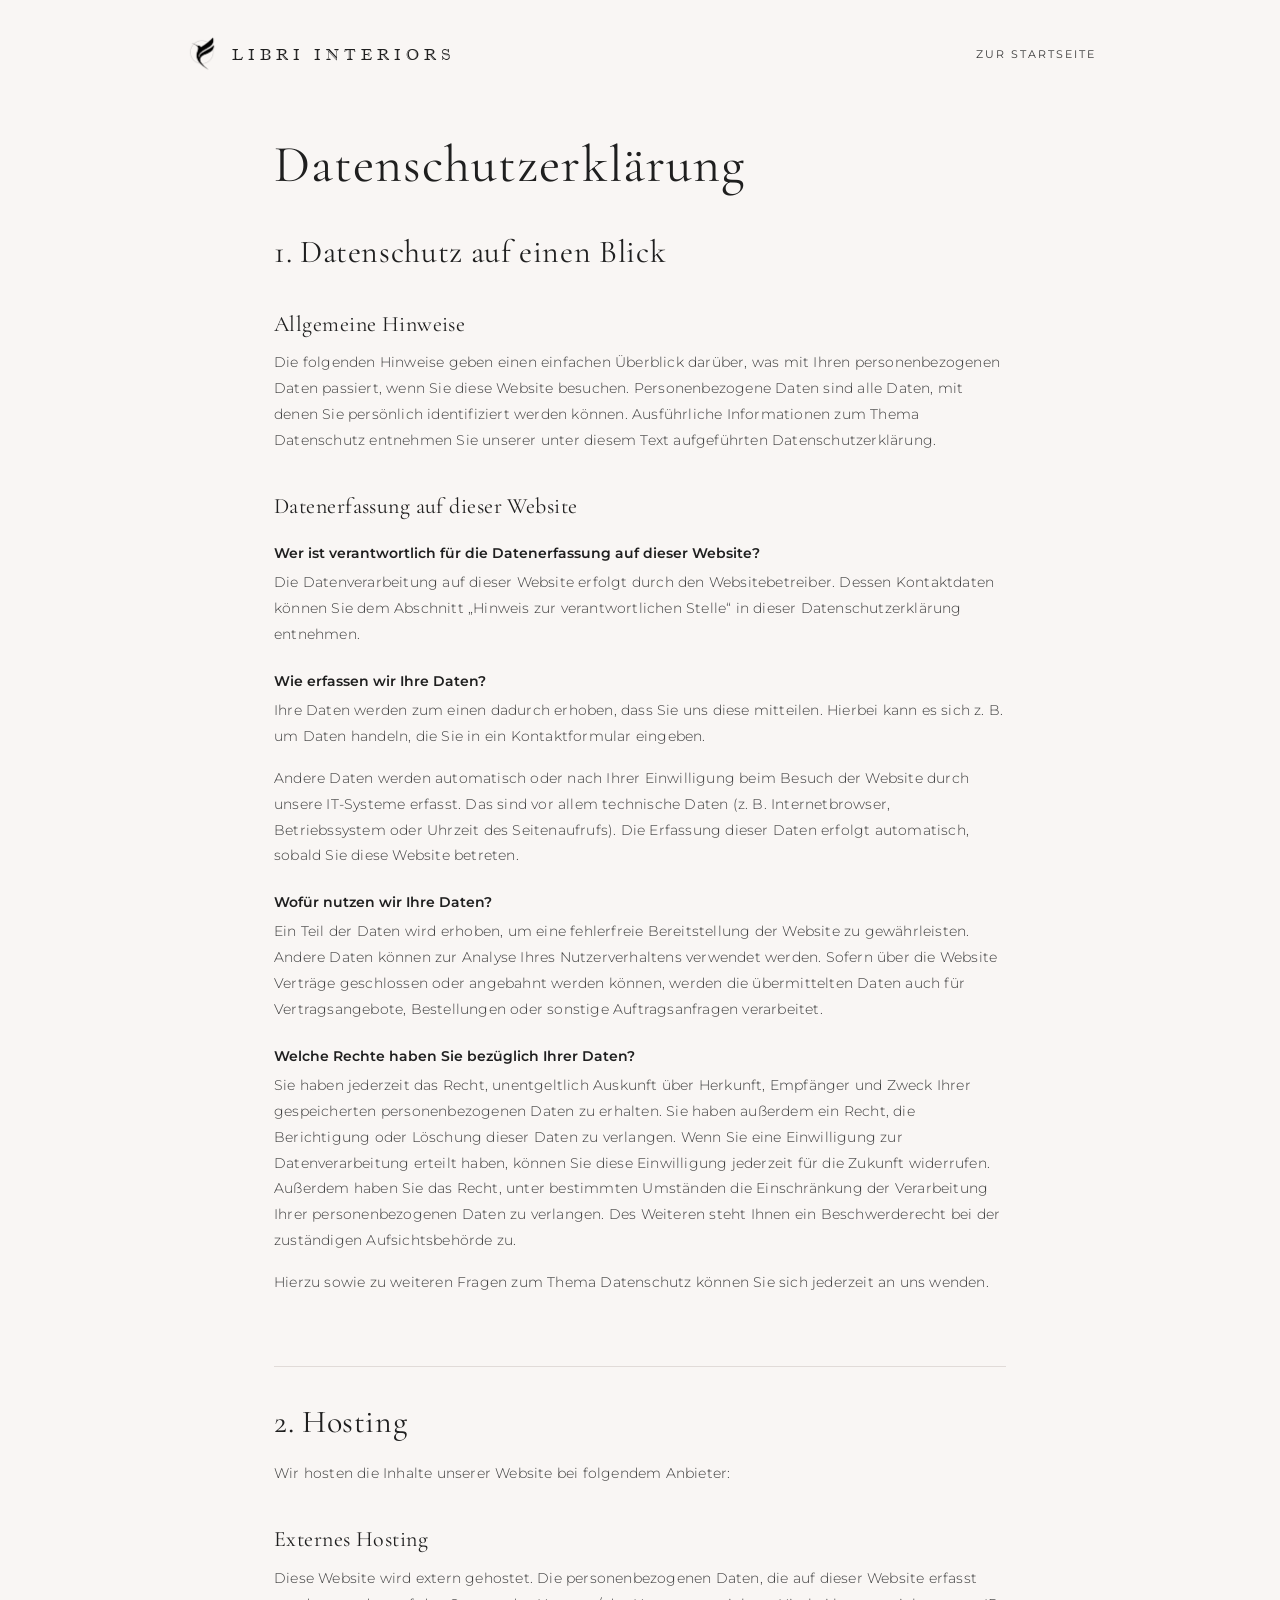
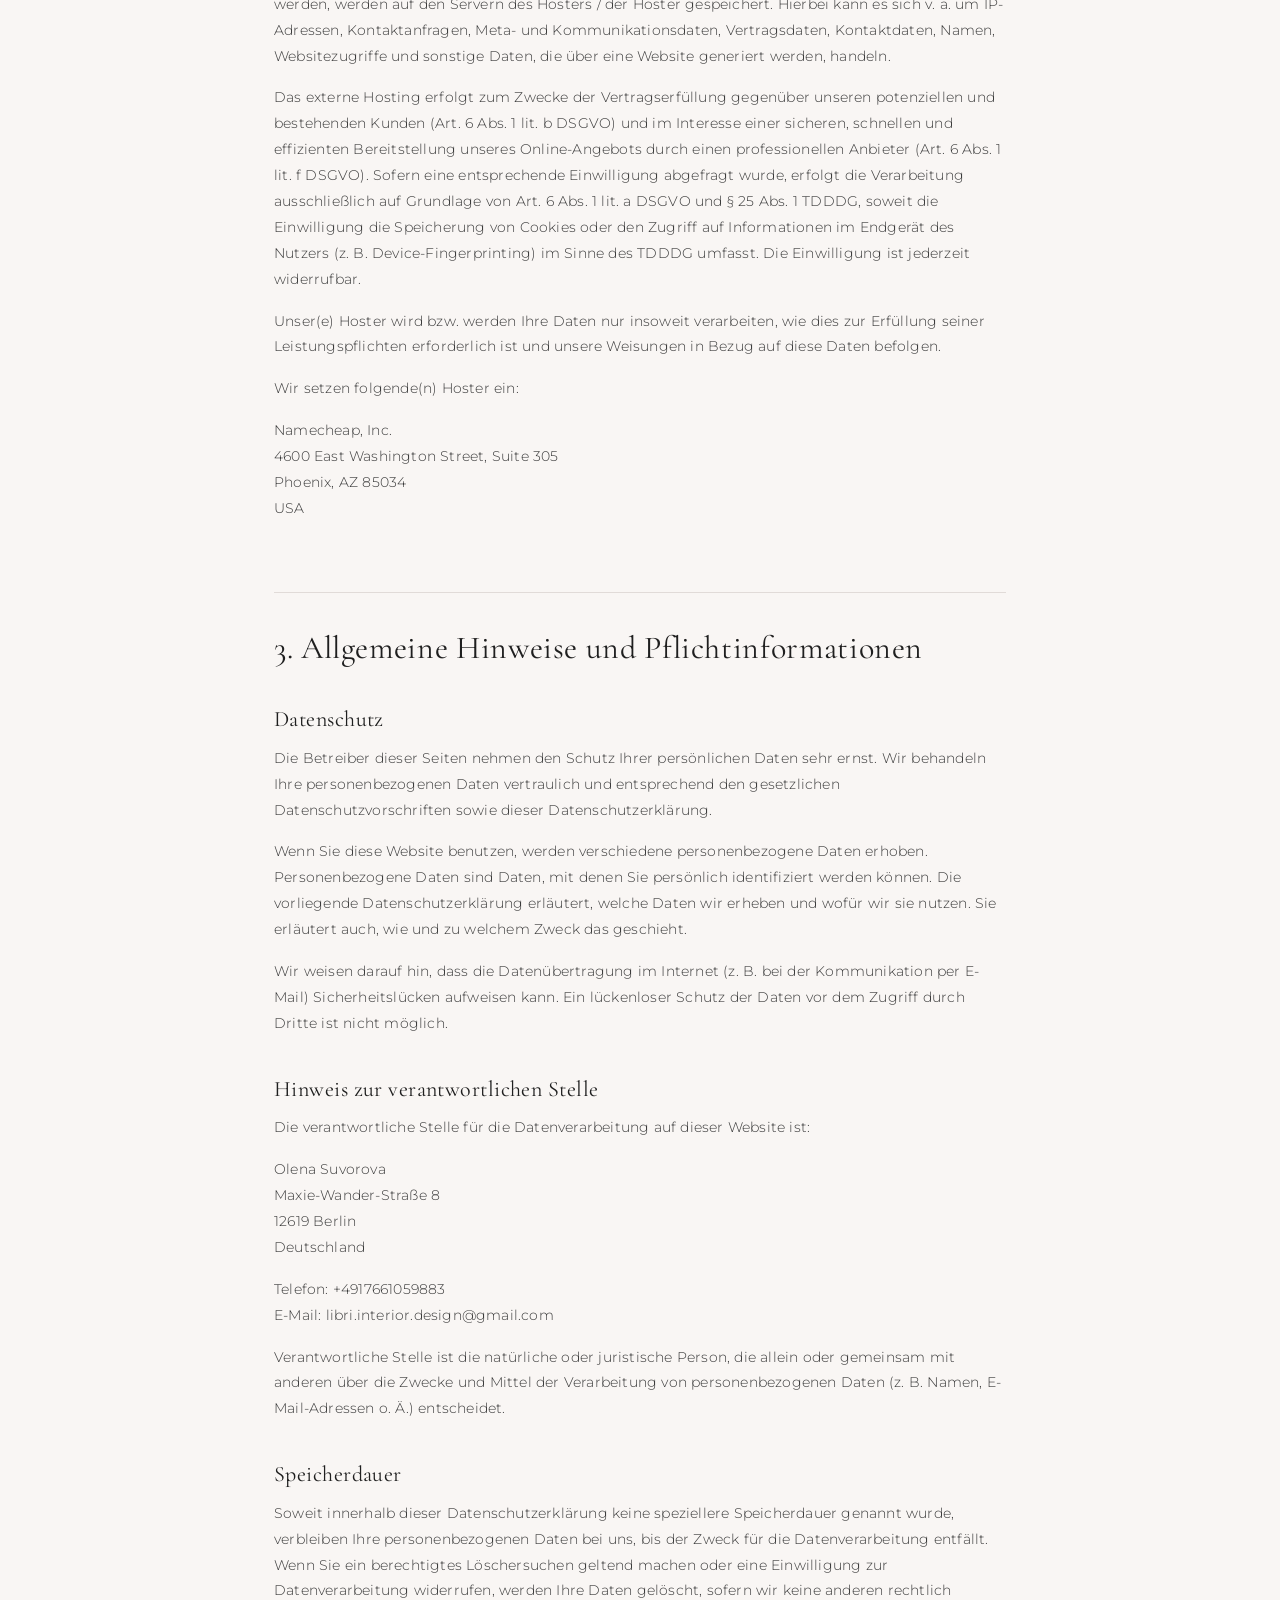
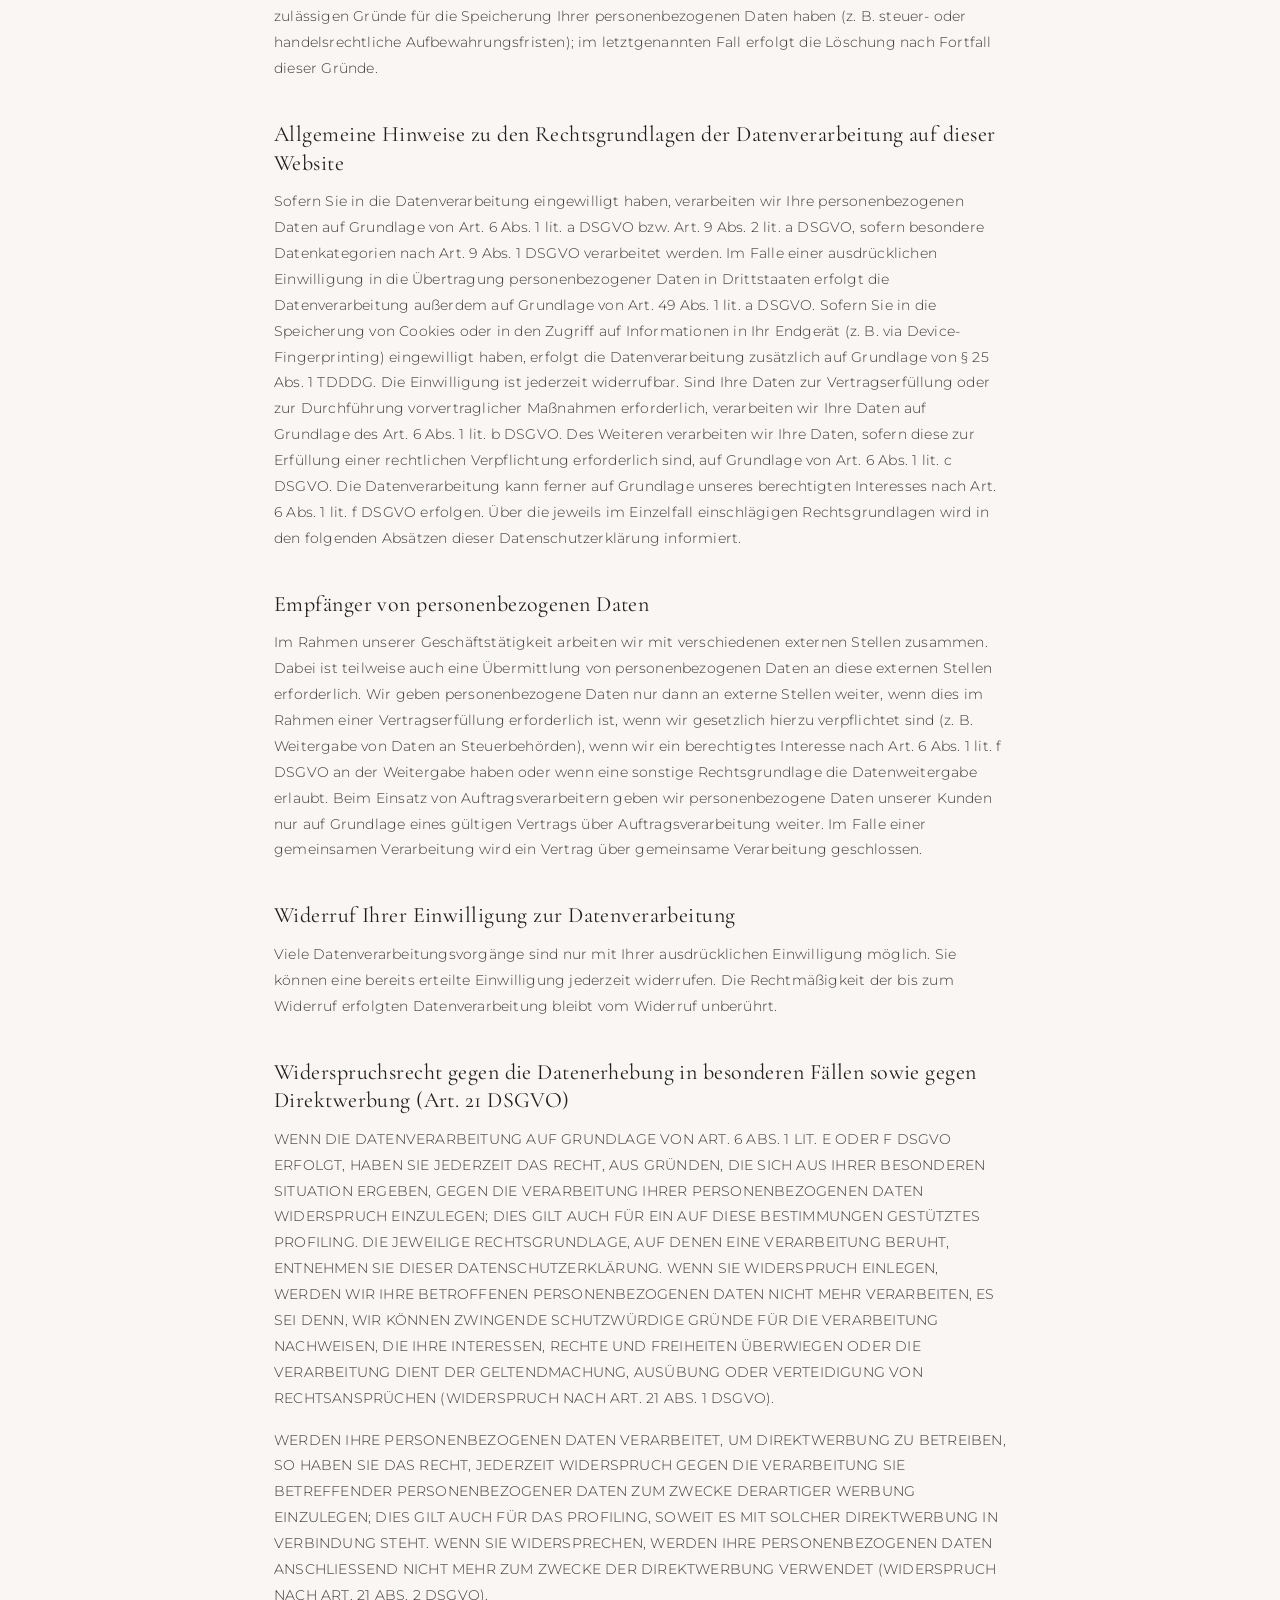
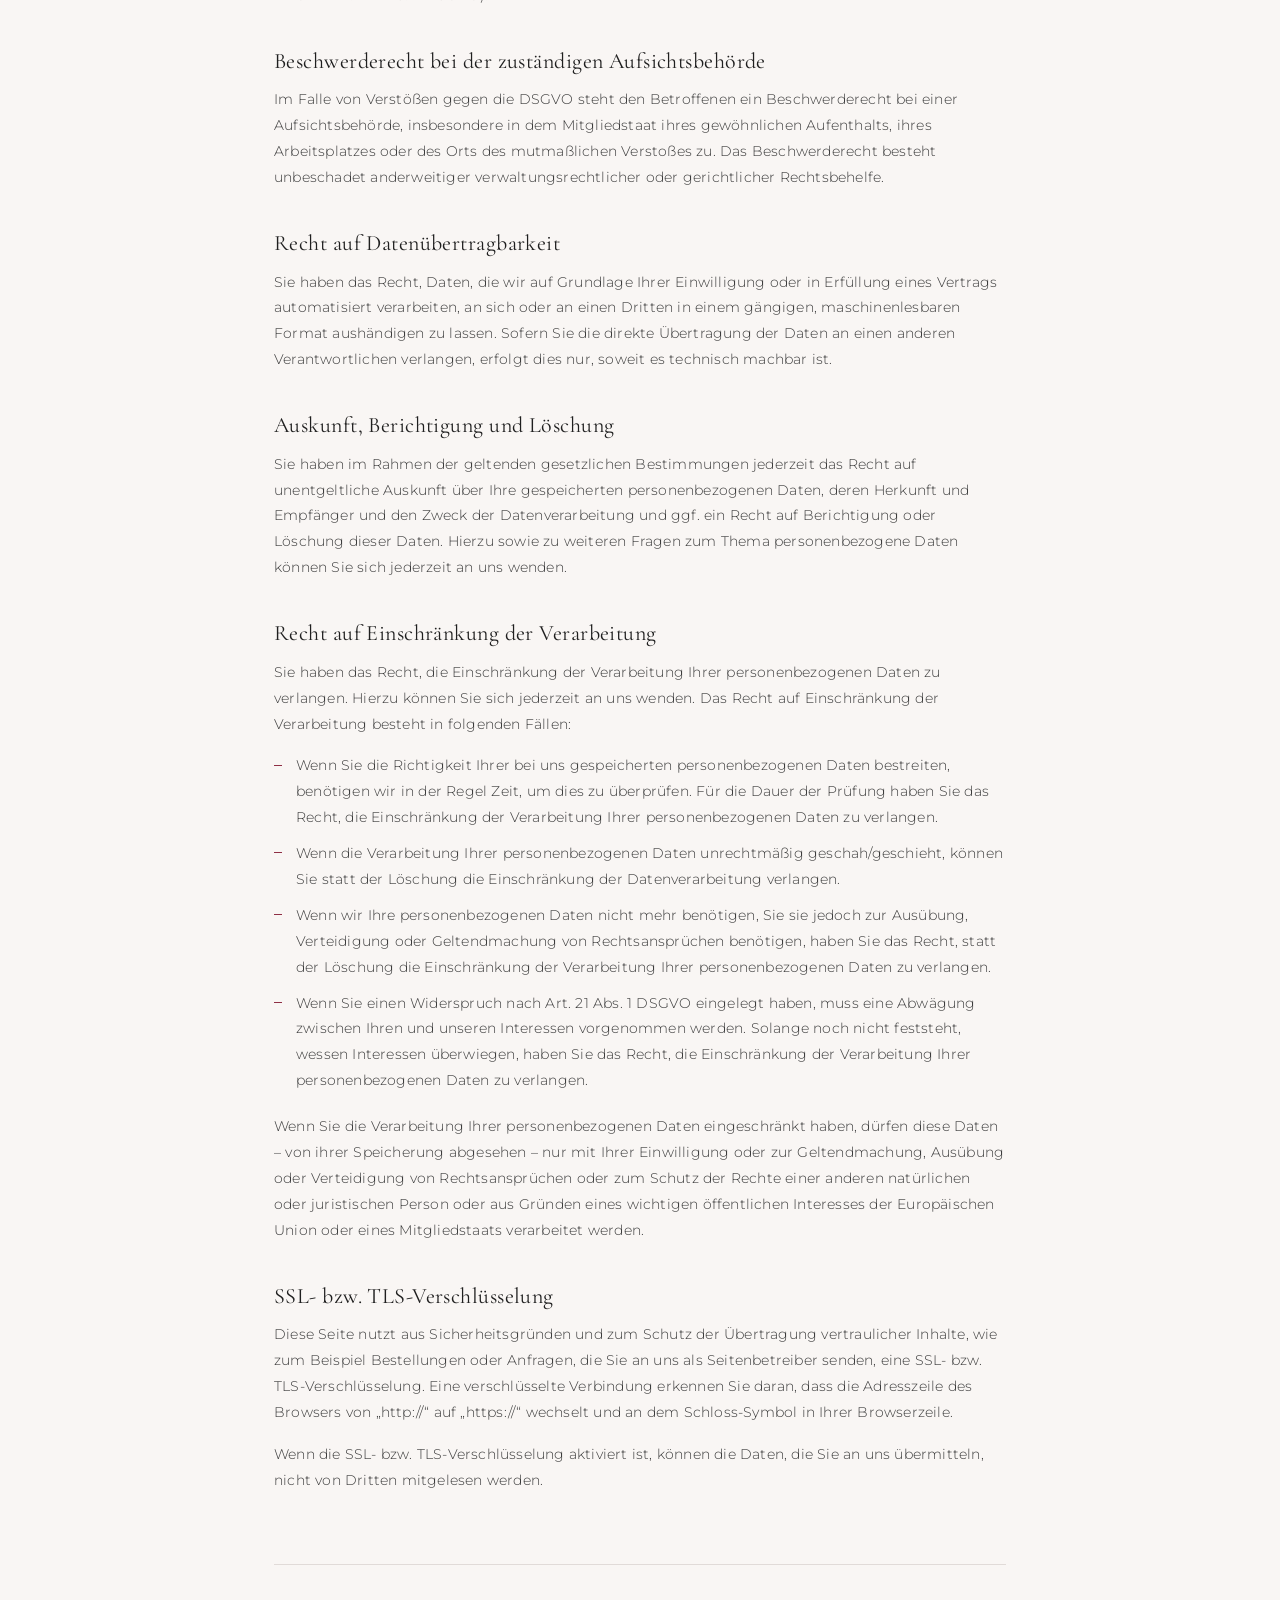
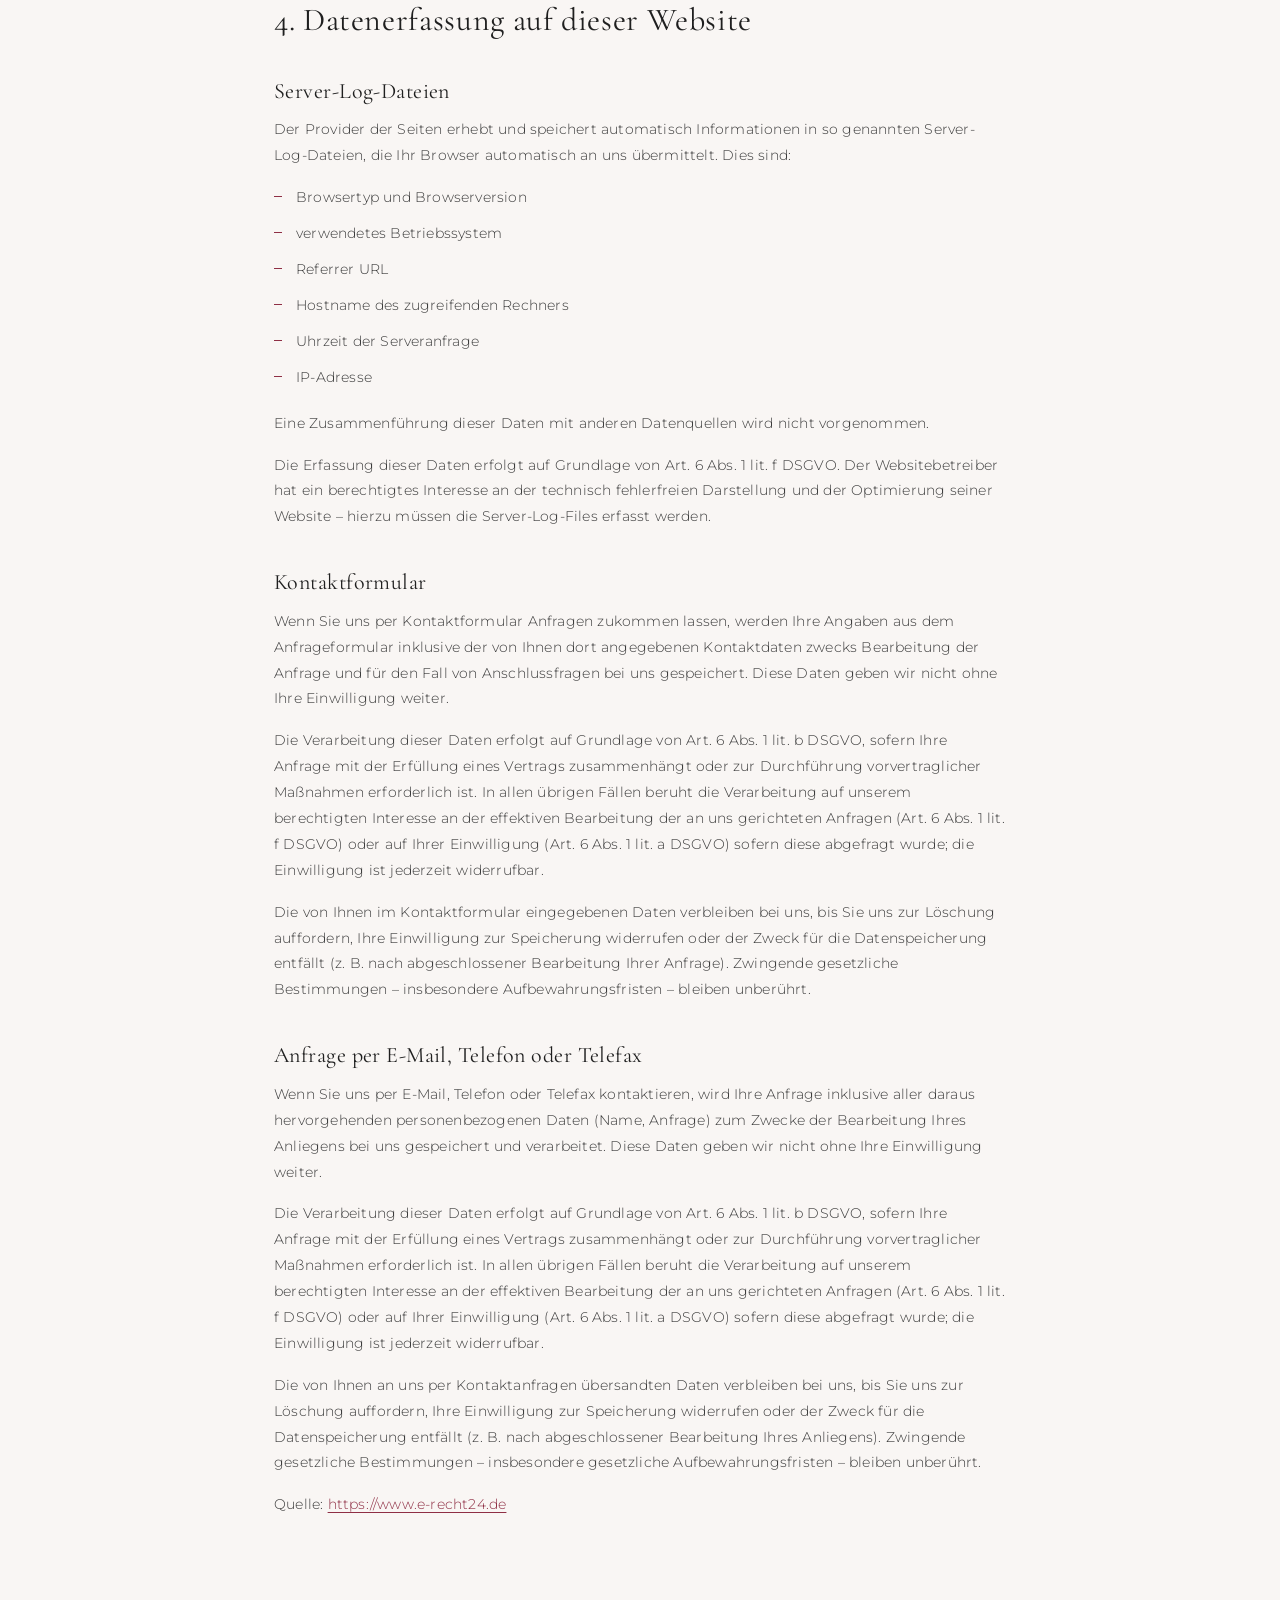
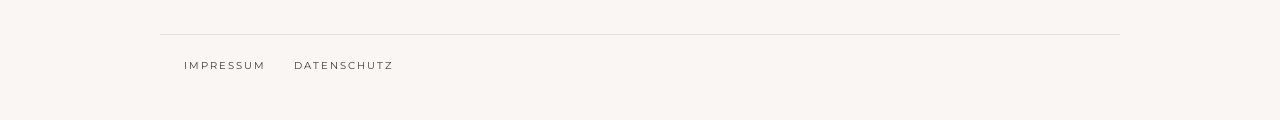
==== datenschutz.html @ 38ceaa9c "Add legal pages: Datenschutzerklärung and Impressum - Created datenschutz.html for privacy policy wi" ====
<!DOCTYPE html>
<html lang="de">
<head>
  <meta charset="UTF-8">
  <meta name="viewport" content="width=device-width, initial-scale=1">
  <title>Datenschutzerklärung – Libri Interiors</title>
  <meta name="robots" content="noindex, follow">
  <link rel="stylesheet" href="style/index.css">
  <link rel="stylesheet" href="style/legal.css">
  <link rel="stylesheet" href="style/datenschutz.css">
  <link rel="icon" type="image/png" href="img/favicon/kolibri1.png">
</head>
<body class="legal-body page-datenschutz">
  <header class="legal-header">
    <div>
      <a href="index.html" class="brand-logo-link">
        <img src="img/favicon/kolibri1.png" alt="LIBRI INTERIORS Logo" class="brand-logo-img">
        <span class="legal-logo">LIBRI INTERIORS</span>
      </a>
    </div>
    <a href="index.html" class="legal-back">Zur Startseite</a>
  </header>
 
  <main class="legal-page">
    <h1>Datenschutz&shy;erkl&auml;rung</h1>
<h2>1. Datenschutz auf einen Blick</h2>
<h3>Allgemeine Hinweise</h3> <p>Die folgenden Hinweise geben einen einfachen &Uuml;berblick dar&uuml;ber, was mit Ihren personenbezogenen Daten passiert, wenn Sie diese Website besuchen. Personenbezogene Daten sind alle Daten, mit denen Sie pers&ouml;nlich identifiziert werden k&ouml;nnen. Ausf&uuml;hrliche Informationen zum Thema Datenschutz entnehmen Sie unserer unter diesem Text aufgef&uuml;hrten Datenschutzerkl&auml;rung.</p>
<h3>Datenerfassung auf dieser Website</h3> <h4>Wer ist verantwortlich f&uuml;r die Datenerfassung auf dieser Website?</h4> <p>Die Datenverarbeitung auf dieser Website erfolgt durch den Websitebetreiber. Dessen Kontaktdaten k&ouml;nnen Sie dem Abschnitt &bdquo;Hinweis zur verantwortlichen Stelle&ldquo; in dieser Datenschutzerkl&auml;rung entnehmen.</p> <h4>Wie erfassen wir Ihre Daten?</h4> <p>Ihre Daten werden zum einen dadurch erhoben, dass Sie uns diese mitteilen. Hierbei kann es sich z.&nbsp;B. um Daten handeln, die Sie in ein Kontaktformular eingeben.</p> <p>Andere Daten werden automatisch oder nach Ihrer Einwilligung beim Besuch der Website durch unsere IT-Systeme erfasst. Das sind vor allem technische Daten (z.&nbsp;B. Internetbrowser, Betriebssystem oder Uhrzeit des Seitenaufrufs). Die Erfassung dieser Daten erfolgt automatisch, sobald Sie diese Website betreten.</p> <h4>Wof&uuml;r nutzen wir Ihre Daten?</h4> <p>Ein Teil der Daten wird erhoben, um eine fehlerfreie Bereitstellung der Website zu gew&auml;hrleisten. Andere Daten k&ouml;nnen zur Analyse Ihres Nutzerverhaltens verwendet werden. Sofern &uuml;ber die Website Vertr&auml;ge geschlossen oder angebahnt werden k&ouml;nnen, werden die &uuml;bermittelten Daten auch f&uuml;r Vertragsangebote, Bestellungen oder sonstige Auftragsanfragen verarbeitet.</p> <h4>Welche Rechte haben Sie bez&uuml;glich Ihrer Daten?</h4> <p>Sie haben jederzeit das Recht, unentgeltlich Auskunft &uuml;ber Herkunft, Empf&auml;nger und Zweck Ihrer gespeicherten personenbezogenen Daten zu erhalten. Sie haben au&szlig;erdem ein Recht, die Berichtigung oder L&ouml;schung dieser Daten zu verlangen. Wenn Sie eine Einwilligung zur Datenverarbeitung erteilt haben, k&ouml;nnen Sie diese Einwilligung jederzeit f&uuml;r die Zukunft widerrufen. Au&szlig;erdem haben Sie das Recht, unter bestimmten Umst&auml;nden die Einschr&auml;nkung der Verarbeitung Ihrer personenbezogenen Daten zu verlangen. Des Weiteren steht Ihnen ein Beschwerderecht bei der zust&auml;ndigen Aufsichtsbeh&ouml;rde zu.</p> <p>Hierzu sowie zu weiteren Fragen zum Thema Datenschutz k&ouml;nnen Sie sich jederzeit an uns wenden.</p>
<h2>2. Hosting</h2>
<p>Wir hosten die Inhalte unserer Website bei folgendem Anbieter:</p>
<h3>Externes Hosting</h3> <p>Diese Website wird extern gehostet. Die personenbezogenen Daten, die auf dieser Website erfasst werden, werden auf den Servern des Hosters / der Hoster gespeichert. Hierbei kann es sich v.&nbsp;a. um IP-Adressen, Kontaktanfragen, Meta- und Kommunikationsdaten, Vertragsdaten, Kontaktdaten, Namen, Websitezugriffe und sonstige Daten, die &uuml;ber eine Website generiert werden, handeln.</p> <p>Das externe Hosting erfolgt zum Zwecke der Vertragserf&uuml;llung gegen&uuml;ber unseren potenziellen und bestehenden Kunden (Art. 6 Abs. 1 lit. b DSGVO) und im Interesse einer sicheren, schnellen und effizienten Bereitstellung unseres Online-Angebots durch einen professionellen Anbieter (Art. 6 Abs. 1 lit. f DSGVO). Sofern eine entsprechende Einwilligung abgefragt wurde, erfolgt die Verarbeitung ausschlie&szlig;lich auf Grundlage von Art. 6 Abs. 1 lit. a DSGVO und &sect; 25 Abs. 1 TDDDG, soweit die Einwilligung die Speicherung von Cookies oder den Zugriff auf Informationen im Endger&auml;t des Nutzers (z.&nbsp;B. Device-Fingerprinting) im Sinne des TDDDG umfasst. Die Einwilligung ist jederzeit widerrufbar.</p> <p>Unser(e) Hoster wird bzw. werden Ihre Daten nur insoweit verarbeiten, wie dies zur Erf&uuml;llung seiner Leistungspflichten erforderlich ist und unsere Weisungen in Bezug auf diese Daten befolgen.</p> <p>Wir setzen folgende(n) Hoster ein:</p>
<p>Namecheap, Inc.<br />
4600 East Washington Street, Suite 305<br />
Phoenix, AZ 85034<br />
USA</p>
<h2>3. Allgemeine Hinweise und Pflicht&shy;informationen</h2>
<h3>Datenschutz</h3> <p>Die Betreiber dieser Seiten nehmen den Schutz Ihrer pers&ouml;nlichen Daten sehr ernst. Wir behandeln Ihre personenbezogenen Daten vertraulich und entsprechend den gesetzlichen Datenschutzvorschriften sowie dieser Datenschutzerkl&auml;rung.</p> <p>Wenn Sie diese Website benutzen, werden verschiedene personenbezogene Daten erhoben. Personenbezogene Daten sind Daten, mit denen Sie pers&ouml;nlich identifiziert werden k&ouml;nnen. Die vorliegende Datenschutzerkl&auml;rung erl&auml;utert, welche Daten wir erheben und wof&uuml;r wir sie nutzen. Sie erl&auml;utert auch, wie und zu welchem Zweck das geschieht.</p> <p>Wir weisen darauf hin, dass die Daten&uuml;bertragung im Internet (z.&nbsp;B. bei der Kommunikation per E-Mail) Sicherheitsl&uuml;cken aufweisen kann. Ein l&uuml;ckenloser Schutz der Daten vor dem Zugriff durch Dritte ist nicht m&ouml;glich.</p>
<h3>Hinweis zur verantwortlichen Stelle</h3> <p>Die verantwortliche Stelle f&uuml;r die Datenverarbeitung auf dieser Website ist:</p> <p>Olena Suvorova<br />
Maxie-Wander-Stra&szlig;e 8<br />
12619 Berlin <br />
Deutschland</p>

<p>Telefon: +4917661059883<br />
E-Mail: libri.interior.design@gmail.com</p>
 <p>Verantwortliche Stelle ist die nat&uuml;rliche oder juristische Person, die allein oder gemeinsam mit anderen &uuml;ber die Zwecke und Mittel der Verarbeitung von personenbezogenen Daten (z.&nbsp;B. Namen, E-Mail-Adressen o. &Auml;.) entscheidet.</p>

<h3>Speicherdauer</h3> <p>Soweit innerhalb dieser Datenschutzerkl&auml;rung keine speziellere Speicherdauer genannt wurde, verbleiben Ihre personenbezogenen Daten bei uns, bis der Zweck f&uuml;r die Datenverarbeitung entf&auml;llt. Wenn Sie ein berechtigtes L&ouml;schersuchen geltend machen oder eine Einwilligung zur Datenverarbeitung widerrufen, werden Ihre Daten gel&ouml;scht, sofern wir keine anderen rechtlich zul&auml;ssigen Gr&uuml;nde f&uuml;r die Speicherung Ihrer personenbezogenen Daten haben (z.&nbsp;B. steuer- oder handelsrechtliche Aufbewahrungsfristen); im letztgenannten Fall erfolgt die L&ouml;schung nach Fortfall dieser Gr&uuml;nde.</p>
<h3>Allgemeine Hinweise zu den Rechtsgrundlagen der Datenverarbeitung auf dieser Website</h3> <p>Sofern Sie in die Datenverarbeitung eingewilligt haben, verarbeiten wir Ihre personenbezogenen Daten auf Grundlage von Art. 6 Abs. 1 lit. a DSGVO bzw. Art. 9 Abs. 2 lit. a DSGVO, sofern besondere Datenkategorien nach Art. 9 Abs. 1 DSGVO verarbeitet werden. Im Falle einer ausdr&uuml;cklichen Einwilligung in die &Uuml;bertragung personenbezogener Daten in Drittstaaten erfolgt die Datenverarbeitung au&szlig;erdem auf Grundlage von Art. 49 Abs. 1 lit. a DSGVO. Sofern Sie in die Speicherung von Cookies oder in den Zugriff auf Informationen in Ihr Endger&auml;t (z.&nbsp;B. via Device-Fingerprinting) eingewilligt haben, erfolgt die Datenverarbeitung zus&auml;tzlich auf Grundlage von &sect; 25 Abs. 1 TDDDG. Die Einwilligung ist jederzeit widerrufbar. Sind Ihre Daten zur Vertragserf&uuml;llung oder zur Durchf&uuml;hrung vorvertraglicher Ma&szlig;nahmen erforderlich, verarbeiten wir Ihre Daten auf Grundlage des Art. 6 Abs. 1 lit. b DSGVO. Des Weiteren verarbeiten wir Ihre Daten, sofern diese zur Erf&uuml;llung einer rechtlichen Verpflichtung erforderlich sind, auf Grundlage von Art. 6 Abs. 1 lit. c DSGVO. Die Datenverarbeitung kann ferner auf Grundlage unseres berechtigten Interesses nach Art. 6 Abs. 1 lit. f DSGVO erfolgen. &Uuml;ber die jeweils im Einzelfall einschl&auml;gigen Rechtsgrundlagen wird in den folgenden Abs&auml;tzen dieser Datenschutzerkl&auml;rung informiert.</p>
<h3>Empf&auml;nger von personenbezogenen Daten</h3> <p>Im Rahmen unserer Gesch&auml;ftst&auml;tigkeit arbeiten wir mit verschiedenen externen Stellen zusammen. Dabei ist teilweise auch eine &Uuml;bermittlung von personenbezogenen Daten an diese externen Stellen erforderlich. Wir geben personenbezogene Daten nur dann an externe Stellen weiter, wenn dies im Rahmen einer Vertragserf&uuml;llung erforderlich ist, wenn wir gesetzlich hierzu verpflichtet sind (z.&nbsp;B. Weitergabe von Daten an Steuerbeh&ouml;rden), wenn wir ein berechtigtes Interesse nach Art. 6 Abs. 1 lit. f DSGVO an der Weitergabe haben oder wenn eine sonstige Rechtsgrundlage die Datenweitergabe erlaubt. Beim Einsatz von Auftragsverarbeitern geben wir personenbezogene Daten unserer Kunden nur auf Grundlage eines g&uuml;ltigen Vertrags &uuml;ber Auftragsverarbeitung weiter. Im Falle einer gemeinsamen Verarbeitung wird ein Vertrag &uuml;ber gemeinsame Verarbeitung geschlossen.</p>
<h3>Widerruf Ihrer Einwilligung zur Datenverarbeitung</h3> <p>Viele Datenverarbeitungsvorg&auml;nge sind nur mit Ihrer ausdr&uuml;cklichen Einwilligung m&ouml;glich. Sie k&ouml;nnen eine bereits erteilte Einwilligung jederzeit widerrufen. Die Rechtm&auml;&szlig;igkeit der bis zum Widerruf erfolgten Datenverarbeitung bleibt vom Widerruf unber&uuml;hrt.</p>
<h3>Widerspruchsrecht gegen die Datenerhebung in besonderen F&auml;llen sowie gegen Direktwerbung (Art. 21 DSGVO)</h3> <p>WENN DIE DATENVERARBEITUNG AUF GRUNDLAGE VON ART. 6 ABS. 1 LIT. E ODER F DSGVO ERFOLGT, HABEN SIE JEDERZEIT DAS RECHT, AUS GR&Uuml;NDEN, DIE SICH AUS IHRER BESONDEREN SITUATION ERGEBEN, GEGEN DIE VERARBEITUNG IHRER PERSONENBEZOGENEN DATEN WIDERSPRUCH EINZULEGEN; DIES GILT AUCH F&Uuml;R EIN AUF DIESE BESTIMMUNGEN GEST&Uuml;TZTES PROFILING. DIE JEWEILIGE RECHTSGRUNDLAGE, AUF DENEN EINE VERARBEITUNG BERUHT, ENTNEHMEN SIE DIESER DATENSCHUTZERKL&Auml;RUNG. WENN SIE WIDERSPRUCH EINLEGEN, WERDEN WIR IHRE BETROFFENEN PERSONENBEZOGENEN DATEN NICHT MEHR VERARBEITEN, ES SEI DENN, WIR K&Ouml;NNEN ZWINGENDE SCHUTZW&Uuml;RDIGE GR&Uuml;NDE F&Uuml;R DIE VERARBEITUNG NACHWEISEN, DIE IHRE INTERESSEN, RECHTE UND FREIHEITEN &Uuml;BERWIEGEN ODER DIE VERARBEITUNG DIENT DER GELTENDMACHUNG, AUS&Uuml;BUNG ODER VERTEIDIGUNG VON RECHTSANSPR&Uuml;CHEN (WIDERSPRUCH NACH ART. 21 ABS. 1 DSGVO).</p> <p>WERDEN IHRE PERSONENBEZOGENEN DATEN VERARBEITET, UM DIREKTWERBUNG ZU BETREIBEN, SO HABEN SIE DAS RECHT, JEDERZEIT WIDERSPRUCH GEGEN DIE VERARBEITUNG SIE BETREFFENDER PERSONENBEZOGENER DATEN ZUM ZWECKE DERARTIGER WERBUNG EINZULEGEN; DIES GILT AUCH F&Uuml;R DAS PROFILING, SOWEIT ES MIT SOLCHER DIREKTWERBUNG IN VERBINDUNG STEHT. WENN SIE WIDERSPRECHEN, WERDEN IHRE PERSONENBEZOGENEN DATEN ANSCHLIESSEND NICHT MEHR ZUM ZWECKE DER DIREKTWERBUNG VERWENDET (WIDERSPRUCH NACH ART. 21 ABS. 2 DSGVO).</p>
<h3>Beschwerde&shy;recht bei der zust&auml;ndigen Aufsichts&shy;beh&ouml;rde</h3> <p>Im Falle von Verst&ouml;&szlig;en gegen die DSGVO steht den Betroffenen ein Beschwerderecht bei einer Aufsichtsbeh&ouml;rde, insbesondere in dem Mitgliedstaat ihres gew&ouml;hnlichen Aufenthalts, ihres Arbeitsplatzes oder des Orts des mutma&szlig;lichen Versto&szlig;es zu. Das Beschwerderecht besteht unbeschadet anderweitiger verwaltungsrechtlicher oder gerichtlicher Rechtsbehelfe.</p>
<h3>Recht auf Daten&shy;&uuml;bertrag&shy;barkeit</h3> <p>Sie haben das Recht, Daten, die wir auf Grundlage Ihrer Einwilligung oder in Erf&uuml;llung eines Vertrags automatisiert verarbeiten, an sich oder an einen Dritten in einem g&auml;ngigen, maschinenlesbaren Format aush&auml;ndigen zu lassen. Sofern Sie die direkte &Uuml;bertragung der Daten an einen anderen Verantwortlichen verlangen, erfolgt dies nur, soweit es technisch machbar ist.</p>
<h3>Auskunft, Berichtigung und L&ouml;schung</h3> <p>Sie haben im Rahmen der geltenden gesetzlichen Bestimmungen jederzeit das Recht auf unentgeltliche Auskunft &uuml;ber Ihre gespeicherten personenbezogenen Daten, deren Herkunft und Empf&auml;nger und den Zweck der Datenverarbeitung und ggf. ein Recht auf Berichtigung oder L&ouml;schung dieser Daten. Hierzu sowie zu weiteren Fragen zum Thema personenbezogene Daten k&ouml;nnen Sie sich jederzeit an uns wenden.</p>
<h3>Recht auf Einschr&auml;nkung der Verarbeitung</h3> <p>Sie haben das Recht, die Einschr&auml;nkung der Verarbeitung Ihrer personenbezogenen Daten zu verlangen. Hierzu k&ouml;nnen Sie sich jederzeit an uns wenden. Das Recht auf Einschr&auml;nkung der Verarbeitung besteht in folgenden F&auml;llen:</p> <ul> <li>Wenn Sie die Richtigkeit Ihrer bei uns gespeicherten personenbezogenen Daten bestreiten, ben&ouml;tigen wir in der Regel Zeit, um dies zu &uuml;berpr&uuml;fen. F&uuml;r die Dauer der Pr&uuml;fung haben Sie das Recht, die Einschr&auml;nkung der Verarbeitung Ihrer personenbezogenen Daten zu verlangen.</li> <li>Wenn die Verarbeitung Ihrer personenbezogenen Daten unrechtm&auml;&szlig;ig geschah/geschieht, k&ouml;nnen Sie statt der L&ouml;schung die Einschr&auml;nkung der Datenverarbeitung verlangen.</li> <li>Wenn wir Ihre personenbezogenen Daten nicht mehr ben&ouml;tigen, Sie sie jedoch zur Aus&uuml;bung, Verteidigung oder Geltendmachung von Rechtsanspr&uuml;chen ben&ouml;tigen, haben Sie das Recht, statt der L&ouml;schung die Einschr&auml;nkung der Verarbeitung Ihrer personenbezogenen Daten zu verlangen.</li> <li>Wenn Sie einen Widerspruch nach Art. 21 Abs. 1 DSGVO eingelegt haben, muss eine Abw&auml;gung zwischen Ihren und unseren Interessen vorgenommen werden. Solange noch nicht feststeht, wessen Interessen &uuml;berwiegen, haben Sie das Recht, die Einschr&auml;nkung der Verarbeitung Ihrer personenbezogenen Daten zu verlangen.</li> </ul> <p>Wenn Sie die Verarbeitung Ihrer personenbezogenen Daten eingeschr&auml;nkt haben, d&uuml;rfen diese Daten &ndash; von ihrer Speicherung abgesehen &ndash; nur mit Ihrer Einwilligung oder zur Geltendmachung, Aus&uuml;bung oder Verteidigung von Rechtsanspr&uuml;chen oder zum Schutz der Rechte einer anderen nat&uuml;rlichen oder juristischen Person oder aus Gr&uuml;nden eines wichtigen &ouml;ffentlichen Interesses der Europ&auml;ischen Union oder eines Mitgliedstaats verarbeitet werden.</p>
<h3>SSL- bzw. TLS-Verschl&uuml;sselung</h3> <p>Diese Seite nutzt aus Sicherheitsgr&uuml;nden und zum Schutz der &Uuml;bertragung vertraulicher Inhalte, wie zum Beispiel Bestellungen oder Anfragen, die Sie an uns als Seitenbetreiber senden, eine SSL- bzw. TLS-Verschl&uuml;sselung. Eine verschl&uuml;sselte Verbindung erkennen Sie daran, dass die Adresszeile des Browsers von &bdquo;http://&ldquo; auf &bdquo;https://&ldquo; wechselt und an dem Schloss-Symbol in Ihrer Browserzeile.</p> <p>Wenn die SSL- bzw. TLS-Verschl&uuml;sselung aktiviert ist, k&ouml;nnen die Daten, die Sie an uns &uuml;bermitteln, nicht von Dritten mitgelesen werden.</p>
<h2>4. Datenerfassung auf dieser Website</h2>
<h3>Server-Log-Dateien</h3> <p>Der Provider der Seiten erhebt und speichert automatisch Informationen in so genannten Server-Log-Dateien, die Ihr Browser automatisch an uns &uuml;bermittelt. Dies sind:</p> <ul> <li>Browsertyp und Browserversion</li> <li>verwendetes Betriebssystem</li> <li>Referrer URL</li> <li>Hostname des zugreifenden Rechners</li> <li>Uhrzeit der Serveranfrage</li> <li>IP-Adresse</li> </ul> <p>Eine Zusammenf&uuml;hrung dieser Daten mit anderen Datenquellen wird nicht vorgenommen.</p> <p>Die Erfassung dieser Daten erfolgt auf Grundlage von Art. 6 Abs. 1 lit. f DSGVO. Der Websitebetreiber hat ein berechtigtes Interesse an der technisch fehlerfreien Darstellung und der Optimierung seiner Website &ndash; hierzu m&uuml;ssen die Server-Log-Files erfasst werden.</p>
<h3>Kontaktformular</h3> <p>Wenn Sie uns per Kontaktformular Anfragen zukommen lassen, werden Ihre Angaben aus dem Anfrageformular inklusive der von Ihnen dort angegebenen Kontaktdaten zwecks Bearbeitung der Anfrage und f&uuml;r den Fall von Anschlussfragen bei uns gespeichert. Diese Daten geben wir nicht ohne Ihre Einwilligung weiter.</p> <p>Die Verarbeitung dieser Daten erfolgt auf Grundlage von Art. 6 Abs. 1 lit. b DSGVO, sofern Ihre Anfrage mit der Erf&uuml;llung eines Vertrags zusammenh&auml;ngt oder zur Durchf&uuml;hrung vorvertraglicher Ma&szlig;nahmen erforderlich ist. In allen &uuml;brigen F&auml;llen beruht die Verarbeitung auf unserem berechtigten Interesse an der effektiven Bearbeitung der an uns gerichteten Anfragen (Art. 6 Abs. 1 lit. f DSGVO) oder auf Ihrer Einwilligung (Art. 6 Abs. 1 lit. a DSGVO) sofern diese abgefragt wurde; die Einwilligung ist jederzeit widerrufbar.</p> <p>Die von Ihnen im Kontaktformular eingegebenen Daten verbleiben bei uns, bis Sie uns zur L&ouml;schung auffordern, Ihre Einwilligung zur Speicherung widerrufen oder der Zweck f&uuml;r die Datenspeicherung entf&auml;llt (z.&nbsp;B. nach abgeschlossener Bearbeitung Ihrer Anfrage). Zwingende gesetzliche Bestimmungen &ndash; insbesondere Aufbewahrungsfristen &ndash; bleiben unber&uuml;hrt.</p>
<h3>Anfrage per E-Mail, Telefon oder Telefax</h3> <p>Wenn Sie uns per E-Mail, Telefon oder Telefax kontaktieren, wird Ihre Anfrage inklusive aller daraus hervorgehenden personenbezogenen Daten (Name, Anfrage) zum Zwecke der Bearbeitung Ihres Anliegens bei uns gespeichert und verarbeitet. Diese Daten geben wir nicht ohne Ihre Einwilligung weiter.</p> <p>Die Verarbeitung dieser Daten erfolgt auf Grundlage von Art. 6 Abs. 1 lit. b DSGVO, sofern Ihre Anfrage mit der Erf&uuml;llung eines Vertrags zusammenh&auml;ngt oder zur Durchf&uuml;hrung vorvertraglicher Ma&szlig;nahmen erforderlich ist. In allen &uuml;brigen F&auml;llen beruht die Verarbeitung auf unserem berechtigten Interesse an der effektiven Bearbeitung der an uns gerichteten Anfragen (Art. 6 Abs. 1 lit. f DSGVO) oder auf Ihrer Einwilligung (Art. 6 Abs. 1 lit. a DSGVO) sofern diese abgefragt wurde; die Einwilligung ist jederzeit widerrufbar.</p> <p>Die von Ihnen an uns per Kontaktanfragen &uuml;bersandten Daten verbleiben bei uns, bis Sie uns zur L&ouml;schung auffordern, Ihre Einwilligung zur Speicherung widerrufen oder der Zweck f&uuml;r die Datenspeicherung entf&auml;llt (z.&nbsp;B. nach abgeschlossener Bearbeitung Ihres Anliegens). Zwingende gesetzliche Bestimmungen &ndash; insbesondere gesetzliche Aufbewahrungsfristen &ndash; bleiben unber&uuml;hrt.</p>
<p>Quelle: <a href="https://www.e-recht24.de">https://www.e-recht24.de</a></p>
  </main>
 
  <footer class="legal-footer">
    <a href="impressum.html">Impressum</a>
    <a href="datenschutz.html">Datenschutz</a>
  </footer>
</body>
</html>
---- style/index.css ----
/* --- ІМПОРТ ШРИФТІВ (Google Fonts: Cormorant Garamond & Montserrat) --- */
@import url('https://fonts.googleapis.com/css2?family=Cormorant+Garamond:ital,wght@0,300;0,400;0,500;0,600;1,300;1,400;1,500&family=Montserrat:wght@300;400;500;600&display=swap');
/* Підключення локального файлу шрифту */
@font-face {
  font-family: 'Imprint MT Shadow';
  src:
       url('../fonts/imprint-mt-shadow.ttf') format('truetype');
  font-weight: normal;
  font-style: normal;
  font-display: swap;
}
/* --- ОСНОВА & СКИДАННЯ --- */
* {
  margin: 0;
  padding: 0;
  box-sizing: border-box;
  font-family: 'Montserrat', sans-serif;
  scroll-behavior: smooth;
}

html, body {
  max-width: 100%;
  overflow-x: clip; /* Замість hidden, щоб sticky працював */
}

body {
  background-color: #F9F6F4;
  font-family: 'Montserrat', sans-serif;
  color: #3B3B3B;
  -webkit-font-smoothing: antialiased;
}

/* Приклад додавання елегантного шуму на тло */
body::before {
  content: "";
  position: fixed;
  top: 0; left: 0; width: 100%; height: 100%;
  opacity: 0.03; /* Дуже тонкий ефект */
  pointer-events: none;
  background-image: url("data:image/svg+xml,..."); /* SVG noise */
  z-index: 9999;
}

h1, h2, h3, h4, i {
  font-family: 'Cormorant Garamond', serif;
  color: #1F1F1F;
  font-weight: 400;
}
/* Збільшуємо міжрядковий інтервал та розрядку букв */
h1, h2, h3 {
  letter-spacing: 0.02em;
}

h2 {
  line-height: 1.25; /* Робимо заголовок легшим для сприйняття */
}

p, .about-story p, .col-text p {
  line-height: 1.85; /* Повітряний міжрядковий інтервал для тексту */
  letter-spacing: 0.3px;
}

a { text-decoration: none; color: inherit; }

.container {
  max-width: 1400px;
  margin: 0 auto;
  padding: 0 50px;
}

.section-padding {
  padding: 150px 0;
  border-bottom: none;
  position: relative;
}

/* Уніфіковані стилі для заголовків секцій */
.section-header {
  text-align: center;
  max-width: 800px;
  margin: 0 auto 60px auto;
}

.section-tag,
.luxury-tag,
.service-item-tag,
.process-tag-line {
  font-family: 'Montserrat', sans-serif;
  font-size: 14px;
  font-weight: 500;
  letter-spacing: 3px;
  text-transform: uppercase;
  color: rgba(31, 31, 31, 0.5);
  display: block;
  margin-bottom: 14px;
}

.section-title {
  font-family: 'Cormorant Garamond', serif;
  font-size: clamp(32px, 4.2vw, 48px);
  font-weight: 300;
  color: #1F1F1F;
  line-height: 1.2;
  margin: 0;
}

.section-title i {
  font-family: 'Cormorant Garamond', serif;
  font-style: italic;
}

/* Тонкий "видих" замість жорсткої лінії — лише де потрібно акцентувати межу */
.section-padding::after {
  content: '';
  position: absolute;
  bottom: 0; left: 10%; right: 10%;
  height: 1px;
  background: linear-gradient(90deg, transparent, rgba(201,194,189,0.35), transparent);
}

/* --- BACKGROUND LINED GRID --- */
.bg-grid-lines {
  position: fixed;
  top: 0; left: 0; width: 100%; height: 100%;
  pointer-events: none;
  display: flex;
  justify-content: space-between;
  padding: 0 50px;
  z-index: 0;
}
.grid-line {
  width: 1px; height: 100%;
  background-color: rgba(201, 194, 189, 0.15);
}
.about-section,
.full-quote-section,
.portfolio-capsule-section,
#services,
.process-section,
.cta-fluid-section,
#faq,
.contact-section-luxury,
.footer {
  position: relative;
  z-index: 2; /* Нашаровуються поверх Hero */
  background-color: #F7F4F0; /* Обов'язково суцільний фон, щоб Hero не просвічувала */
}

.full-quote-section {
  background-color: #485243;
}

.process-section {
  background-color: #8F2F45;
}



/* --- СКИДАННЯ АНІМАЦІЇ З СЕКЦІЙ --- */
section.reveal,
section.reveal > .container,
section.reveal > .full-quote-container,
section.reveal > .cta-fluid-shape {
  opacity: 1 !important;
  transform: none !important;
  filter: none !important;
}

/* --- ПЛАВНА ПОЯВА ОКРЕНИХ ЕЛЕМЕНТІВ --- */
.reveal-item {
  opacity: 0;
  transform: translateY(35px);
  transition: opacity 0.9s cubic-bezier(0.16, 1, 0.3, 1),
              transform 0.9s cubic-bezier(0.16, 1, 0.3, 1);
  will-change: opacity, transform;
}



/* Стан, коли елемент з'являється на екрані */
.reveal-item.active {
  opacity: 1;
  transform: translateY(0);
}

/* --- ФІКС ПРОЗОРOСТІ ПРИ СКРОЛІ (REVEAL) --- */

/* 1. Самі секції завжди залишаємо 100% непрозорими */
section.reveal {
  opacity: 1 !important;
  transform: none !important;
  filter: none !important;
}

/* 2. Переносимо плавну появу (opacity, transform, blur) на внутрішні контейнери */
section.reveal > .container,
section.reveal > .full-quote-container,
section.reveal > .cta-fluid-shape {
  opacity: 0;
  transform: translateY(40px);
  filter: blur(2px);
  transition: opacity 1.2s cubic-bezier(0.25, 1, 0.5, 1), 
              transform 1.2s cubic-bezier(0.25, 1, 0.5, 1), 
              filter 1.2s cubic-bezier(0.25, 1, 0.5, 1);
  will-change: transform, opacity, filter;
}

/* 3. Коли секція стає активною — плавно показуємо вміст */
section.reveal.active > .container,
section.reveal.active > .full-quote-container,
section.reveal.active > .cta-fluid-shape {
  opacity: 1;
  transform: translateY(0);
  filter: blur(0);
}



/* --- НАВІГАЦІЯ --- */
/* ==========================================================================


/* ==========================================================================
   НАВІГАЦІЯ: ПЛАВНИЙ ПЕРЕХІД ВІД СТАРТУ ДО СКРОЛУ
   ========================================================================== */
.nav-container {
  display: flex; 
  justify-content: space-between;
  align-items: center;
  width: 100%;
  max-width: 1400px;
  margin: 0 auto;
  padding: 0 40px;
}

.nav-left-brand {
  display: flex;
  align-items: center;
}

.navbar {
  z-index: 1000 !important;
  position: fixed;
  width: 100%; 
  top: 0; 
  left: 0;
  padding: 28px 0;
  
  background-color: transparent;
  backdrop-filter: blur(0px);
  -webkit-backdrop-filter: blur(0px);
  border-bottom: 1px solid rgba(201, 194, 189, 0);
  
  /* Збільшений час і плавніша крива для всіх елементів навбару */
  transition: padding 0.7s cubic-bezier(0.16, 1, 0.3, 1), 
              background-color 0.7s cubic-bezier(0.16, 1, 0.3, 1), 
              backdrop-filter 0.7s cubic-bezier(0.16, 1, 0.3, 1), 
              border-color 0.7s cubic-bezier(0.16, 1, 0.3, 1),
              box-shadow 0.7s cubic-bezier(0.16, 1, 0.3, 1);

  opacity: 0;
  transform: translateY(-20px);
  pointer-events: none;
  animation: navbarFadeIn 0.8s cubic-bezier(0.22, 1, 0.36, 1) forwards;
  animation-delay: 1.2s;
}

@keyframes navbarFadeIn {
  to {
    opacity: 1;
    transform: translateY(0);
    pointer-events: auto;
  }
}

/* Логотипи з плавним зникненням/появою */
.nav-logo-img-kolibri {
  width: 42px;
  height: auto;
  margin-right: 18px;
  flex-shrink: 0;
  display: block; 
  opacity: 1;
  transition: opacity 0.5s ease, visibility 0.5s ease;
}

.nav-logo-img-kolibri1 {
  width: 42px;
  height: auto;
  margin-right: 18px;
  flex-shrink: 0;
  display: block; 
  opacity: 0;
  visibility: hidden;
  position: absolute;
  transition: opacity 0.5s ease, visibility 0.5s ease;
}

.navbar.scrolled .nav-logo-img-kolibri {
  opacity: 0;
  visibility: hidden;
  position: absolute;
}

.navbar.scrolled .nav-logo-img-kolibri1 {
  opacity: 1;
  visibility: visible;
  position: relative;
}

/* Стан ПРИ СКРОЛІ (м'яке розмиття і плавна поява фону) */
.navbar.scrolled {
  background-color: rgba(249, 246, 244, 0.90);
  backdrop-filter: blur(16px);
  -webkit-backdrop-filter: blur(16px);
  border-bottom: 1px solid rgba(201, 194, 189, 0.35);
  padding: 16px 0;
  box-shadow: 0 10px 30px rgba(0, 0, 0, 0.03);
}

/* Текст логотипа */
.navbar .nav-logo {
  font-size: 14px; 
  font-weight: 400; 
  letter-spacing: 6px; 
  color: #FFFFFF;
  text-align: left;
  line-height: 1.2;
  flex-shrink: 0;
  display: block;
  font-family: 'Imprint MT Shadow', serif;
  text-shadow: 0 2px 10px rgba(0, 0, 0, 0.15);
  transition: color 0.6s cubic-bezier(0.16, 1, 0.3, 1), text-shadow 0.6s ease;
  text-decoration: none;
}
.navbar.scrolled .nav-logo {
  color: #1F1F1F; 
  text-shadow: none;
}

/* Посилання (сторінки) */
.navbar .nav-links { 
  display: flex; 
  list-style: none; 
  gap: 45px; 
  margin-left: auto;
  margin-right: 35px;
  padding: 0;
  align-items: center;
  margin-bottom: 0;
}

.navbar .nav-item {
  font-size: 11px; 
  text-transform: uppercase; 
  letter-spacing: 2.5px;
  position: relative;
  padding: 6px 0;
  display: inline-flex;
  align-items: center;
  color: rgba(255, 255, 255, 0.92); 
  text-decoration: none;
  font-family: 'Montserrat', sans-serif;
  text-shadow: 0 1px 8px rgba(0, 0, 0, 0.15);
  transition: opacity 0.5s ease, color 0.6s cubic-bezier(0.16, 1, 0.3, 1), text-shadow 0.6s ease;
}
.navbar.scrolled .nav-item {
  color: #8F2F45; 
  text-shadow: none;
}

.navbar .nav-links:hover .nav-item { opacity: 0.35; }
.navbar .nav-links .nav-item:hover { opacity: 1; color: #FFFFFF; }
.navbar.scrolled .nav-links .nav-item:hover { color: #8F2F45; }

.navbar .nav-item.active { opacity: 1; color: #FFFFFF; }
.navbar.scrolled .nav-item.active { color: #8F2F45; }

.navbar .nav-item::after {
  content: '';
  position: absolute;
  bottom: 0; left: 50%; width: 0; height: 1px;
  background-color: #FFFFFF; 
  box-shadow: 0 1px 4px rgba(0, 0, 0, 0.2);
  transition: width 0.4s cubic-bezier(0.25, 1, 0.5, 1), left 0.4s cubic-bezier(0.25, 1, 0.5, 1), background-color 0.6s ease;
}
.navbar.scrolled .nav-item::after {
  background-color: #8F2F45; 
  box-shadow: none;
}
.navbar .nav-item:hover::after, .navbar .nav-item.active::after { width: 100%; left: 0; }

/* Правий блок дій */
.nav-actions {
  display: flex;
  align-items: center;
  gap: 15px;
}

/* Кнопка зв'язку */
/* ---------- Кнопка зв'язку та Селектор мов (Спільна база) ---------- */
.navbar .btn-nav-order,
.navbar .lang-btn {
  border: 1px solid rgba(255, 255, 255, 0.35); 
  background: rgba(255, 255, 255, 0.03); 
  backdrop-filter: blur(4px);
  -webkit-backdrop-filter: blur(4px);
  padding: 11px 26px;
  font-size: 11px;
  text-transform: uppercase;
  letter-spacing: 2px;
  color: #FFFFFF; 
  border-radius: 40px;
  font-weight: 500;
  font-family: 'Montserrat', sans-serif;
  position: relative;
  overflow: hidden;
  z-index: 1;
  display: inline-flex;
  align-items: center;
  justify-content: center;
  gap: 8px;
  text-decoration: none;
  cursor: pointer;
  /* Чіткий та однаковий transition для всіх властивостей */
  transition: background-color 0.4s ease, color 0.4s ease, border-color 0.4s ease, box-shadow 0.4s ease;
}

.navbar .lang-btn {
  padding: 11px 20px; /* Свої падінги для мов */
}

/* ---------- Псевдоелемент для анімації кнопки замовлення ---------- */
.navbar .btn-nav-order::before {
  content: '';
  position: absolute;
  top: 0; left: 0; width: 100%; height: 100%;
  background-color: #8F2F45; 
  transform: scaleY(0);
  transform-origin: bottom;
  transition: transform 0.4s cubic-bezier(0.25, 1, 0.5, 1), background-color 0.4s ease;
  z-index: -1;
}

/* ---------- Стан SCROLLED (Коли навігація прокручена) ---------- */
.navbar.scrolled .btn-nav-order,
.navbar.scrolled .lang-btn {
  border-color: rgba(92, 29, 36, 0.3); 
  color: #8F2F45; 
  background: transparent; /* Одразу прозорі, без білого тла */
  backdrop-filter: none;
  -webkit-backdrop-filter: none;
  box-shadow: none;
}

.navbar.scrolled .btn-nav-order::before {
  background-color: #8F2F45; /* Змінюємо колір бекграунду для ховеру на бордовий */
}

/* ---------- Ховери ---------- */
.navbar .btn-nav-order:hover { 
  color: #FFFFFF; 
  border-color: #8F2F45; 
  transform: translateY(-2px); 
}
.navbar.scrolled .btn-nav-order:hover { 
  color: #FFFFFF; 
  border-color: #8F2F45; 
}
.navbar .btn-nav-order:hover::before { 
  transform: scaleY(1); 
}

.navbar .lang-btn:hover {
  border-color: #8F2F45;
  background: rgba(143, 47, 69, 0.06);
  transform: translateY(-2px);
}

.navbar .lang-btn:hover, .navbar .lang-selector.active .lang-btn {
  border-color: #FFFFFF;
  background-color: rgba(255, 255, 255, 0.15);
}
.navbar.scrolled .lang-btn:hover, .navbar.scrolled .lang-selector.active .lang-btn {
  border-color: #8F2F45;
  background-color: rgba(143, 47, 69, 0.06);
}

.navbar .lang-dropdown {
  position: absolute;
  top: calc(100% + 12px);
  right: 0;
  width: 200px;
  background-color: #FFFFFF;
  border: 1px solid rgba(201, 194, 189, 0.4);
  padding: 10px 0;
  display: flex;
  flex-direction: column;
  box-shadow: 0 15px 35px rgba(0, 0, 0, 0.12);
  opacity: 0;
  visibility: hidden;
  transform: translateY(10px);
  transition: all 0.3s cubic-bezier(0.25, 1, 0.5, 1);
  z-index: 200;
  border-radius: 14px;
}

.navbar .lang-selector.active .lang-dropdown { opacity: 1; visibility: visible; transform: translateY(0); }

.navbar .lang-dropdown-item {
  display: flex;
  justify-content: space-between;
  align-items: center;
  padding: 10px 22px;
  font-size: 12px;
  color: #3B3B3B;
  font-weight: 400;
  font-family: 'Montserrat', sans-serif;
  transition: background 0.2s ease;
  text-decoration: none;
}
.navbar .lang-dropdown-item:hover { background-color: #F9F6F4; }
.navbar .lang-dropdown-item.active { color: #8F2F45; font-weight: 500; }










/* --- МОБІЛЬНА КНОПКА-КРУЖЕЧОК (Зображення референсу) --- */
.mobile-menu-trigger-wrapper {
  display: none; /* За замовчуванням приховано на ПК */
  align-items: center;
  gap: 12px;
}

.burger-text {
  font-size: 13px;
  text-transform: uppercase;
  letter-spacing: 1.5px;
  color: #1F1F1F;
  font-weight: 400;
}

.burger-menu {
  width: 44px;
  height: 44px;
  border-radius: 50%;
  cursor: pointer;
  display: flex;
  align-items: center;
  justify-content: center;
  
  /* Налаштування під стиль перемикача мови з твоїми кольорами */
  background-color: transparent; 
  border: 1px solid rgba(201, 194, 189, 0.4);    /* Колір обводки */
  
  /* Плавні транзиції */
  transition: 
    background-color 0.3s cubic-bezier(0.25, 1, 0.5, 1), 
    border-color 0.3s cubic-bezier(0.25, 1, 0.5, 1), 
    transform 0.3s cubic-bezier(0.25, 1, 0.5, 1);
}

/* Елементи всередині (лінії або крапки бургера) */
.burger-menu span {
  background-color: #485243;    /* Колір внутрішніх елементів */
  transition: background-color 0.3s ease;
}

/* Ефект при взаємодії (якщо при наведенні потрібна інверсія) */
.burger-menu:hover,
.burger-menu:active {
  background-color: #8F2F45;    /* Акцентний бордовий при наведенні */
  border-color: #8F2F45;
}

/* При ховері внутрішні елементи стають світлими для контрасту */
.burger-menu:hover span,
.burger-menu:active span {
  background-color: #ffffff;    
}

/* Матриця точок всередині кружечка */
.burger-dot-grid {
  display: grid;
  grid-template-columns: repeat(3, 3px);
  gap: 3px;
}

.burger-dot-grid span {
  width: 3px;
  height: 3px;
  background-color: #485243; /* Білі точки */
  border-radius: 50%;
  transition: transform 0.3s ease;
}

/* --- ВИЇЗНЕ ОВЕРЛЕЙ МЕНЮ --- */
.mobile-overlay-menu {
  position: fixed;
  top: 0; right: 0;
  width: 100%;
  max-width: 400px;
  height: 100vh;
  background-color: #F9F6F4;
  box-shadow: -10px 0 40px rgba(18, 16, 15, 0.1);
  z-index: 1000;
  display: flex;
  flex-direction: column;
  padding: 40px;
  transform: translateX(100%);
  transition: transform 0.5s cubic-bezier(0.32, 1, 0.24, 1);
}

.mobile-overlay-menu.active {
  transform: translateX(0);
}

.close-mobile-menu {
  position: absolute;
  top: 25px; right: 30px;
  background: transparent;
  border: none;
  font-size: 38px;
  color: #1F1F1F;
  cursor: pointer;
  line-height: 1;
}

.mobile-menu-content {
  margin-top: 80px;
  display: flex;
  flex-direction: column;
  height: 100%;
  justify-content: space-between;
}

.mobile-nav-links {
  list-style: none;
  display: flex;
  flex-direction: column;
  gap: 30px;
}

.mobile-nav-item {
  font-family: 'Montserrat', sans-serif;
  font-size: 20px;
  letter-spacing: 1px;
  color: #1F1F1F;
  display: block;
  transition: padding-left 0.3s ease;
}
.mobile-nav-item:hover, .mobile-nav-item.active {
  color: #742739;
  padding-left: 10px;
  font-style: italic;
}

.mobile-menu-meta {
  display: flex;
  justify-content: space-between;
  font-size: 11px;
  text-transform: uppercase;
  letter-spacing: 1px;
  color: #3B3B3B;
  border-top: 1px solid rgba(201, 194, 189, 0.3);
  padding-top: 25px;
}

/* --- СТИЛІ ДЛЯ ВИДІЛЕНОЇ КНОПКИ В МОБІЛЬНОМУ МЕНЮ --- */
.mobile-action-wrapper {
  width: 100%;
  padding: 0 10px;
  margin-bottom: 45px; /* Відступ до копірайту */
}

.btn-mobile-menu-order {
  display: block;
  width: 100%;
  text-align: center;
  border: 1px solid #8F2F45;
  background-color: #8F2F45; /* Акцентне залиття для мобілки */
  color: #F9F6F4; /* Світлий текст на темному тлі */
  padding: 16px 25px;
  font-size: 12px;
  text-transform: uppercase;
  letter-spacing: 2px;
  font-weight: 500;
  border-radius: 40px;
  transition: all 0.4s cubic-bezier(0.25, 1, 0.5, 1);
  box-shadow: 0 4px 15px rgba(102, 105, 86, 0.15);
}

.btn-mobile-menu-order:hover,
.btn-mobile-menu-order:active {
  background-color: #742739;
  border-color: #742739;
}
.btn-mobile-menu-order:active {
  transform: translateY(2px);
  box-shadow: 0 2px 8px rgba(102, 105, 86, 0.15);
}


/* --- ВЕРИФІКАЦІЯ ТА ВИПРАВЛЕННЯ МЕДІА-ЗАПИТІВ --- */

@media (max-width: 992px) {
  /* Переконайтеся, що стара інлайн-стилізована кнопка не заважає */
  .mobile-menu-content .btn-nav-order {
    display: none !important;
  }
}

@media (max-width: 480px) {
  h2 { font-size: 28px; }
  .hero-image-bg h1 { font-size: 38px; }
  
  .team-photo-placeholder { 
    height: 380px; 
    border-radius: 80px 80px 20px 20px; 
  }
  
  .contact-card-box { padding: 30px 20px; }
  .mobile-overlay-menu { max-width: 100%; }
}

/* --- HERO ЕКРАН (ТОЧНО В ТОЧКУ З ФОТО) --- */
/* ==========================================================
   HERO
   ========================================================== */

:root {
  --burgundy: #8F2F45;
  --burgundy-dark: #742739;
  --ink: #1F1F1F;
  --text: #3B3B3B;
  --muted: #3B3B3B;
  --cream: 245, 242, 238; /* RGB для rgba() */

  --font-serif: 'Cormorant Garamond', Georgia, serif;
  --font-sans: 'Montserrat', Arial, sans-serif;

  --ease-out: cubic-bezier(0.16, 1, 0.3, 1);
  --gutter: 40px;
}

/* ---------- Основний блок ---------- */
.hero-image-bg {
  position: sticky;
  top: 0;
  height: 100vh;
  width: 100%;
  display: flex;
  align-items: flex-end;
  padding-bottom: 120px;
  overflow: hidden;
  z-index: 1;
}

/* ---------- Фон ---------- */
.hero-bg-image {
  position: absolute;
  inset: 0;
  z-index: -2;
  background: url('../img/background/credo-back1.webp') center / cover no-repeat;
  filter: saturate(1.25) contrast(1.04); /* насиченість фону: 1 = без змін */
}

.hero-overlay {
  display: none; /* замінено розтушованою плямою .hero-container::before */
}

/* ---------- Контейнер ---------- */
.hero-container {
  position: relative;
  display: flex;
  flex-direction: column;
  align-items: flex-start;
  justify-content: center;
  width: 100%;
  max-width: 1300px;
  height: 80%;
  margin: 0 auto;
  padding: 0 var(--gutter);
}

/* Біла розтушована пляма тільки під текстом.
   Прив'язана до контейнера, тож рухається разом з текстом. */
.hero-container::before {
  content: '';
  position: absolute;
  z-index: -1;
  top: 50%;
  left: 0;
  width: min(800px, 100%);
  aspect-ratio: 1.35;
  transform: translate(-8%, -50%);
  background: radial-gradient(
    closest-side,
    rgba(var(--cream), 0.92) 0%,
    rgba(var(--cream), 0.8) 40%,
    rgba(var(--cream), 0.4) 70%,
    rgba(var(--cream), 0) 100%
  );
  pointer-events: none;
}

/* ---------- Заголовок ---------- */
.hero-container h1 {
  margin: 0;
  font-family: var(--font-serif);
  font-size: clamp(2rem, 4.6vw, 4rem);
  font-weight: 300;
  line-height: 1.1;
  letter-spacing: 0.01em;
  color: var(--ink);
  text-wrap: balance;
}

/* Другий рядок: бордовий, окремим рядком, без курсиву (як на фото) */
.hero-container h1 i {
  display: block;
  font-style: normal;
  font-weight: 300;
  color: var(--burgundy);
}

/* Тонка лінія-розділювач */
.hero-container h1::after {
  content: '';
  display: block;
  width: 44px;
  height: 1px;
  margin: 26px 0 24px;
  background: var(--burgundy);
  opacity: 0.5;
}

/* ---------- Опис ---------- */
.hero-footer {
  margin-bottom: 32px;
}

.hero-p {
  max-width: 28em;
  margin: 0;
  font-family: var(--font-sans);
  font-size: clamp(0.9rem, 1vw, 1rem);
  font-weight: 400;
  line-height: 1.65;
  color: var(--ink);
}

/* ---------- Кнопка ---------- */
.btn-hero-order {
  display: inline-flex;
  align-items: center;
  justify-content: center;
  gap: 16px;
  padding: 15px 34px;
  border-radius: 999px;
  background-color: var(--burgundy);
  color: #fff;
  font-family: var(--font-sans);
  font-size: 0.7rem;
  font-weight: 500;
  letter-spacing: 0.16em;
  text-transform: uppercase;
  text-decoration: none;
  box-shadow: 0 6px 18px rgba(107, 33, 42, 0.28);
  transition: background-color 0.3s ease, transform 0.3s ease, box-shadow 0.3s ease;
}

.btn-hero-order .btn-arrow {
  transition: transform 0.3s ease;
}

.btn-hero-order:hover {
  background-color: var(--burgundy-dark);
  transform: translateY(-2px);
  box-shadow: 0 10px 24px rgba(107, 33, 42, 0.38);
}

.btn-hero-order:hover .btn-arrow {
  transform: translateX(4px);
}

.btn-hero-order:active {
  transform: translateY(0);
}

.btn-hero-order:focus-visible {
  outline: 2px solid var(--burgundy);
  outline-offset: 3px;
}

/* ---------- Індикатор скролу ---------- */
.hero-scroll-indicator {
  position: absolute;
  bottom: 30px;
  left: 100px;
  display: flex;
  flex-direction: column;
  align-items: flex-start;
  gap: 8px;
  color: var(--ink);
  cursor: pointer;
  user-select: none;
  /* Головне: transition для opacity та transform */
  transition: opacity 0.8s cubic-bezier(0.16, 1, 0.3, 1), transform 0.3s ease;
}

.hero-scroll-indicator:hover {
  opacity: 0.65;
  transform: translateY(2px);
}

/* Плавне зникнення (без різкого visibility: hidden на старті) */
.hero-scroll-indicator.fade-out {
  opacity: 0 !important;
  pointer-events: none; /* Вимикає кліки лише після початку зникнення */
}

.scroll-text {
  font-family: var(--font-sans);
  font-size: 0.65rem;
  font-weight: 1000;
  letter-spacing: 0.28em;
  text-transform: uppercase;
}

.scroll-arrow-line svg {
  display: block;
  stroke: currentColor;
  stroke-width: 1;
  animation: bounceArrow 2s ease-in-out infinite;
}

@keyframes bounceArrow {
  0%, 100% {
    transform: translateY(0);
  }
  50% {
    transform: translateY(5px);
  }
}

/* ---------- Анімації ---------- */
.fade-in-up-blur {
  opacity: 0;
  animation: fadeInUpBlur 1s var(--ease-out) forwards;
}

@keyframes fadeInUpBlur {
  from { opacity: 0; transform: translateY(20px); filter: blur(4px); }
  to   { opacity: 1; transform: none;             filter: blur(0); }
}

@keyframes bounceArrow {
  0%, 100% { transform: translateY(0); }
  50%      { transform: translateY(5px); }
}

@media (prefers-reduced-motion: reduce) {
  .fade-in-up-blur {
    opacity: 1;
    animation: none;
  }
  .scroll-arrow-line svg {
    animation: none;
  }
}

/* ---------- Планшет / мобільні ---------- */
@media (max-width: 768px) {
  :root { --gutter: 20px; }

  .hero-image-bg {
    min-height: 560px;
  }

  .hero-container::before {
    width: 150%;
    aspect-ratio: 1;
    transform: translate(-20%, -50%);
  }

  .hero-container h1 {
    font-size: clamp(1.9rem, 8.6vw, 2.75rem);
  }

  .btn-hero-order {
    padding: 14px 26px;
    font-size: 0.62rem;
    gap: 12px;
  }

  .hero-scroll-indicator {
    bottom: 24px;
  }
}

/* --- ABOUT SECTION --- */

/* ==========================================
   ABOUT SECTION (CLEAN & ELEGANT LAYOUT)
   ========================================== */

.about-section {
  width: 100%;
  margin: 0 auto;
  padding: 100px 0 40px;
  position: relative;
  z-index: 2;
  border-radius: 60px 60px 0 0;
  box-shadow: 0 -25px 50px rgba(0, 0, 0, 0.15);
}

/* Сітка: фото | текст | фото */
.about-grid {
  display: grid;
  grid-template-columns: minmax(200px, 300px) minmax(0, 1fr) minmax(200px, 300px);
  column-gap: 55px;
  align-items: start;
  max-width: 1300px;
  margin: 0 auto;
  padding: 0 40px;
  box-sizing: border-box;
}

/* Центральна колонка */
.about-center {
  text-align: center;
  padding-top: 10px;
}

.about-header {
  margin-bottom: 40px;
}

.about-header .hero-slogan {
  font-family: 'Cormorant Garamond', serif;
  font-size: clamp(36px, 4.5vw, 56px);
  font-weight: 300;
  color: #1F1F1F;
  margin: 0 0 15px;
  line-height: 1.1;
}

.about-header .hero-slogan i {
  font-style: normal;     /* у фото «Ein gemeinsames Ziel.» не курсивом, бордовим */
  color: #8F2F45;
}

.about-header .hero-subtext {
  font-family: 'Montserrat', sans-serif;
  font-size: 16px;
  font-weight: 300;
  color: #3B3B3B;
  font-style: italic;
  letter-spacing: 0.5px;
  margin: 0;
}

/* Текст під заголовком */
.about-story-fullwidth {
  max-width: 700px;
  margin: 0 auto;
}

.about-story-fullwidth .lead-paragraph {
  font-size: 16px;
  line-height: 1.7;
  color: #3B3B3B;
  font-weight: 400;
  font-style: normal;
  margin: 0 0 22px;
}

.about-story-fullwidth .lead-paragraph strong {
  font-weight: 600;
  font-style: normal;
}

.about-story-fullwidth p:not(.lead-paragraph) {
  font-size: 14px;
  line-height: 1.85;
  color: #3B3B3B;
  font-weight: 300;
  font-style: italic;
  letter-spacing: 0.3px;
  margin: 0;
}

/* Картки команди */
.team-card {
  display: flex;
  flex-direction: column;
  align-items: center;
  text-align: center;
}

.photo-wrapper {
  width: 100%;
  max-width: 300px;
  aspect-ratio: 3 / 4;
  border-radius: 120px;
  overflow: hidden;
  margin-bottom: 20px;
  border: 1px solid rgba(201, 194, 189, 0.4);
  background-color: #EAE6E1;
  box-shadow: 0 15px 35px rgba(0, 0, 0, 0.04);
}

.photo-wrapper img {
  width: 100%;
  height: 100%;
  object-fit: cover;
  display: block;
}

.team-info {
  text-align: center;
}

.team-info h3 {
  font-family: 'Cormorant Garamond', serif;
  font-size: 30px;
  font-weight: 400;
  font-style: normal;      /* не курсив */
  color: #1F1F1F;          /* темний, бо фон світлий */
  margin: 0 0 8px;
}

/* Тонка бордова лінія під ім'ям */
.team-info h3::after {
  content: "";
  display: block;
  width: 30px;
  height: 1px;
  margin: 10px auto 0;
  background: #6b212a;
}

.team-info .role {
  font-family: 'Montserrat', sans-serif;
  font-size: 11px;
  font-style: normal;      /* не курсив */
  text-transform: uppercase;
  letter-spacing: 2px;
  line-height: 1.6;
  color: #3B3B3B;
  margin: 0;
}

/* Планшет і мобільні */
@media (max-width: 992px) {
  .about-grid {
    grid-template-columns: 1fr 1fr;
    column-gap: 24px;
    row-gap: 40px;
    padding: 0 24px;
  }

  .about-center {
    grid-column: 1 / -1;
    grid-row: 1;           /* текст зверху, фото під ним */
  }

  .team-info h3 {
    font-size: 24px;
  }

  .photo-wrapper {
    border-radius: 80px;
  }
}

/* Адаптивність для мобільних пристроїв */
@media (max-width: 992px) {
  .glass-quote-card {
    margin: 10px auto 20px auto;
    max-width: 100%;
    order: 2;
    padding: 0 15px;
    transform: translateY(0);
  }
}




/* --- АДАПТИВНІСТЬ ДЛЯ МОБІЛЬНИХ ТА ПЛАНШЕТІВ --- */
@media (max-width: 992px) {
  .about-team-quote-wrapper.glass-poster-layout {
    grid-template-columns: 1fr;
    gap: 40px;
    max-width: 420px;
  }

  .glass-quote-card {
    margin: 0 auto;
    max-width: 100%;
    order: 2;
    padding: 0 15px;
    transform: translateY(-10px);
  }

  .about-team-quote-wrapper .card-left { order: 1; }
  .about-team-quote-wrapper .card-right { order: 3; }
}

@media (max-width: 768px) {
  .about-section { padding: 80px 0 30px 0; }
  .about-header { margin-bottom: 40px; }
  .about-story-fullwidth { margin-bottom: 50px; }
  .glass-quote-card p { font-size: 19px; }
}



/* ==========================================
   --- ВИШУКАНА ЦИТАТА-СТРІЧКА (ЗЕЛЕНИЙ ФОН) ---
   ========================================== */
.full-quote-section {
  position: relative;
  padding: 40px 0 100px;
  background-color: #3f1118;
  background-image:
    radial-gradient(circle at 40% 50%, rgba(107, 33, 42, 0.6) 0%, transparent 60%),
    linear-gradient(135deg, #4d151e 0%, #310d13 100%);
  color: #f9f6f4;
}

/* Контейнер: [лапки] [цитата] [підпис] */
.full-quote-container {
  display: grid;
  grid-template-columns: auto minmax(0, 440px) 1fr;
  column-gap: 14px;
  align-items: center;
  width: 100%;
  max-width: 1200px;   /* ширина контенту на великих екранах */
  margin: 0 auto;      /* центрує контейнер, відступи з обох боків */
  padding: 0 40px;     /* мінімальний відступ від країв на вузьких екранах */
  box-sizing: border-box;
}

/* Лапки зліва, по верху першого рядка */
.full-quote-symbol {
  grid-column: 1;
  font-family: 'Cormorant Garamond', serif;
  font-size: 34px;
  font-weight: 700;
  line-height: 1;
  color: #F4F3EE;
  opacity: 0.9;
  margin-bottom: 60px;
  user-select: none;
}

/* Цитата: вузька колонка, 3 рядки */
.full-quote-text {
  grid-column: 2;
  display: block;
  font-family: 'Cormorant Garamond', serif;
  font-size: clamp(18px, 1.7vw, 21px);
  font-style: italic;
  font-weight: 400;
  line-height: 1.3;
  letter-spacing: 0.2px;
  color: #F4F3EE;
  margin: 0;
  min-height: 1.5em;
}

/* Курсор друкарської машинки */
.typewriter-text::after {
  content: '|';
  animation: blink 1s infinite;
  margin-left: 2px;
}

@keyframes blink {
  0%, 100% { opacity: 1; }
  50%      { opacity: 0; }
}

/* Підпис: унизу праворуч */
.full-quote-author {
  grid-column: 3;
  align-self: end;
  justify-self: end;
  display: flex;
  align-items: center;
  gap: 12px;
  margin: 0;
}



.author-title {
  font-family: 'Montserrat', sans-serif;
  font-size: 10px;
  font-weight: 400;
  font-style: italic;
  letter-spacing: 3px;
  color: #BCC2B1;
  text-transform: uppercase;
  opacity: 0.9;
}

/* --- МОБІЛЬНІ --- */
@media (max-width: 768px) {
  .full-quote-section {
    padding: 28px 0;
  }

  .full-quote-container {
    grid-template-columns: auto 1fr;
    padding: 0 24px;
    row-gap: 14px;
  }

  .full-quote-symbol {
    font-size: 28px;
  }

  .full-quote-text {
    font-size: 18px;
  }

  .full-quote-author {
    grid-column: 1 / -1;
  }

  .author-title {
    font-size: 9px;
    letter-spacing: 2.5px;
  }
}

/* --- АДАПТИВНІСТЬ ДЛЯ МОБІЛЬНИХ (ПЛАНШЕТИ ТА СМАРТФОНИ) --- */

@media (max-width: 992px) {
  .about-section { padding: 80px 20px; }
  .about-header { margin-bottom: 60px; }
  .about-grid {
    grid-template-columns: 1fr; /* В одну колонку */
    gap: 40px;
    margin-bottom: 70px;
  }
  .about-vision-card { padding: 40px; }
  .team-grid { gap: 40px; margin-bottom: 70px; }
}

@media (max-width: 768px) {
  .hero-slogan { font-size: 32px; }
  .team-grid {
    grid-template-columns: 1fr; /* Команда в один стовпчик */
    max-width: 400px;
    margin-left: auto;
    margin-right: auto;
  }
  .photo-wrapper { max-width: 100%; } /* Фото на всю ширину на мобільних */
  .final-manifesto blockquote { font-size: 20px; }
}

/* --- ПОРТФОЛІО ТИЗЕР --- */
.portfolio-capsule-grid { display: grid; grid-template-columns: 1.2fr 1fr; gap: 50px; }

.capsule-image-wrapper { width: 100%; overflow: hidden; background: #EAE6E1; }
.capsule-image-wrapper img { width: 100%; height: 100%; object-fit: cover; display: block; }

.horizontal-capsule { height: 340px; border-radius: 170px; }
.vertical-capsule { height: 540px; border-radius: 180px; }
.wide-capsule { height: 380px; border-radius: 190px; }

/* Назва проєкту + вступний текст під заголовком секції */
.project-intro { max-width: 640px; margin: 30px auto 0; text-align: center; }
.project-name {
  font-family: 'Cormorant Garamond', serif;
  font-size: clamp(26px, 3vw, 34px);
  font-weight: 400;
  font-style: italic;
  color: #8F2F45;
  margin: 0 0 12px;
}
.project-lead {
  font-family: 'Montserrat', sans-serif;
  font-size: 14px;
  font-weight: 300;
  line-height: 1.8;
  color: #3B3B3B;
  margin: 0;
}

/* Підписи до фото: назва (1 рядок) + опис (2 рядок) під капсулою */
.item-top-left { display: flex; flex-direction: column !important; align-items: flex-start; gap: 0; }
.item-right-vertical { grid-column: 2; grid-row: 1 / 3; margin-top: 90px; } /* 2 фото нижче */

.capsule-caption { margin-top: 15px; }
.capsule-title {
  font-family: 'Cormorant Garamond', serif;
  font-size: 22px;
  font-weight: 400;
  line-height: 1.25;
  color: #1F1F1F;
  margin: 0 0 6px;
}
.capsule-description {
  font-family: 'Montserrat', sans-serif;
  font-size: 13px;
  font-weight: 300;
  font-style: italic;
  line-height: 1.6;
  color: #3B3B3B;
  margin: 0;
}

/* Кнопка «Alle Projekte anzeigen»: підкреслення при наведенні */
.btn-shelnat span {
  padding-bottom: 4px;
  background: linear-gradient(currentColor, currentColor) 0 100% / 0 1px no-repeat;
  transition: background-size 0.4s cubic-bezier(0.25, 1, 0.5, 1);
}
.btn-shelnat { transition: color 0.3s ease; }
.btn-shelnat:hover { color: #8F2F45; }
.btn-shelnat:hover span,
.btn-shelnat:focus-visible span { background-size: 100% 1px; }



/* --- РОЗДІЛЮВАЧ МІЖ PORTFOLIO ТА SERVICES --- */
.portfolio-capsule-section {
  position: relative;
  padding-bottom: 30px; /* Прибираємо нижній відступ, щоб хвиля прилягала до наступного блоку */
}

.portfolio-services-divider {
  width: 100%;
  height: 100px;
  margin-top: 60px;
  line-height: 0;
  position: relative;
  z-index: 2;
  pointer-events: none;
}

.portfolio-services-divider svg {
  width: 100%;
  height: 100%;
  display: block;
}

/* Адаптивність для мобільних пристроїв */
@media (max-width: 768px) {
  .portfolio-services-divider {
    height: 60px;
    margin-top: 30px;
  }
}
/* --- ТАБЛИЦЯ ПОСЛУГ (СТИЛЬ ЛЮКС) --- */

#services { 
  padding: 100px 0;
  position: relative;
}

.shelnat-table { 
  border-top: 1px solid rgba(142, 133, 123, 0.25);
  border-bottom: 1px solid rgba(142, 133, 123, 0.25);
  margin-top: 30px;
}

.table-row { 
  display: flex; 
  align-items: center;
  padding: 45px 20px; 
  border-bottom: 1px solid rgba(142, 133, 123, 0.25); 
  position: relative;
  transition: background-color 0.4s ease; 
  cursor: pointer; 
}

/* Прибираємо нижню бордер-лінію у останнього елемента */
.table-row:last-child {
  border-bottom: none;
}

.table-row:hover { 
  background-color: rgba(92, 29, 36, 0.015);
}

/* Прибираємо старі псевдокласи ліній, замінюємо на чистий дизайн зі зразка */
.table-row::before { 
  display: none; 
}

/* Колонка з номером */
.col-num { 
  flex: 0 0 90px; 
  font-family: 'Cormorant Garamond', serif;
  font-size: 20px; 
  color: #8F2F45; /* Бордовий акцент для цифр */
  display: flex;
  align-items: baseline;
  gap: 4px;
}

.col-num .slash {
  font-style: italic;
  color: #8F2F45;
  font-size: 16px;
}

/* Колонка з назвою */
.col-name { 
  flex: 0 0 340px; 
  padding-right: 30px;
}

.col-name h3 { 
  font-size: 32px; 
  font-weight: 300;
  font-family: 'Cormorant Garamond', serif;
  color: #1F1F1F;
  margin: 0;
  transition: transform 0.4s ease; 
}

.table-row:hover .col-name h3 { 
  color: #742739;
  transform: translateX(4px); 
}

/* Колонка з описом */
.col-text { 
  flex: 1; 
  font-size: 13.5px; 
  font-weight: 300; 
  line-height: 1.7; 
  color: #3B3B3B;
  padding-right: 40px;
}

.service-item-tag {
  margin-bottom: 6px; /* решта стилів — у загальному правилі тегів */
}

.col-text p {
  margin: 0;
  color: #3B3B3B;
}

/* Кругла стрілка праворуч */
.col-arrow {
  flex: 0 0 50px;
  display: flex;
  justify-content: flex-end;
}

.service-arrow-circle {
  width: 44px;
  height: 44px;
  border: 1px solid rgba(92, 29, 36, 0.3);
  border-radius: 50%;
  display: flex;
  align-items: center;
  justify-content: center;
  color: #8F2F45;
  transition: all 0.4s ease;
}

.table-row:hover .service-arrow-circle {
  background-color: #8F2F45;
  color: #FFFFFF;
  border-color: #8F2F45;
  transform: scale(1.05);
}

/* --- АДАПТИВНІСТЬ ПОСЛУГ НА МОБІЛЬНИХ ПРИСТРОЯХ --- */
@media (max-width: 992px) {
  #services {
    padding: 60px 0;
  }

  .table-row { 
    flex-direction: column; 
    align-items: flex-start;
    padding: 30px 15px; 
    gap: 12px;
  }

  .col-num { 
    flex: none;
    font-size: 18px; 
  }

  .col-name { 
    flex: none;
    width: 100%;
    padding-right: 0;
  }

  .col-name h3 { 
    font-size: 26px; 
  }

  .col-text { 
    flex: none;
    width: 100%;
    padding-right: 0;
  }

  .col-arrow {
    display: none; /* Приховуємо стрілку на мобільних для лаконічності */
  }
}


/* ==========================================
   PROCESS SECTION (DER WEG ZU IHREM ZUHAUSE)
   ========================================== */
/* Верхня хвиля в кінці секції Послуг */
.services-bottom-wave {
  width: 100%;
  height: 200px;
  margin-top: -10px; /* Відступ від блоку "Detaillierte Bedingungen und Preise" */
  line-height: 0;
  z-index: 10;
  position: relative;
  pointer-events: none;
  background-color: #F7F4F0; /* Колір фону, щоб хвиля плавно переходила в наступний блок */
}

.services-bottom-wave svg {
  width: 100%;
  height: 100%;
  display: block;
}

/* 1. Секція Process */
/* Верхня хвиля */
.services-bottom-wave {
  width: 100%;
  height: 120px;
  margin-top: -5px;
  line-height: 0;
  z-index: 10;
  position: relative;
  pointer-events: none;
  background-color: #F7F4F0; /* Колір фону, щоб хвиля плавно переходила в наступний блок */
}
.services-bottom-wave svg {
  width: 100%;
  height: 100%;
  display: block;
}

/* Секція Process */
.process-section {
  position: relative;
  background-color: #742739; /* Акцентний бордовий фон */
  padding-top: 30px;
  padding-bottom: 160px;
  overflow: visible !important;
  margin-bottom: 0;
  z-index: 10;
}

.process-content-relative {
  position: relative;
  z-index: 2;
  max-width: 1350px;
  margin: 0 auto;
}

.process-header {
  text-align: center;
  margin-bottom: 80px;
}

.process-tag-line {
  color: rgba(255, 255, 255, 0.75); /* на бордовому фоні тег світлий */
}

.process-title {
  font-family: 'Cormorant Garamond', serif;
  font-size: clamp(36px, 4.2vw, 52px);
  font-weight: 300;
  color: #FFFFFF;
  letter-spacing: 0.5px;
}

/* Сітка на 4 колонки із суворим мікро-дизайном */
.process-steps-grid {
  display: grid;
  grid-template-columns: repeat(4, 1fr);
  gap: 30px;
  position: relative;
  z-index: 1;
}

.process-step-col {
  display: flex;
}

/* Картка в редакційному стилі зі зразка */
.step-card-editorial {
  display: flex;
  flex-direction: column;
  justify-content: space-between;
  width: 100%;
  padding: 10px 0 10px 25px; /* Відступ зліва для створення простору під тонку лінію */
  border-left: 1px solid rgba(255, 255, 255, 0.25); /* Елегантна вертикальна лінія зліва */
  transition: border-color 0.4s ease, transform 0.4s ease;
}

.step-card-editorial:hover {
  border-left-color: rgba(255, 255, 255, 0.9);
  transform: translateX(4px);
}

.step-content-top {
  display: flex;
  flex-direction: column;
}

/* Рядок заголовка та іконки */
.step-header-row {
  display: flex;
  align-items: flex-start;
  justify-content: space-between;
  gap: 15px;
  margin-bottom: 18px;
}

/* Заголовок кроку */
.step-title {
  font-family: 'Cormorant Garamond', serif;
  font-size: 22px;
  font-weight: 400;
  color: #FFFFFF;
  line-height: 1.25;
}

/* Іконка кроку */
.step-icon-wrapper {
  flex-shrink: 0;
  margin-top: 2px;
}

.step-icon {
  width: 22px;
  height: 22px;
  object-fit: contain;
  filter: brightness(0) invert(1);
  opacity: 0.7;
  transition: opacity 0.3s ease;
}

.step-card-editorial:hover .step-icon {
  opacity: 1;
}

/* Опис кроку */
.step-desc {
  font-family: 'Montserrat', sans-serif;
  font-size: 13px;
  font-weight: 300;
  line-height: 1.75;
  color: rgba(255, 255, 255, 0.7);
}

/* Велика цифра внизу (як на референсі) */
.step-number-big {
  font-family: 'Cormorant Garamond', serif;
  font-size: 48px;
  font-weight: 300;
  color: rgba(255, 255, 255, 0.9);
  margin-top: 40px;
  line-height: 1;
  letter-spacing: 1px;
  transition: color 0.3s ease;
}

.step-card-editorial:hover .step-number-big {
  color: #FFFFFF;
}

/* Нижня бордова хвиля секції */
.process-bottom-wave {
  position: absolute;
  bottom: -130px;
  left: 0;
  width: 100%;
  height: 150px;
  z-index: 10;
  pointer-events: none;
  filter: drop-shadow(0px 15px 10px rgba(0, 0, 0, 0.25));
  clip-path: inset(0px -30px -50px -30px);
}
.process-bottom-wave svg {
  width: 100%;
  height: 100%;
  display: block;
}

/* Хвилі секції «Prozess» — акцентний бордовий */
.process-bottom-wave svg path,
.process-bottom-wave svg polygon,
.process-bottom-wave svg rect {
  fill: #742739;
}

/* Адаптивність для мобільних */
@media (max-width: 992px) {
  .process-steps-grid {
    grid-template-columns: 1fr;
    gap: 40px;
  }
  .step-card-editorial {
    padding-left: 20px;
  }
}

.cta-fluid-section {
  padding-top: 0;
  padding-bottom: 0;
  background-color: #F7F4F0;
  width: 100%;
  position: relative;
  z-index: 1;
}

.cta-fluid-shape { 
  position: relative; /* Змінено з static на relative, щоб bg та overlay обмежувалися цією фігурою */
  width: 100%; 
  min-height: 600px; 
  display: flex; 
  align-items: center; 
  justify-content: center; 
  overflow: hidden; 
  clip-path: ellipse(85% 100% at 50% 50%); 
}

.cta-story-bg { 
  position: absolute; 
  top: 0; 
  left: 0; 
  width: 100%; 
  height: 100%; 
  background-image: url('../img/background/call-back1.webp'); 
  background-size: auto 180%; 
  background-position: center 100%; 
  z-index: 0; 
  filter: grayscale(20%) brightness(0.65) contrast(1.05); 
  transform: scale(1.01); 
  transition: transform 2.5s cubic-bezier(0.25, 1, 0.5, 1), filter 2.5s ease; 
  will-change: transform, filter; 
}

.cta-fluid-shape:hover .cta-story-bg { 
  transform: scale(1.05); 
  filter: grayscale(5%) brightness(0.58) contrast(1.05); 
}

.cta-story-overlay { 
  position: absolute; 
  inset: 0; 
  background: linear-gradient(135deg, rgba(22, 20, 19, 0.8) 0%, rgba(102, 105, 86, 0.5) 100%); 
  z-index: 1; 
}
.cta-fluid-content-wrapper { position: relative; z-index: 2; width: 100%; max-width: 1200px; padding: 0 40px; box-sizing: border-box; }
.cta-story-content { max-width: 780px; margin: 0 auto; display: flex; flex-direction: column; align-items: center; gap: 22px; text-align: center; }
.cta-story-content h2 { font-size: clamp(30px, 3.5vw, 42px); color: #FFFFFF; line-height: 1.2; letter-spacing: 1.5px; text-transform: uppercase; text-shadow: 0 2px 20px rgba(0, 0, 0, 0.2); }
.cta-story-content h2 i { color: #E5E2DC; text-transform: none; }
.cta-story-content p { font-size: clamp(13px, 1.2vw, 15px); font-weight: 300; line-height: 1.65; color: #D6D2CB; max-width: 620px; }
.cta-story-action { margin-top: 12px; }

.btn-cta-order {
  border: 1px solid rgba(255, 255, 255, 0.75); padding: 14px 36px; font-size: 11px; text-transform: uppercase; letter-spacing: 2px; color: #FFFFFF; background: transparent; border-radius: 40px; font-weight: 500; position: relative; overflow: hidden; z-index: 1; display: inline-block; transition: all 0.4s cubic-bezier(0.25, 1, 0.5, 1);
}
.btn-cta-order::before { content: ''; position: absolute; top: 0; left: 0; width: 100%; height: 100%; background-color: #742739; transform: scaleY(0); transform-origin: bottom; transition: transform 0.4s cubic-bezier(0.25, 1, 0.5, 1); z-index: -1; }
.btn-cta-order:hover { color: #FFFFFF; border-color: #742739; transform: translateY(-2px); }
.btn-cta-order:hover::before { transform: scaleY(1); }

/* --- FAQ АКОРДЕОН --- */

#faq.section-padding {
  padding: 100px 0;
}

/* Базовий стан контенту FAQ */
.faq-content {
  max-height: 0;
  overflow: hidden;
  transition: max-height 0.4s cubic-bezier(0.25, 1, 0.5, 1), padding 0.4s ease;
}

/* Автоматичне розкриття, якщо висота не задається через JS */
.faq-trigger[aria-expanded="true"] + .faq-content {
  max-height: 300px; /* Або значення із запасом, якщо не використовуєте JS-обчислення */
}

.faq-accordion {
  max-width: 900px;
  margin: 0 auto;
  display: flex;
  flex-direction: column;
  gap: 16px;
}

.faq-item {
  border-bottom: 1px solid rgba(201, 194, 189, 0.4);
  background: transparent;
  transition: background-color 0.3s ease;
}

.faq-trigger {
  width: 100%;
  padding: 24px 0;
  display: flex;
  justify-content: space-between;
  align-items: center;
  background: none;
  border: none;
  cursor: pointer;
  text-align: left;
  gap: 20px;
}

.faq-title {
  font-family: 'Cormorant Garamond', serif;
  font-size: clamp(20px, 2vw, 24px);
  color: #1F1F1F;
  font-weight: 400;
  transition: color 0.3s ease;
}

.faq-trigger:hover .faq-title {
  color: #742739;
}

/* Іконка "+" / "−" */
.faq-plus {
  position: relative;
  width: 16px;
  height: 16px;
  flex-shrink: 0;
}

.faq-plus::before,
.faq-plus::after {
  content: '';
  position: absolute;
  background-color: #485243;
  transition: transform 0.3s ease;
}

/* Горизонтальна лінія */
.faq-plus::before {
  top: 7px;
  left: 0;
  width: 16px;
  height: 2px;
}

/* Вертикальна лінія */
.faq-plus::after {
  top: 0;
  left: 7px;
  width: 2px;
  height: 16px;
}

/* Перетворення + на − при відкритті */
.faq-trigger[aria-expanded="true"] .faq-plus::after {
  transform: rotate(90deg);
  opacity: 0;
}

.faq-trigger[aria-expanded="true"] .faq-plus::before {
  transform: rotate(180deg);
}

/* Контент відповіді */
.faq-content {
  max-height: 0;
  overflow: hidden;
  transition: max-height 0.4s cubic-bezier(0.25, 1, 0.5, 1), padding 0.4s ease;
}

.faq-content-inner {
  padding-bottom: 24px;
}

.faq-content-inner p {
  font-family: 'Montserrat', sans-serif;
  font-size: 14px;
  line-height: 1.8;
  color: #3B3B3B;
  font-weight: 300;
}

/* 7. Адаптивність під мобільні пристрої */
@media (max-width: 768px) {
  #faq.section-padding {
    padding: 60px 16px;
  }
  
  .section-header-clean h2 {
    font-size: 22px;
  }

  .faq-title {
    font-size: 15.5px;
  }
  
  .faq-trigger {
    padding: 20px 4px;
  }

  .faq-content p {
    font-size: 14px;
  }
}

/* --- РОЗДІЛ ЗВОРOТНОГО ЗВ'ЯЗКУ --- */
/* Контейнер контактів з відносним позиціонуванням */
.contact-section-luxury {
  position: relative;
  background-color: #12100F; /* Основний темний колір фону */
  /* Переконайтеся, що зауважено відступи для дуги */
  padding-top: 40px; 
  padding-bottom: 120px;
}

/* Оформлення SVG-дуги, що накладається вгору */
.contact-top-arch {
  position: absolute;
  top: -119px; /* Висуваємо дугу вгору на секцію FAQ */
  left: 0;
  width: 100%;
  height: 120px;
  overflow: hidden;
  line-height: 0;
  z-index: 3; /* Кладемо над фоном FAQ */
  pointer-events: none;
}

.contact-top-arch svg {
  position: relative;
  display: block;
  width: 100%;
  height: 100%;
}
.contact-bg-texture { position: absolute; top: 0; left: 0; width: 100%; height: 100%; background-image: url('../img/background/back.webp'); background-size: cover; background-position: center; z-index: 0; filter: contrast(1.05) brightness(0.9); }
.contact-bg-overlay { position: absolute; inset: 0; background: linear-gradient(135deg, rgba(142, 133, 123, 0.25) 0%, rgba(102, 105, 86, 0.15) 100%); z-index: 1; }
.contact-container-luxury { position: relative; z-index: 2; }

.contact-card-box { 
  background-color: #F7F4F0; /* М'який світлий фон із зразка */
  padding: 80px 90px; 
  box-shadow: 0 40px 90px rgba(18, 16, 15, 0.15); 
  display: flex; 
  gap: 80px; 
  align-items: flex-start; 
  width: 100%; 
}

.contact-left { flex: 1; }
.contact-right { flex: 1.3; width: 100%; }

.contact-right h2 { 
  margin: 0 0 25px 0; 
  font-size: clamp(34px, 3.8vw, 48px); 
  font-family: 'Cormorant Garamond', serif;
  font-weight: 300;
  line-height: 1.15;
  color: #1F1F1F;
}

.contact-meta-text { 
  font-size: 14px; 
  font-weight: 300; 
  line-height: 1.7; 
  color: #3B3B3B; 
  margin-bottom: 40px; 
}

.shelnat-form { display: flex; flex-direction: column; gap: 30px; }

.input-row-numeric { 
  display: flex; 
  align-items: baseline; 
  gap: 15px; 
  border-bottom: 1px solid rgba(142, 133, 123, 0.3); 
  padding-bottom: 8px; 
  position: relative; 
  transition: border-color 0.4s ease; 
}
.input-row-numeric:focus-within { border-color: #8F2F45; }

.field-num { 
  font-family: 'Montserrat', sans-serif; 
  font-size: 13px; 
  color: #8F2F45; 
  line-height: 1; 
  user-select: none; 
  flex-shrink: 0; 
}
.field-num .slash {
  font-style: italic;
  margin-left: 2px;
  color: #8F2F45;
}

.shelnat-form input, .shelnat-form textarea { 
  width: 100%; 
  background: transparent !important; 
  border: none !important; 
  outline: none !important; 
  padding: 4px 0; 
  color: #3B3B3B; 
  font-size: 13px; 
  font-weight: 400; 
  font-family: 'Montserrat', sans-serif; 
  letter-spacing: 1px;
}
.shelnat-form textarea { resize: none; display: block; line-height: 1.5; }

.shelnat-form input::placeholder, .shelnat-form textarea::placeholder { 
  color: #3B3B3B; 
  font-size: 12px; 
  text-transform: uppercase; 
  letter-spacing: 1.5px; 
  opacity: 0.9; 
}

/* Стилізація блоку файлу під зразок */
.input-file-block {
  display: flex;
  flex-direction: column;
  gap: 30px;
  margin-top: 5px;
}
.input-file-top {
  display: flex;
  align-items: baseline;
  gap: 15px;
}
.file-label-text {
  font-size: 11px;
  letter-spacing: 1.5px;
  color: #3B3B3B;
  text-transform: uppercase;
}
.file-upload-box {
  display: flex;
  align-items: center;
  justify-content: center;
  width: 100%;
  padding: 25px;
  border: 1px solid rgba(142, 133, 123, 0.35);
  background: transparent;
  cursor: pointer;
  font-size: 12px;
  letter-spacing: 2px;
  color: #3B3B3B;
  transition: all 0.3s ease;
}
.file-upload-box:hover {
  border-color: #8F2F45;
  color: #8F2F45;
}

/* Кнопка відправки */
.form-submit-row { margin-top: 10px; display: flex; }
.submit-btn { 
  width: 100%;
  border: none; 
  background: #8F2F45; /* Акцентний бордовий */
  color: #FFFFFF;
  padding: 18px 30px; 
  cursor: pointer; 
  display: flex;
  align-items: center;
  justify-content: center;
  gap: 15px;
  font-size: 13px;
  letter-spacing: 3px;
  text-transform: uppercase;
  transition: background 0.3s ease;
}
.submit-btn:hover {
  background: #742739;
  color: #FFFFFF;
}

/* Нижній рядок з поштою та часом */
.contact-bottom-info {
  display: flex;
  align-items: center;
  gap: 10px;
  margin-top: 30px;
  font-size: 13px;
  color: #3B3B3B;
  border-top: 1px solid rgba(142, 133, 123, 0.2);
  padding-top: 20px;
}
.contact-bottom-info svg {
  color: #3B3B3B;
}

/* Захист лівої частини (фото і рамка не чіпались) */
.contact-image-wrapper {
  position: relative;
  width: 100%;
  max-width: 420px;
  margin: 0 auto;
  top: 40px; /* Піднімаємо трохи вгору, щоб частково перекривати секцію */
}
.contact-photo {
  position: relative;
  z-index: 2;
  width: 100%;
  height: auto;
  display: block;
  object-fit: cover;
}
.contact-image-frame {
  position: absolute;
  top: 35px;
  left: -35px;
  right: 35px;
  bottom: -35px;
  border: 2px solid rgba(0, 0, 0, 0.2);
  z-index: 1;
  pointer-events: none;
}

/* --- ФУТЕР --- */
.footer { padding: 100px 0 60px; border-top: 1px solid rgba(201, 194, 189, 0.35); background-color: #F9F6F4; position: relative; z-index: 100; }
.footer-container { display: grid; grid-template-columns: 1.2fr 0.8fr 1.5fr; gap: 80px; width: 100%; align-items: flex-start; }
.footer-brand-col { display: flex; flex-direction: column; gap: 25px; }
.f-logo { font-family: 'Imprint MT Shadow', serif; font-style: normal; font-size: 16px; font-weight: 500; letter-spacing: 5px; color: #1F1F1F; line-height: 1.2; }
.f-brand-philosophy { font-size: 13px; font-weight: 300; line-height: 1.6; color: #3B3B3B; max-width: 280px; }
.f-copy { font-size: 10px; font-weight: 400; letter-spacing: 2px; color: #3B3B3B; text-transform: uppercase; margin-top: auto; padding-top: 20px; }
.footer-nav-col { display: flex; flex-direction: column; gap: 25px; }
.f-column-label { font-size: 10px; text-transform: uppercase; letter-spacing: 3px; color: #8F2F45; font-weight: 400; border-bottom: 1px solid rgba(201, 194, 189, 0.2); padding-bottom: 10px; }
.f-nav-list { list-style: none; display: flex; flex-direction: column; gap: 15px; }
.f-nav-list .f-nav-link { font-size: 12px; text-transform: uppercase; letter-spacing: 1.5px; color: #3B3B3B; transition: color 0.3s ease, padding-left 0.3s ease; display: inline-block; }
.f-nav-list .f-nav-link:hover { color: #742739; padding-left: 6px; }
.footer-contacts-col { display: flex; flex-direction: column; gap: 25px; }
.footer-contacts-grid { display: grid; grid-template-columns: 1fr 1fr; gap: 35px 25px; }
.f-contact-item { display: flex; flex-direction: column; gap: 6px; }
.f-contact-label { font-size: 9px; text-transform: uppercase; letter-spacing: 2px; color: #8F2F45; }
.f-contact-link { font-family: 'Montserrat', sans-serif; font-size: 14px; color: #3B3B3B; font-weight: 300; transition: color 0.3s ease, transform 0.3s ease; display: inline-block; }
.f-contact-link:hover { color: #742739; transform: translateY(-1px); }
.f-contact-text { font-size: 13px; font-weight: 300; line-height: 1.5; color: #3B3B3B; }

/* --- СКРОЛ АНІМАЦІЇ REVEAL --- */
.reveal {
  opacity: 0; transform: translateY(40px); filter: blur(2px);
  transition: opacity 1.2s cubic-bezier(0.25, 1, 0.5, 1), transform 1.2s cubic-bezier(0.25, 1, 0.5, 1), filter 1.2s cubic-bezier(0.25, 1, 0.5, 1);
  will-change: transform, opacity, filter;
}
.reveal.active { opacity: 1; transform: translateY(0); filter: blur(0); }
.team-grid .team-card:nth-child(2) { transition-delay: 0.2s; }

@keyframes kenBurnsEffect { 0% { transform: scale(1); } 100% { transform: scale(1.05); } }
.fade-in-up-blur { opacity: 0; transform: translateY(30px); filter: blur(4px); will-change: transform, opacity, filter; animation: fadeInUpBlurAnim 1.2s cubic-bezier(0.22, 1, 0.36, 1) forwards; }
@keyframes fadeInUpBlurAnim { 0% { opacity: 0; transform: translateY(30px); filter: blur(4px); } 100% { opacity: 1; transform: translateY(0); filter: blur(0); } }

/* ==========================================================================
   --- ПОВНА МЕДІА-АДАПТИВНІСТЬ (ПЛАНШЕТИ ТА СМАРТФОНИ) ---
   ========================================================================== */

@media (max-width: 992px) {
  .container, .bg-grid-lines { padding: 0 25px; }
  
  /* Перебудова навігації під мобільну матричну кнопку */
  .nav-links, .btn-nav-order { display: none !important; } /* Сховали десктопні посилання та кнопку */
  .mobile-menu-trigger-wrapper { display: flex; } /* Увімкнули обгортку бургер-кружечка */

  /* Команда засновників */
  .team-grid, .table-row, .contact-grid { flex-direction: column; gap: 45px; }
  .team-card, .team-card:last-child { padding: 40px 0; border-right: none; border-bottom: 1px solid rgba(201, 194, 189, 0.3); transform: none !important; }
  .team-grid-divider::before, .team-grid::after { display: none !important; }
  .team-info h3.name-olena {
    color: #1F1F1F;
  }

  .section-top-arch{ top: 85%}
  
  /* Секція геро */
  .hero-footer { flex-direction: column; align-items: flex-start; gap: 35px; }
  
  /* Капсули портфоліо */
  .portfolio-capsule-grid { grid-template-columns: 1fr; gap: 50px; }
  .item-top-left { max-width: 100%; }
  .item-right-vertical { grid-column: 1; grid-row: auto; margin-top: 0; }
  .item-bottom-wide { margin-top: 0; }
  .horizontal-capsule, .vertical-capsule, .wide-capsule { height: 320px; border-radius: 60px; }
  .capsule-caption { padding-left: 15px; margin-top: 15px; }
  .capsule-title { font-size: 20px; }

  /* Таблиця послуг */
  .table-row { padding: 30px 0; }
  .col-name h3 { font-size: 24px; }
  .col-text { font-size: 13px; }

  /* Секція СТА */
  .cta-fluid-shape { min-height: 420px; clip-path: ellipse(100% 100% at 50% 50%); }
  .cta-fluid-content-wrapper { padding: 0 20px; }
  .cta-story-content { gap: 18px; }

  /* Форма зворотного зв'язку */
  .contact-section-luxury { padding-top: 100px; padding-bottom: 100px; }
  .contact-card-box { flex-direction: column; padding: 40px 30px; gap: 50px; }

  /* Футер */
  .footer { padding: 70px 0 40px; }
  .footer-container { grid-template-columns: 1fr; gap: 50px; text-align: left; }
  .f-brand-philosophy { max-width: 100%; }
  .footer-contacts-grid { grid-template-columns: 1fr; gap: 25px; }
  .f-copy { margin-top: 20px; }
}

@media (max-width: 480px) {
  h2 { font-size: 28px; }
  .hero-image-bg h1 { font-size: 38px; }
  .team-photo-placeholder { height: 380px; border-radius: 80px 80px 20px 20px; }
  .contact-card-box { padding: 30px 20px; }
  .mobile-overlay-menu { max-width: 100%; } /* Меню на весь екран на маленьких смартфонах */
  .section-top-arch{ top: 87%}
}

/* --- Додатковий базовий стиль для десктопної версії (збереження сітки) --- */
@media (min-width: 993px) {
  .footer-container {
    display: grid;
    /* Повертаємо оригінальні пропорції трьох колонок, де копірайт лежить всередині першої */
    grid-template-columns: 1.2fr 2.3fr; 
    gap: 80px;
  }
  .footer-links-wrapper {
    display: grid;
    grid-template-columns: 0.8fr 1.5fr;
    gap: 80px;
  }
  .f-copy {
    grid-column: 1;
    margin-top: 40px;
  }
}

/* ==========================================================================
   --- ОНОВЛЕНА АДАПТИВНІСТЬ ФУТЕРА ДЛЯ МОБІЛЬНИХ ПРИСТРОЇВ ---
   ========================================================================== */

@media (max-width: 992px) {
  /* Переводимо контейнер футера у вертикальний flex-потік */
  .footer-container {
    display: flex;
    flex-direction: column;
    gap: 40px;
    text-align: left;
  }

  /* Блок 1: Назва та філософія */
  .footer-brand-col {
    gap: 15px;
  }
  .f-brand-philosophy {
    max-width: 100%;
  }

  /* Блок 2: Обгортка навігації та зв'язку, що ділить екран на дві колонки */
  .footer-links-wrapper {
    display: grid;
    grid-template-columns: 1fr 1fr; /* Дві рівні колонки */
    gap: 30px 20px;
    width: 100%;
  }

  /* Скидаємо десктопну сітку контактів всередині правої колонки, робимо їх в один стовпчик */
  .footer-contacts-grid {
    display: flex;
    flex-direction: column;
    gap: 20px;
  }

  /* Фіксуємо розміри шрифтів посилань на мобільних пристроях для кращої читабельності */
  .f-contact-link {
    font-size: 15px;
    word-break: break-word; /* Запобігає виходу довгих email-адрес за межі екрана */
  }

  /* Блок 3: Копірайт завжди залишається в самому низу */
  .f-copy {
    margin-top: 20px;
    padding-top: 20px;
    border-top: 1px solid rgba(201, 194, 189, 0.2); /* Візуальна лінія над копірайтом */
    width: 100%;
  }
}




.founders-section {
  margin-top: -80px; /* заходить під about-me */
  padding-top: 140px;
}

.portfolio-capsule-section {
  margin-top: -60px;
}

.connector-thread {
  position: absolute;
  left: 50%;
  top: 0;
  width: 1px;
  height: 100%;
  background: linear-gradient(
    to bottom,
    transparent,
    rgba(102,105,86,0.25) 20%,
    rgba(102,105,86,0.25) 80%,
    transparent
  );
  z-index: 0;
  pointer-events: none;
}



/* --- ПОЧЕРГОВА ПОЯВА КРОКІВ У СЕКЦІЇ "ПРОЦЕС" --- */

/* Базовий стан кожного кроку */
.process-step-item {
  opacity: 0;
  transform: translateY(35px);
  transition: opacity 0.8s cubic-bezier(0.16, 1, 0.3, 1),
              transform 0.8s cubic-bezier(0.16, 1, 0.3, 1);
  will-change: opacity, transform;
}

/* Стан, коли сітка потрапляє в поле зору */
.process-steps-grid.active .process-step-item {
  opacity: 1;
  transform: translateY(0);
}

/* Почергова затримка для кожного кроку (1 -> 2 -> 3 -> 4) */
.process-steps-grid.active .process-step-item:nth-child(1) {
  transition-delay: 0.15s;
}

.process-steps-grid.active .process-step-item:nth-child(2) {
  transition-delay: 0.35s;
}

.process-steps-grid.active .process-step-item:nth-child(3) {
  transition-delay: 0.55s;
}

.process-steps-grid.active .process-step-item:nth-child(4) {
  transition-delay: 0.75s;
}









/* --- ФУТЕР: нижня смуга з копірайтом та юридичними посиланнями --- */
.footer-bottom {
  display: flex;
  justify-content: space-between;
  align-items: center;
  gap: 20px;
  margin-top: 70px;
  padding-top: 28px;
  border-top: 1px solid rgba(201, 194, 189, 0.4);
}
 
.footer-bottom .f-copy {
  margin: 0;
  padding: 0;
}
 
.f-legal {
  display: flex;
  align-items: center;
  gap: 28px;
}
 
.f-legal-link {
  position: relative;
  padding-bottom: 4px;
  font-family: 'Montserrat', sans-serif;
  font-size: 10px;
  font-weight: 400;
  letter-spacing: 2px;
  text-transform: uppercase;
  color: #3B3B3B;
  background: linear-gradient(currentColor, currentColor) 0 100% / 0 1px no-repeat;
  transition: color 0.3s ease, background-size 0.4s cubic-bezier(0.25, 1, 0.5, 1);
}
 
.f-legal-link:hover,
.f-legal-link:focus-visible {
  color: #742739;
  background-size: 100% 1px;
}
 
@media (max-width: 768px) {
  .footer-bottom {
    flex-direction: column;
    align-items: flex-start;
    gap: 16px;
    margin-top: 45px;
    padding-top: 22px;
  }
  .f-legal { gap: 22px; }
}
 

/* Контейнер для копірайту та юридичних посилань, щоб вирівняти їх адаптивно */
.f-copy-wrapper {
  display: flex;
  justify-content: space-between;
  align-items: center;
  flex-wrap: wrap;
  gap: 15px;
  margin-top: auto;
  padding-top: 20px;
  border-top: 1px solid rgba(201, 194, 189, 0.2); /* Тонка внутрішня лінія-розділювач */
}

/* Стиль для тексту копірайту */
.f-copy {
  font-size: 10px;
  font-weight: 400;
  letter-spacing: 2px;
  color: #3B3B3B;
  text-transform: uppercase;
  margin-top: 0; /* Скидаємо старий margin-top */
  padding-top: 0;
}

/* Блок посилань Impressum та Datenschutz */
.f-legal-links {
  display: flex;
  align-items: center;
  gap: 10px;
}

/* Посилання */
.f-legal-link {
  font-family: 'Montserrat', sans-serif;
  font-size: 10px;
  font-weight: 400;
  letter-spacing: 1.5px;
  color: #3B3B3B;
  text-transform: uppercase;
  text-decoration: none;
  transition: color 0.3s ease, opacity 0.3s ease;
}

.f-legal-link:hover {
  color: #8F2F45; /* Використовуємо ваш акцентний бордовий колір при наведенні */
}

/* Тонкий розділювач (слеш) між посиланнями */
.f-legal-divider {
  font-size: 10px;
  color: rgba(59, 59, 59, 0.4);
}

/* --- АДАПТИВНІСТЬ ДЛЯ МОБІЛЬНИХ --- */
@media (max-width: 768px) {
  .f-copy-wrapper {
    flex-direction: column;
    align-items: flex-start;
    gap: 12px;
    padding-top: 15px;
  }
}
---- style/legal.css ----
/* ===== Спільні стилі юридичних сторінок (Impressum, Datenschutz) ===== */
.legal-body {
  min-height: 100vh;
  display: flex;
  flex-direction: column;
  background-color: #F9F6F4;
  color: #3B3B3B;
}

/* Шапка: логотип + повернення на головну */
.legal-header {
  width: 100%;
  max-width: 960px;
  margin: 0 auto;
  padding: 36px 24px 0;
  display: flex;
  justify-content: space-between;
  align-items: center;
  gap: 20px;
}

.legal-logo {
  font-family: 'Imprint MT Shadow', 'Cormorant Garamond', serif;
  font-size: 16px;
  letter-spacing: 5px;
  color: #1F1F1F;
}

.legal-back {
  font-family: 'Montserrat', sans-serif;
  font-size: 11px;
  letter-spacing: 2px;
  text-transform: uppercase;
  color: #3B3B3B;
  padding-bottom: 4px;
  background: linear-gradient(currentColor, currentColor) 0 100% / 0 1px no-repeat;
  transition: color 0.3s ease, background-size 0.4s cubic-bezier(0.25, 1, 0.5, 1);
}
.legal-back:hover,
.legal-back:focus-visible { color: #8F2F45; background-size: 100% 1px; }

/* Контент */
.legal-page {
  flex: 1;
  width: 100%;
  margin: 0 auto;
  padding: 60px 24px 100px;
}

.legal-page h1,
.legal-page h2,
.legal-page h3 {
  font-family: 'Cormorant Garamond', serif;
  font-weight: 400;
  color: #1F1F1F;
}

.legal-page h4 {
  font-family: 'Montserrat', sans-serif;
  font-size: 14px;
  font-weight: 600;
  color: #1F1F1F;
  margin: 24px 0 8px;
}

.legal-page p,
.legal-page li {
  font-family: 'Montserrat', sans-serif;
  font-size: 14px;
  font-weight: 300;
  line-height: 1.85;
  letter-spacing: 0.2px;
  color: #3B3B3B;
}

.legal-page p { margin: 0 0 16px; }

.legal-page a {
  color: #8F2F45;
  text-decoration: underline;
  text-underline-offset: 3px;
  text-decoration-thickness: 1px;
  transition: color 0.3s ease;
}
.legal-page a:hover { color: #742739; }

/* Нижній рядок сторінки */
.legal-footer {
  width: 100%;
  max-width: 960px;
  margin: 0 auto;
  padding: 24px 24px 48px;
  display: flex;
  gap: 28px;
  border-top: 1px solid rgba(201, 194, 189, 0.4);
}
.legal-footer a {
  font-family: 'Montserrat', sans-serif;
  font-size: 10px;
  letter-spacing: 2px;
  text-transform: uppercase;
  color: #3B3B3B;
  transition: color 0.3s ease;
}
.legal-footer a:hover { color: #742739; }

@media (max-width: 768px) {
  .legal-header { padding-top: 24px; }
  .legal-page { padding: 40px 20px 70px; }
}
---- style/datenschutz.css ----
/* ===== Datenschutzerklärung ===== */
.page-datenschutz .legal-page { max-width: 780px; hyphens: auto; -webkit-hyphens: auto; }

.page-datenschutz .legal-page h1 {
  font-size: clamp(36px, 5.5vw, 52px);
  line-height: 1.1;
  margin: 0 0 20px;
}

/* Великі розділи (1., 2., 3., 4.) відокремлені тонкою лінією */
.page-datenschutz .legal-page h2 {
  font-size: clamp(26px, 3.4vw, 32px);
  line-height: 1.2;
  margin: 70px 0 20px;
  padding-top: 36px;
  border-top: 1px solid rgba(201, 194, 189, 0.5);
  scroll-margin-top: 24px;
}

.page-datenschutz .legal-page h1 + h2 {
  margin-top: 40px;
  border-top: none;
  padding-top: 0;
}

.page-datenschutz .legal-page h3 {
  font-size: 22px;
  line-height: 1.3;
  margin: 38px 0 12px;
}

/* Списки з бордовим маркером */
.page-datenschutz .legal-page ul {
  list-style: none;
  padding: 0;
  margin: 0 0 20px;
}
.page-datenschutz .legal-page li {
  position: relative;
  padding-left: 22px;
  margin-bottom: 10px;
}
.page-datenschutz .legal-page li::before {
  content: "";
  position: absolute;
  left: 0;
  top: 0.8em;
  width: 8px;
  height: 1px;
  background: #8F2F45;
}

/* Довгі великі блоки (Art. 21 DSGVO) — компактніше, щоб читалося */
.page-datenschutz .legal-page p { text-align: left; }

@media (max-width: 768px) {
  .page-datenschutz .legal-page h2 { margin-top: 52px; padding-top: 28px; }
  .page-datenschutz .legal-page h3 { font-size: 20px; }
}



/* Контейнер для логотипу та назви, що забезпечує ідеальне вирівнювання */
.brand-logo-link {
  display: inline-flex;
  align-items: center;
  gap: 12px; /* Відстань між іконкою та текстом */
  text-decoration: none;
  transition: opacity 0.3s ease;
}

.brand-logo-link:hover {
  opacity: 0.85; /* Легке затемнення при наведенні */
}

/* Стилі для іконки колібрі */
.brand-logo-img {
  width: 36px;
  height: 36px;
  object-fit: contain;
}
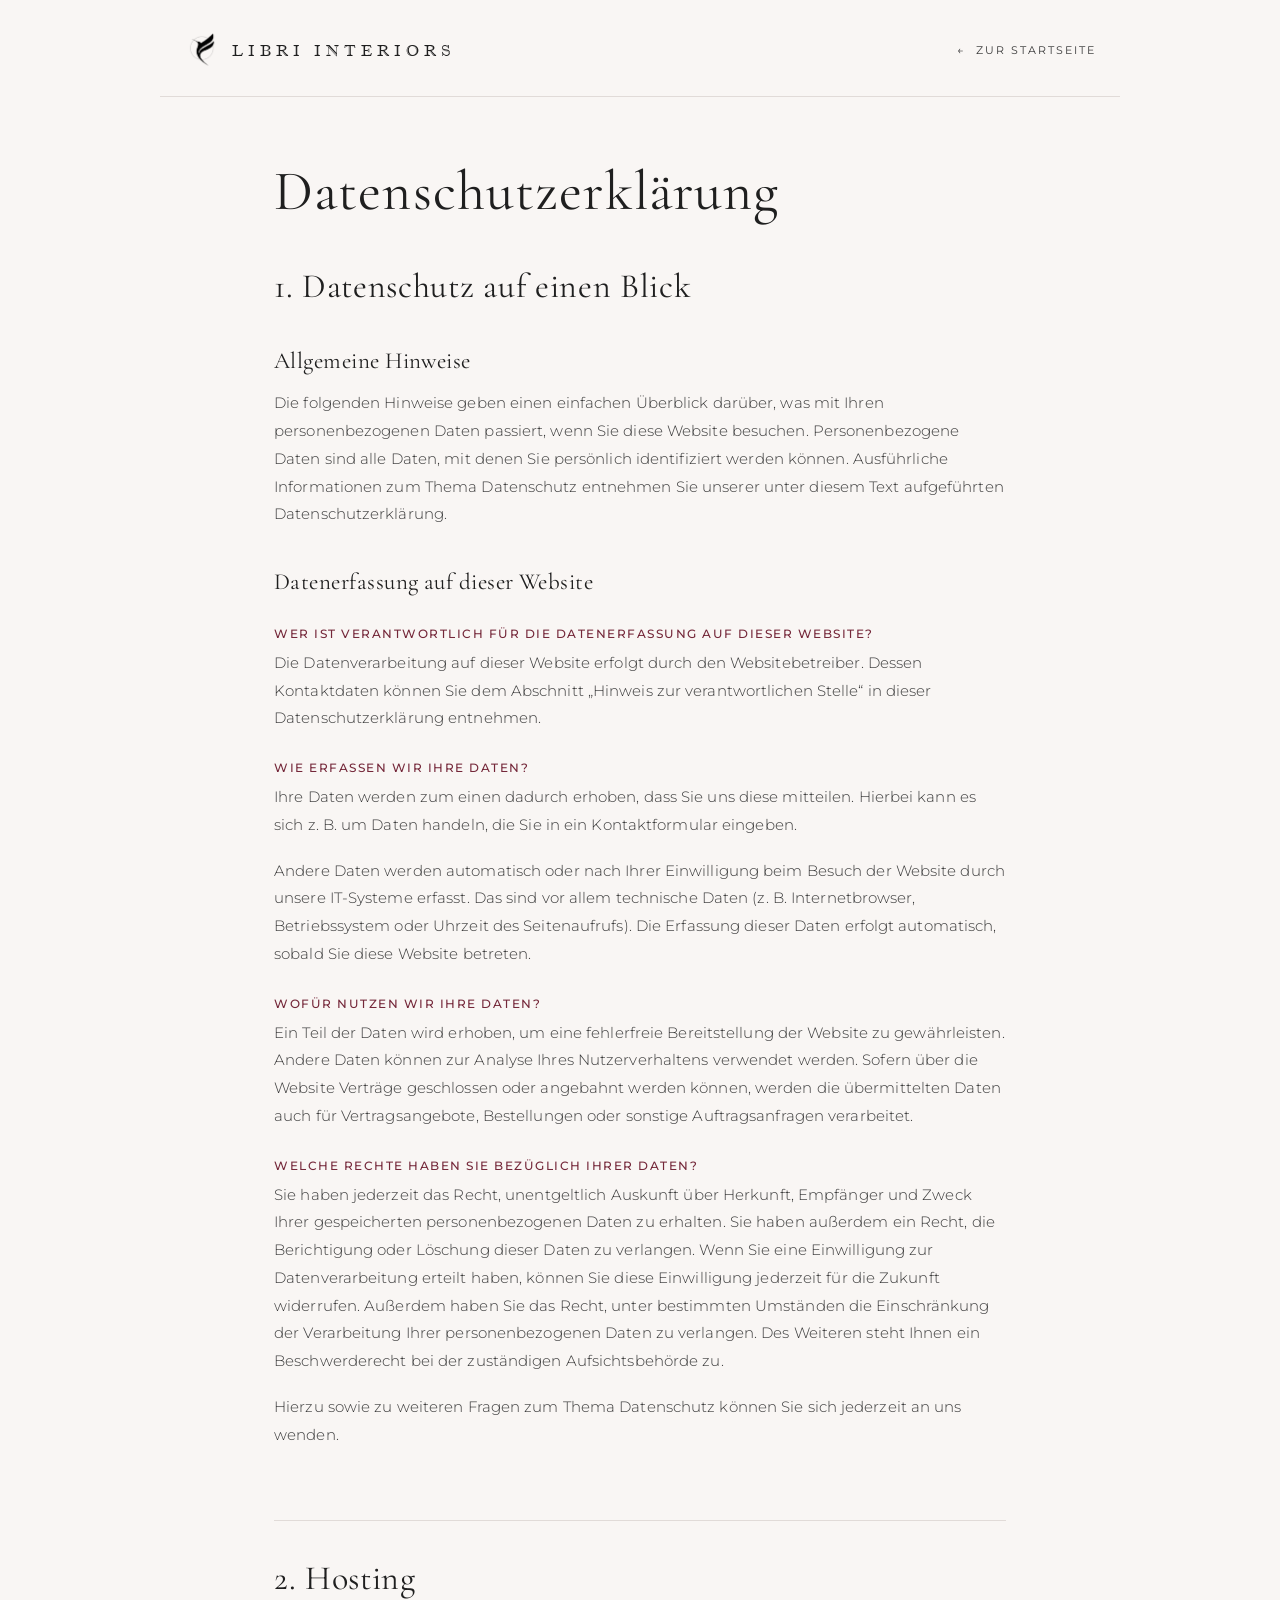
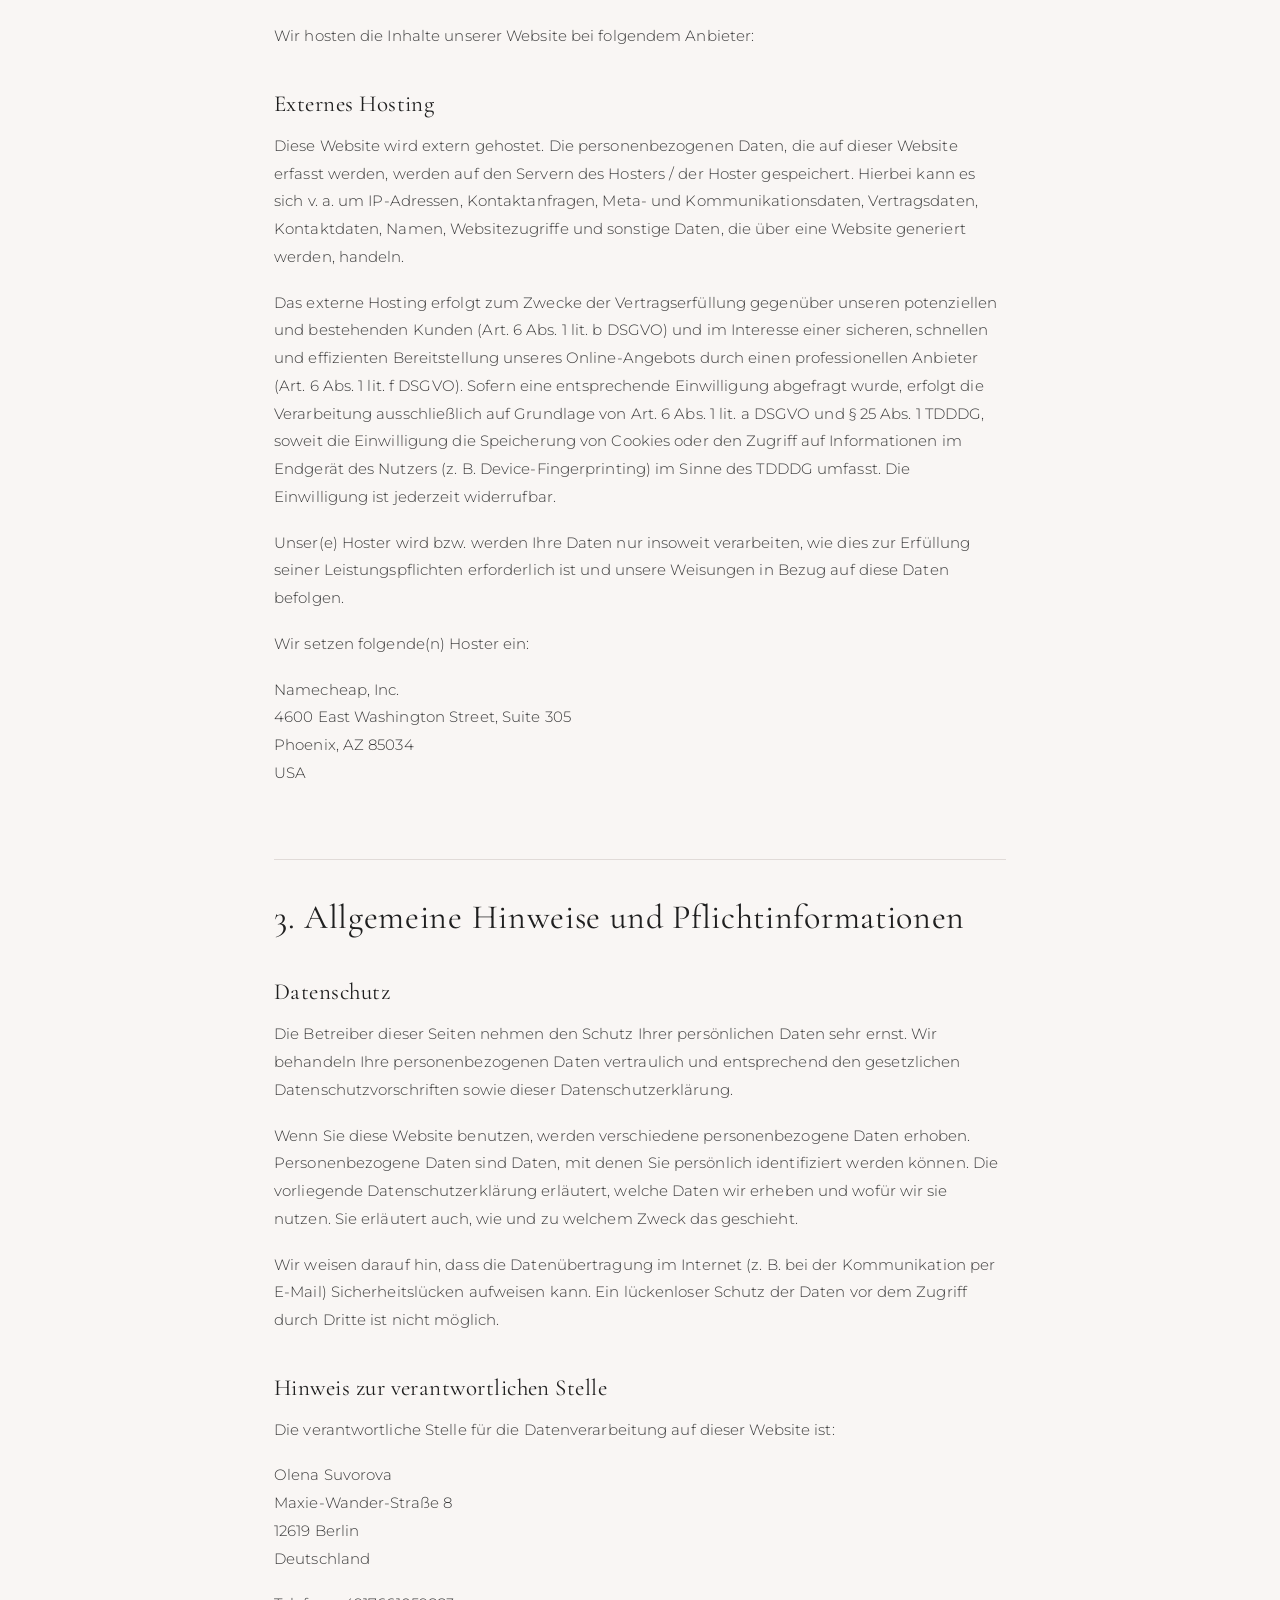
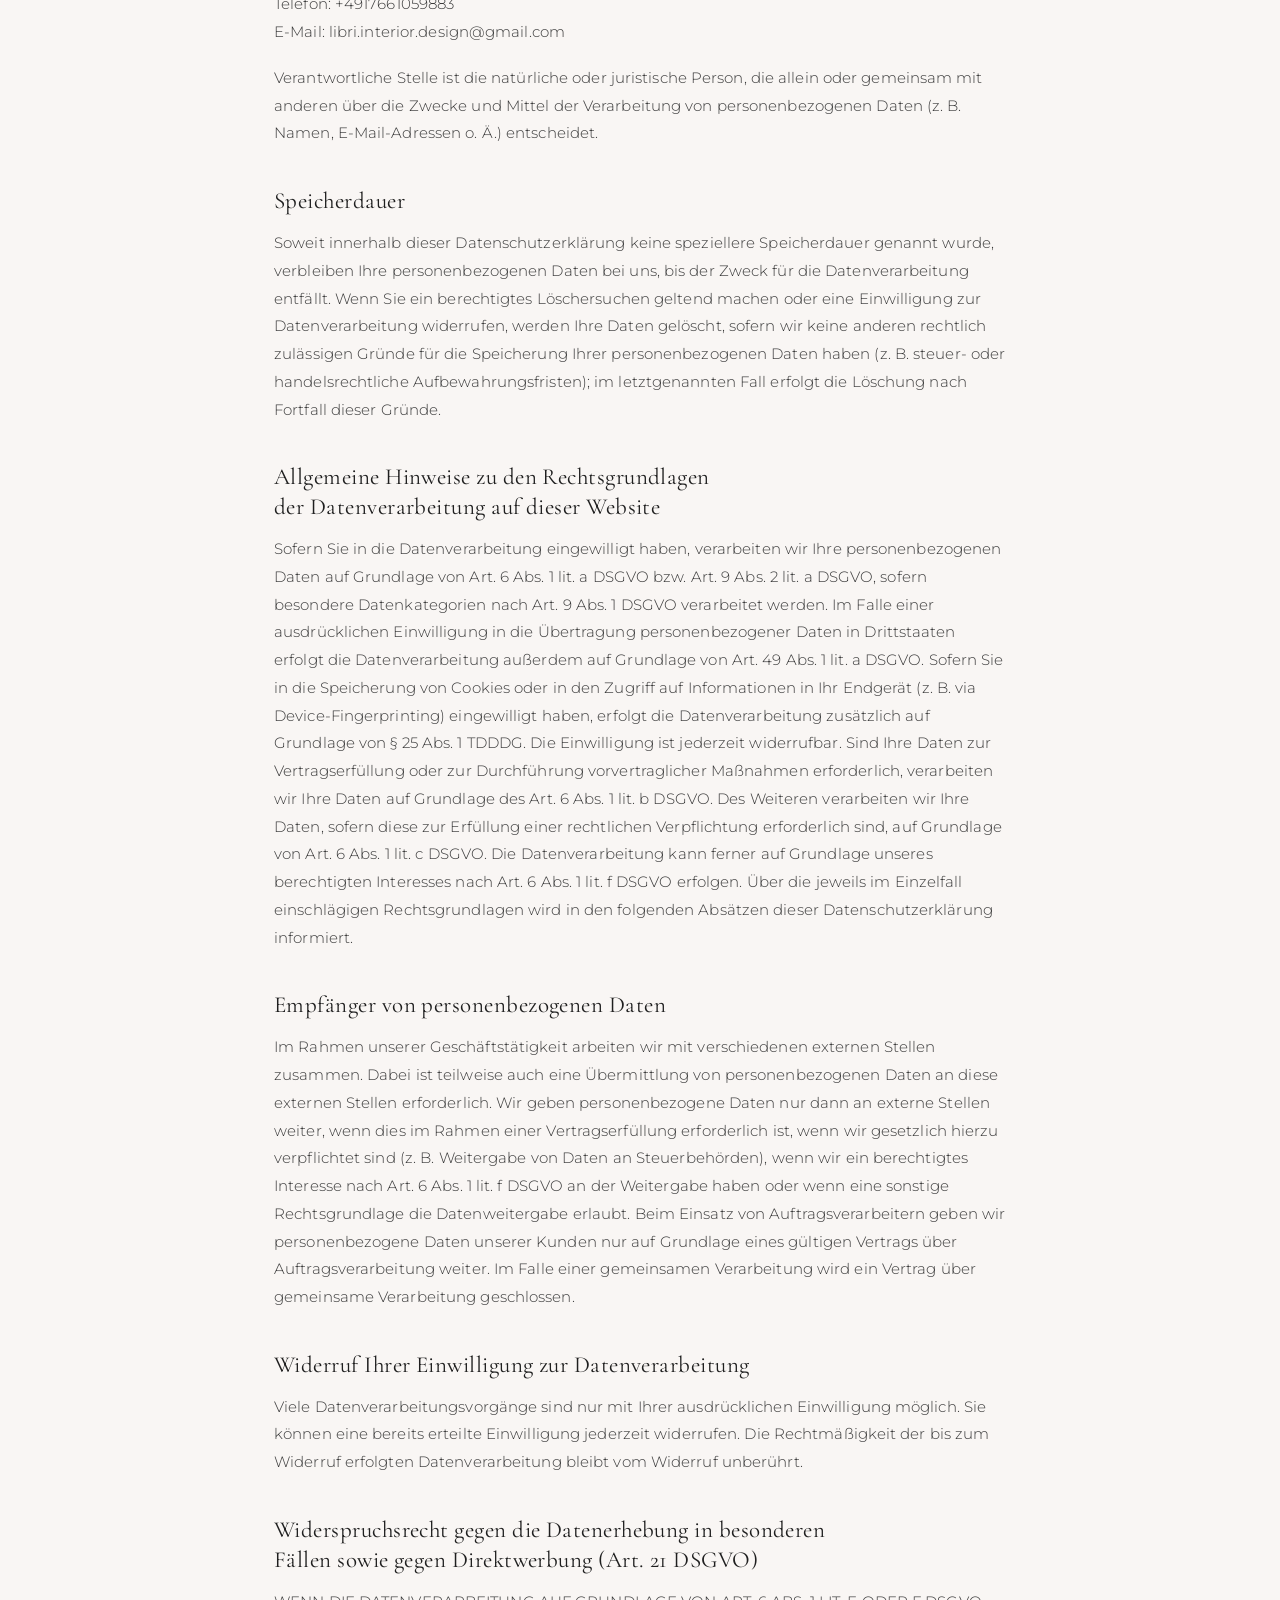
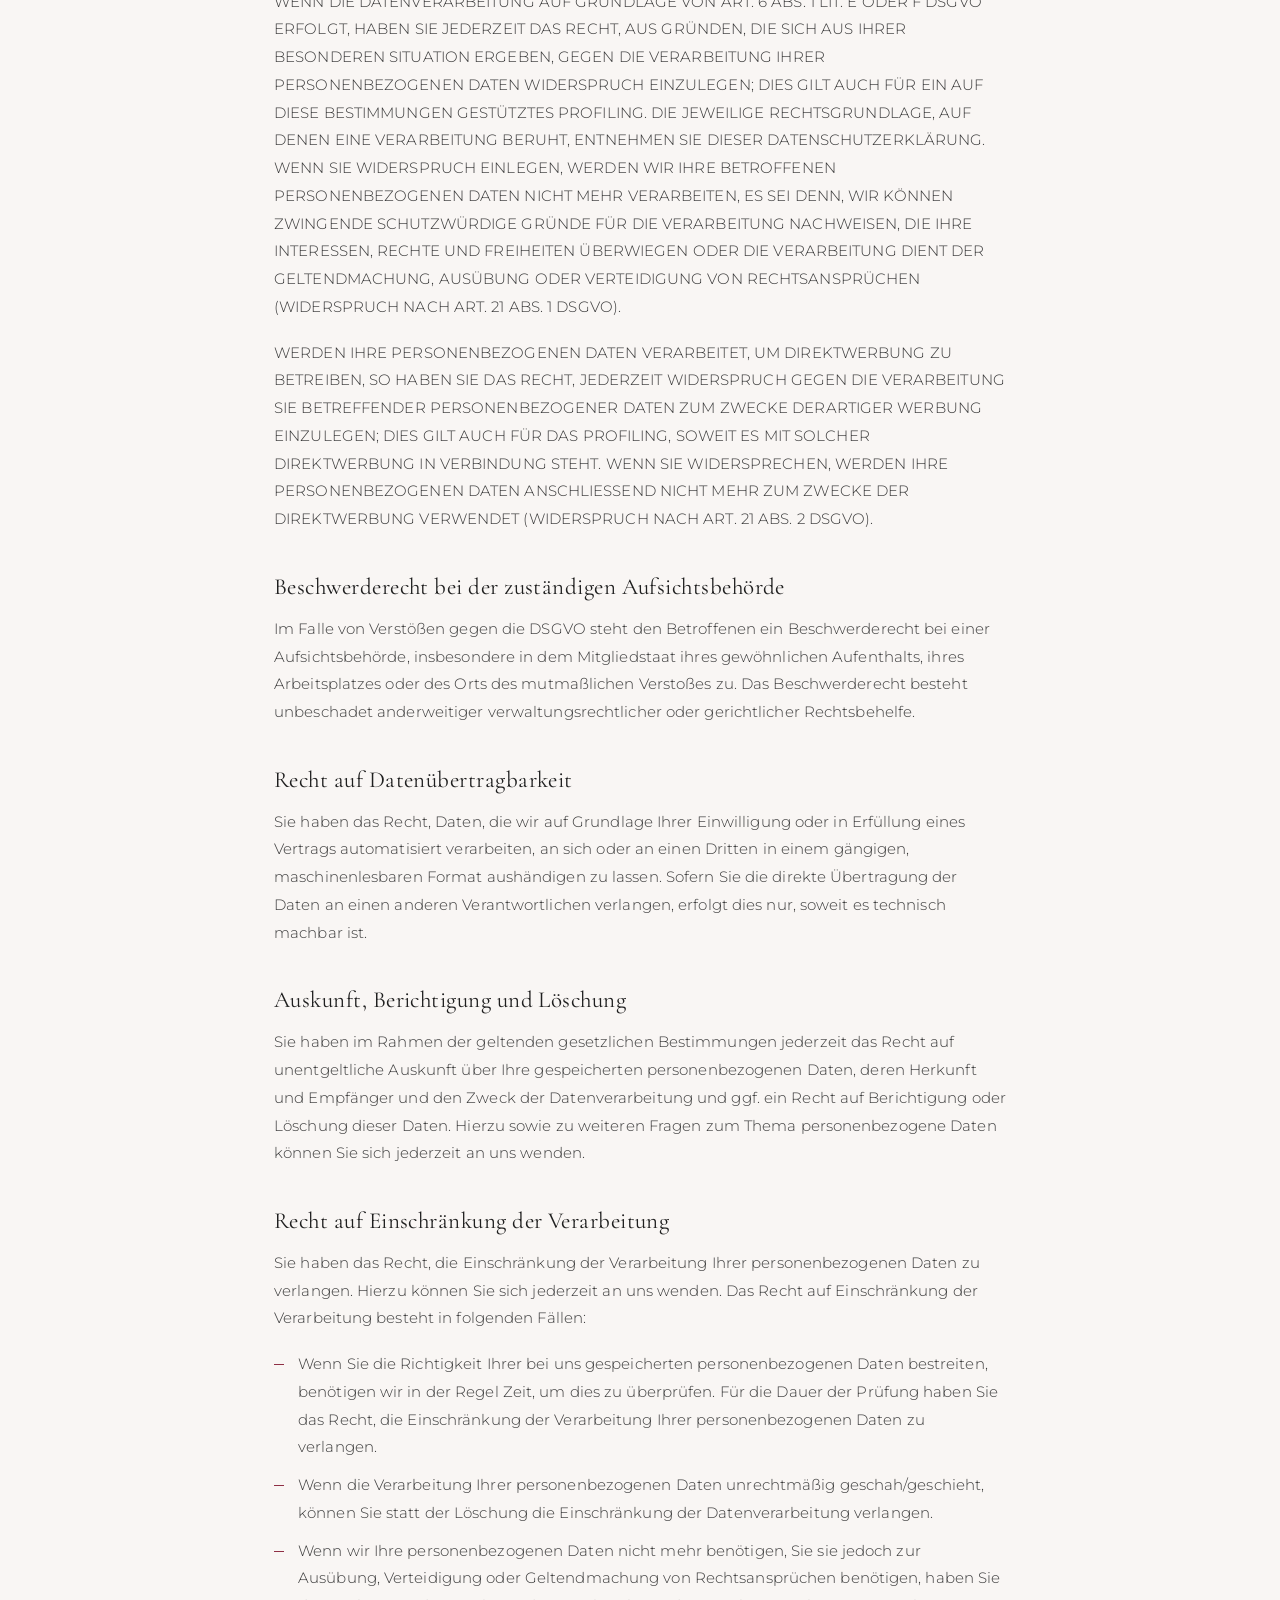
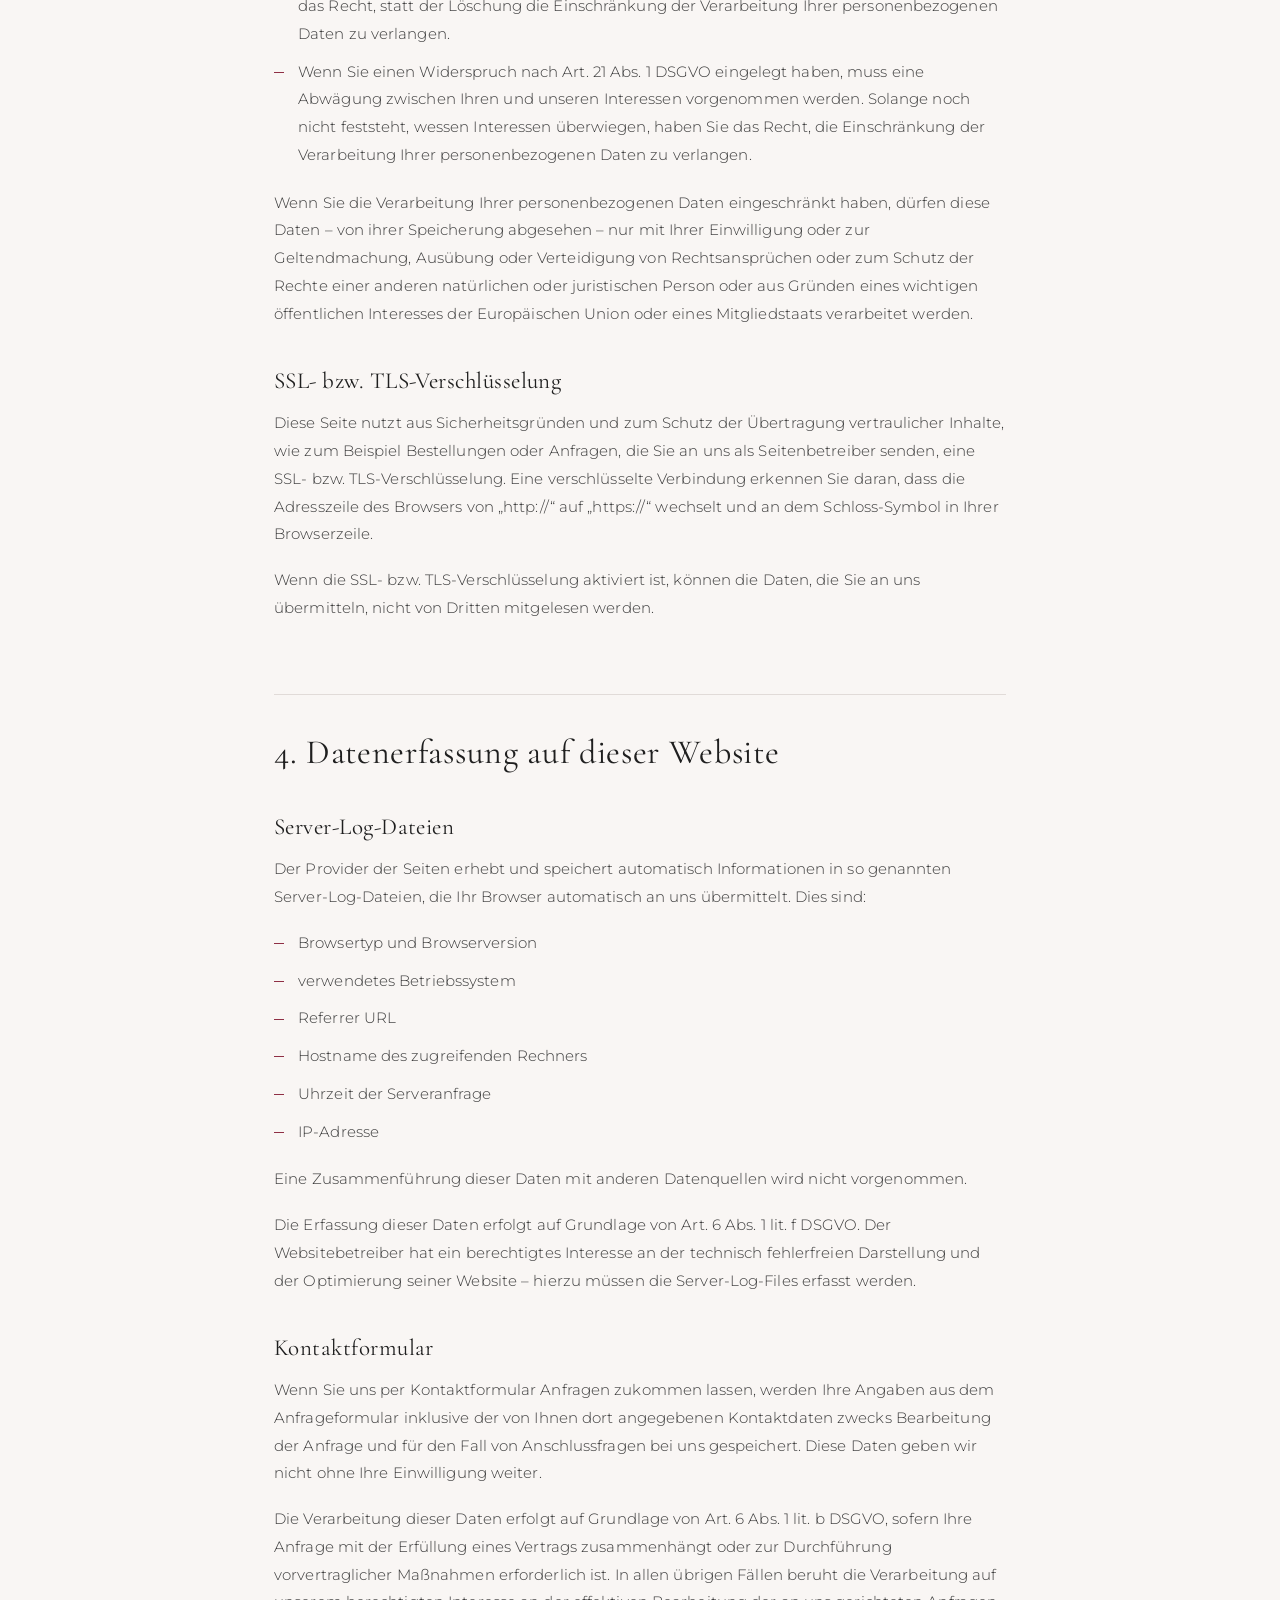
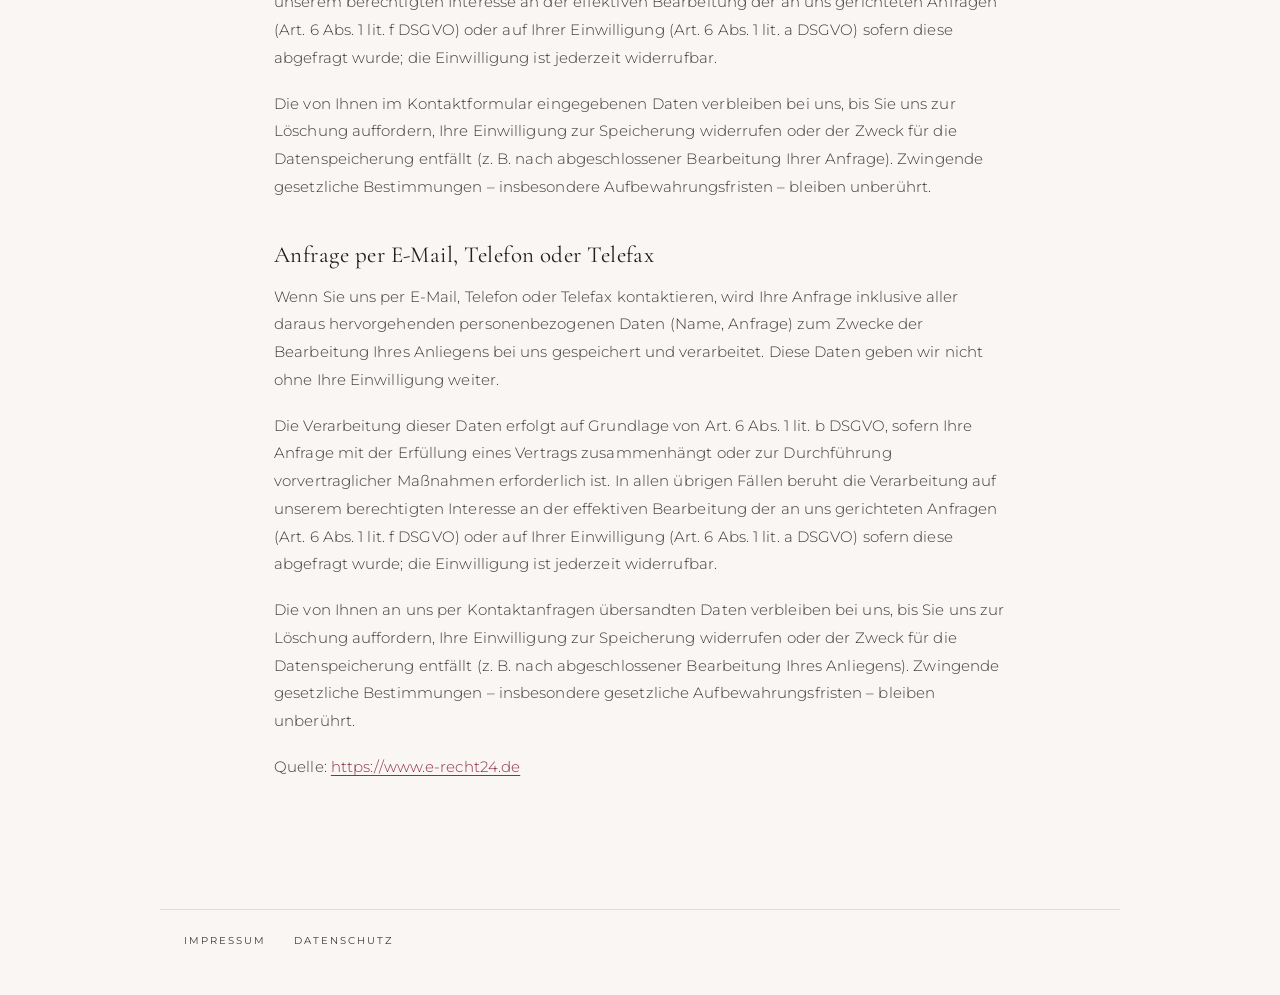
==== commit 460b0436: "Refactor styles for legal pages: update font sizes, margins, and colors; enhance accessibility featu" ====
--- a/datenschutz.html
+++ b/datenschutz.html
@@ -5,6 +5,9 @@
   <meta name="viewport" content="width=device-width, initial-scale=1">
   <title>Datenschutzerklärung – Libri Interiors</title>
   <meta name="robots" content="noindex, follow">
+  <link rel="preconnect" href="https://fonts.googleapis.com">
+  <link rel="preconnect" href="https://fonts.gstatic.com" crossorigin>
+  <link rel="stylesheet" href="https://fonts.googleapis.com/css2?family=Cormorant+Garamond:ital,wght@0,300;0,400;0,500;0,600;1,300;1,400;1,500&family=Montserrat:wght@300;400;500;600&display=swap">
   <link rel="stylesheet" href="style/index.css">
   <link rel="stylesheet" href="style/legal.css">
   <link rel="stylesheet" href="style/datenschutz.css">
@@ -13,8 +16,8 @@
 <body class="legal-body page-datenschutz">
   <header class="legal-header">
     <div>
-      <a href="index.html" class="brand-logo-link">
-        <img src="img/favicon/kolibri1.png" alt="LIBRI INTERIORS Logo" class="brand-logo-img">
+      <a href="index.html" class="brand-logo-link" aria-label="LIBRI INTERIORS – Startseite">
+        <img src="img/favicon/kolibri1.png" alt="" class="brand-logo-img">
         <span class="legal-logo">LIBRI INTERIORS</span>
       </a>
     </div>
--- a/style/index.css
+++ b/style/index.css
@@ -1,5 +1,4 @@
-/* --- ІМПОРТ ШРИФТІВ (Google Fonts: Cormorant Garamond & Montserrat) --- */
-@import url('https://fonts.googleapis.com/css2?family=Cormorant+Garamond:ital,wght@0,300;0,400;0,500;0,600;1,300;1,400;1,500&family=Montserrat:wght@300;400;500;600&display=swap');
+/* Шрифти (Cormorant Garamond & Montserrat) підключаються в index.html через <link> */
 /* Підключення локального файлу шрифту */
 @font-face {
   font-family: 'Imprint MT Shadow';
@@ -531,9 +530,9 @@
 
 
 
-/* --- МОБІЛЬНА КНОПКА-КРУЖЕЧОК (Зображення референсу) --- */
+/* --- МОБІЛЬНА КНОПКА-КРУЖЕЧОК (в стилі селектора мов) --- */
 .mobile-menu-trigger-wrapper {
-  display: none; /* За замовчуванням приховано на ПК */
+  display: none; /* На ПК приховано */
   align-items: center;
   gap: 12px;
 }
@@ -542,11 +541,14 @@
   font-size: 13px;
   text-transform: uppercase;
   letter-spacing: 1.5px;
-  color: #1F1F1F;
+  color: #FFFFFF;
   font-weight: 400;
-}
-
-.burger-menu {
+  transition: color 0.4s ease;
+}
+.navbar.scrolled .burger-text { color: #1F1F1F; }
+
+/* Звичайний стан (як .lang-btn) */
+.navbar .burger-menu {
   width: 44px;
   height: 44px;
   border-radius: 50%;
@@ -554,38 +556,37 @@
   display: flex;
   align-items: center;
   justify-content: center;
-  
-  /* Налаштування під стиль перемикача мови з твоїми кольорами */
-  background-color: transparent; 
-  border: 1px solid rgba(201, 194, 189, 0.4);    /* Колір обводки */
-  
-  /* Плавні транзиції */
-  transition: 
-    background-color 0.3s cubic-bezier(0.25, 1, 0.5, 1), 
-    border-color 0.3s cubic-bezier(0.25, 1, 0.5, 1), 
-    transform 0.3s cubic-bezier(0.25, 1, 0.5, 1);
-}
-
-/* Елементи всередині (лінії або крапки бургера) */
-.burger-menu span {
-  background-color: #485243;    /* Колір внутрішніх елементів */
-  transition: background-color 0.3s ease;
-}
-
-/* Ефект при взаємодії (якщо при наведенні потрібна інверсія) */
-.burger-menu:hover,
-.burger-menu:active {
-  background-color: #8F2F45;    /* Акцентний бордовий при наведенні */
+  border: 1px solid rgba(255, 255, 255, 0.35);
+  background: rgba(255, 255, 255, 0.03);
+  backdrop-filter: blur(4px);
+  -webkit-backdrop-filter: blur(4px);
+  transition: background-color 0.4s ease, border-color 0.4s ease,
+              box-shadow 0.4s ease, transform 0.4s ease;
+}
+
+/* Стан SCROLLED */
+.navbar.scrolled .burger-menu {
+  border-color: rgba(92, 29, 36, 0.3);
+  background: transparent;
+  backdrop-filter: none;
+  -webkit-backdrop-filter: none;
+  box-shadow: none;
+}
+
+/* Ховер / активний стан */
+.navbar .burger-menu:hover,
+.navbar .burger-menu.active {
+  border-color: #FFFFFF;
+  background-color: rgba(255, 255, 255, 0.15);
+  transform: translateY(-2px);
+}
+.navbar.scrolled .burger-menu:hover,
+.navbar.scrolled .burger-menu.active {
   border-color: #8F2F45;
-}
-
-/* При ховері внутрішні елементи стають світлими для контрасту */
-.burger-menu:hover span,
-.burger-menu:active span {
-  background-color: #ffffff;    
-}
-
-/* Матриця точок всередині кружечка */
+  background-color: rgba(143, 47, 69, 0.06);
+}
+
+/* Матриця точок */
 .burger-dot-grid {
   display: grid;
   grid-template-columns: repeat(3, 3px);
@@ -595,9 +596,14 @@
 .burger-dot-grid span {
   width: 3px;
   height: 3px;
-  background-color: #485243; /* Білі точки */
   border-radius: 50%;
-  transition: transform 0.3s ease;
+  background-color: #FFFFFF; /* звичайний стан */
+  transition: background-color 0.4s ease, transform 0.3s ease;
+}
+
+/* Точки в scrolled */
+.navbar.scrolled .burger-dot-grid span {
+  background-color: #8F2F45;
 }
 
 /* --- ВИЇЗНЕ ОВЕРЛЕЙ МЕНЮ --- */
@@ -810,6 +816,9 @@
   pointer-events: none;
 }
 
+
+
+
 /* ---------- Заголовок ---------- */
 .hero-container h1 {
   margin: 0;
@@ -985,8 +994,16 @@
   }
 
   .hero-container::before {
-    width: 150%;
-    aspect-ratio: 1;
+    width: 500px;
+    aspect-ratio: 1.35;
+
+    background: radial-gradient(
+      closest-side,
+      rgba(var(--cream), 0.65) 0%,
+      rgba(var(--cream), 0.5) 40%,
+      rgba(var(--cream), 0.2) 70%,
+      rgba(var(--cream), 0) 100%
+    );
     transform: translate(-20%, -50%);
   }
 
@@ -1665,12 +1682,18 @@
 /* Секція Process */
 .process-section {
   position: relative;
-  background-color: #742739; /* Акцентний бордовий фон */
+  background-color: #B9AEA3; /* Акцентний бордовий фон */
   padding-top: 30px;
   padding-bottom: 160px;
   overflow: visible !important;
   margin-bottom: 0;
   z-index: 10;
+}
+
+@media (max-width: 992px) {
+  .process-section {
+    padding-bottom: 100px;
+  }
 }
 
 .process-content-relative {
@@ -1805,6 +1828,21 @@
   filter: drop-shadow(0px 15px 10px rgba(0, 0, 0, 0.25));
   clip-path: inset(0px -30px -50px -30px);
 }
+
+@media (max-width: 992px) {
+  .process-bottom-wave {
+    bottom: -118px;
+    height: 120px;
+  }
+}
+
+@media (max-width: 768px) {
+  .process-bottom-wave {
+    bottom: -65px;
+    height: 120px;
+  }
+}
+
 .process-bottom-wave svg {
   width: 100%;
   height: 100%;
@@ -1815,7 +1853,7 @@
 .process-bottom-wave svg path,
 .process-bottom-wave svg polygon,
 .process-bottom-wave svg rect {
-  fill: #742739;
+  fill: #B9AEA3;
 }
 
 /* Адаптивність для мобільних */
@@ -1836,7 +1874,18 @@
   width: 100%;
   position: relative;
   z-index: 1;
-}
+
+}
+
+@media (max-width: 992px) {
+  .cta-fluid-section {
+    padding-top: 0;
+    padding-bottom: 0;
+    margin-top: -65px;
+  }
+}
+
+
 
 .cta-fluid-shape { 
   position: relative; /* Змінено з static на relative, щоб bg та overlay обмежувалися цією фігурою */
@@ -2174,6 +2223,7 @@
   letter-spacing: 2px;
   color: #3B3B3B;
   transition: all 0.3s ease;
+  border-radius: 40px;
 }
 .file-upload-box:hover {
   border-color: #8F2F45;
@@ -2197,6 +2247,7 @@
   letter-spacing: 3px;
   text-transform: uppercase;
   transition: background 0.3s ease;
+  border-radius: 40px;
 }
 .submit-btn:hover {
   background: #742739;
@@ -2233,6 +2284,7 @@
   height: auto;
   display: block;
   object-fit: cover;
+  border-radius: 40px;
 }
 .contact-image-frame {
   position: absolute;
@@ -2243,6 +2295,7 @@
   border: 2px solid rgba(0, 0, 0, 0.2);
   z-index: 1;
   pointer-events: none;
+  border-radius: 40px;
 }
 
 /* --- ФУТЕР --- */
@@ -2322,6 +2375,7 @@
   .cta-story-content { gap: 18px; }
 
   /* Форма зворотного зв'язку */
+  .contact-left { flex: 1; display:none; } /* Приховуємо ліву частину з фото на мобільних */
   .contact-section-luxury { padding-top: 100px; padding-bottom: 100px; }
   .contact-card-box { flex-direction: column; padding: 40px 30px; gap: 50px; }
 
@@ -2558,7 +2612,7 @@
   color: #3B3B3B;
   text-transform: uppercase;
   margin-top: 0; /* Скидаємо старий margin-top */
-  padding-top: 0;
+  padding-top: 10px;
 }
 
 /* Блок посилань Impressum та Datenschutz */
@@ -2590,12 +2644,186 @@
   color: rgba(59, 59, 59, 0.4);
 }
 
-/* --- АДАПТИВНІСТЬ ДЛЯ МОБІЛЬНИХ --- */
 @media (max-width: 768px) {
   .f-copy-wrapper {
     flex-direction: column;
     align-items: flex-start;
     gap: 12px;
-    padding-top: 15px;
-  }
+    padding-top: 5px;
+    border-top: none;
+  }
+}
+
+/* ==========================================================================
+   ПОКРАЩЕННЯ: доступність, продуктивність, форма
+   ========================================================================== */
+.skip-link { position: absolute; left: 16px; top: -100px; z-index: 2000; padding: 12px 20px; background: #742739; color: #fff; font-size: 13px; letter-spacing: 1px; text-decoration: none; transition: top 0.2s ease; }
+.skip-link:focus { top: 16px; }
+
+a:focus-visible, button:focus-visible, [role="button"]:focus-visible { outline: 2px solid currentColor; outline-offset: 3px; }
+.input-file-block:focus-within .file-upload-box { border-color: #8F2F45; outline: 2px solid #8F2F45; outline-offset: 3px; }
+
+/* Поле файлів доступне з клавіатури (замість display:none) */
+.input-file-block { position: relative; }
+#fileUpload { position: absolute; width: 1px; height: 1px; margin: -1px; padding: 0; border: 0; overflow: hidden; clip: rect(0 0 0 0); white-space: nowrap; }
+
+/* Honeypot проти спам-ботів */
+.hp-field { position: absolute; left: -9999px; width: 1px; height: 1px; overflow: hidden; }
+
+/* Список прикріплених файлів */
+.file-item { display: flex; align-items: center; justify-content: space-between; gap: 10px; background: rgba(0,0,0,0.03); padding: 5px 10px; margin-bottom: 5px; border-radius: 4px; border: 1px solid rgba(0,0,0,0.08); }
+.file-item-name { min-width: 0; overflow: hidden; text-overflow: ellipsis; white-space: nowrap; }
+.file-item-remove { background: none; border: 0; cursor: pointer; color: #b94441; font-size: 18px; line-height: 1; padding: 2px 8px; }
+
+/* will-change лише під час анімації */
+.reveal-item.active,
+section.reveal.active > .container,
+section.reveal.active > .full-quote-container,
+section.reveal.active > .cta-fluid-shape { will-change: auto; }
+
+/* Мобільні браузери: висота з урахуванням адресного рядка */
+.hero-image-bg { height: 100vh; height: 100svh; }
+.mobile-overlay-menu { height: 100vh; height: 100dvh; }
+
+/* Повага до prefers-reduced-motion */
+@media (prefers-reduced-motion: reduce) {
+  html, * { scroll-behavior: auto; }
+  .reveal-item,
+  section.reveal > .container,
+  section.reveal > .full-quote-container,
+  section.reveal > .cta-fluid-shape { opacity: 1; transform: none; filter: none; transition: none; }
+  .hero-bg-image { animation: none; }
+}
+
+/* ==========================================================================
+   МОБІЛЬНА АДАПТАЦІЯ — фінальний шар (перекриває старі медіа-запити вище)
+   Брейкпоінти: 992px (планшет), 768px (телефон), 480px (малий телефон)
+   ========================================================================== */
+
+/* --- Базове: без горизонтального скролу, без зуму шрифтів --- */
+html { -webkit-text-size-adjust: 100%; }
+body { overflow-x: clip; }
+img, svg, video { max-width: 100%; }
+
+@media (max-width: 992px) {
+  :root { --gutter: 22px; }
+  .container, .bg-grid-lines { padding: 0 22px; }
+  .section-padding { padding-top: 80px; padding-bottom: 80px; }
+
+  /* Навігація */
+  .navbar { padding: 16px 0; }
+  .nav-container { padding: 0 22px; }
+  .nav-logo-img-kolibri, .nav-logo-img-kolibri1 { width: 34px; height: 34px; }
+  .nav-actions { gap: 10px; }
+  .lang-btn { min-height: 40px; padding: 0 12px; }
+  .burger-menu { width: 44px; height: 44px; }
+
+  /* Про нас: текст зверху, два фото в ряд під ним */
+  .about-section { padding: 80px 0 40px; border-radius: 40px 40px 0 0; }
+  .about-grid {
+    grid-template-columns: 1fr 1fr;
+    column-gap: 18px;
+    row-gap: 40px;
+    margin-bottom: 0;
+    padding: 0 22px;
+  }
+  .about-center { grid-column: 1 / -1; grid-row: 1; }
+  .about-header { margin-bottom: 30px; }
+  .about-story-fullwidth { margin-bottom: 0; }
+  .photo-wrapper { max-width: 280px; border-radius: 100px; }
+  .team-info h3 { font-size: 22px; }
+  .team-info .role { font-size: 10px; letter-spacing: 1.5px; }
+
+  /* Процес: 2 колонки на планшеті */
+  .process-steps-grid { grid-template-columns: 1fr 1fr; gap: 24px; }
+}
+
+@media (max-width: 768px) {
+  .section-padding { padding-top: 64px; padding-bottom: 64px; }
+  h2, .section-title { line-height: 1.15; }
+  .section-header { margin-bottom: 36px; }
+  .section-tag, .process-tag-line { font-size: 12px; letter-spacing: 2.5px; }
+
+  /* Hero */
+  .hero-image-bg { min-height: 520px; }
+  .hero-container { height: auto; justify-content: center; padding-top: 70px; }
+  .hero-container h1 { font-size: clamp(2rem, 9vw, 2.6rem); line-height: 1.1; }
+  .hero-p { font-size: 15px; line-height: 1.6; }
+  .hero-action { width: 100%; }
+  .btn-hero-order { width: 100%; justify-content: center; padding: 16px 20px; min-height: 52px; }
+  .hero-scroll-indicator { display: none; }
+
+  /* Цитата-смуга: резервуємо висоту, щоб друкарська машинка не стрибала */
+  .full-quote-section { padding: 36px 0; }
+  .full-quote-container { grid-template-columns: auto 1fr; column-gap: 10px; row-gap: 18px; padding: 0 22px; }
+  .full-quote-text { font-size: 19px; line-height: 1.35; min-height: 5.4em; }
+  .full-quote-author { grid-column: 1 / -1; justify-self: end; }
+
+  /* Портфоліо */
+  .project-intro { margin-top: 22px; padding: 0 4px; }
+  .portfolio-capsule-grid { gap: 40px; }
+  .horizontal-capsule, .vertical-capsule, .wide-capsule { height: auto; aspect-ratio: 4 / 3; border-radius: 120px; }
+  .vertical-capsule { aspect-ratio: 3 / 4; border-radius: 140px; }
+  .capsule-caption { padding: 0 6px; text-align: center; }
+  .capsule-title { font-size: 20px; }
+  .section-action-end { display: flex; justify-content: center; margin-top: 36px !important; }
+
+  /* Послуги */
+  #services { padding: 56px 0; }
+  .table-row { padding: 28px 4px; gap: 10px; }
+  .col-name h3 { font-size: 26px; line-height: 1.15; }
+  .col-text p, .col-text { font-size: 14px; line-height: 1.7; }
+  .services-bottom-wave { height: 60px; }
+
+  /* Процес */
+  .process-steps-grid { grid-template-columns: 1fr; gap: 18px; }
+  .step-card-editorial { padding: 26px 22px; }
+  .step-title { font-size: 24px; }
+  .step-desc { font-size: 14px; line-height: 1.65; }
+  .process-bottom-wave { height: 70px; }
+
+  /* CTA */
+  .cta-fluid-shape { min-height: 440px; clip-path: ellipse(120% 100% at 50% 50%); }
+  .cta-story-content h2 { font-size: 28px; letter-spacing: 1px; }
+  .cta-story-content p { font-size: 15px; line-height: 1.65; }
+  .cta-story-action, .btn-cta-order { width: 100%; justify-content: center; text-align: center; }
+
+  /* FAQ */
+  .faq-trigger { min-height: 56px; }
+
+  /* Контакти */
+  .contact-section-luxury { padding-top: 70px; padding-bottom: 70px; }
+  .contact-card-box { padding: 30px 20px; gap: 32px; }
+  .contact-image-wrapper { max-width: 100%; }
+  .contact-photo { width: 100%; height: auto; max-height: 340px; object-fit: cover; }
+  .contact-right h2 { font-size: 30px; line-height: 1.15; }
+  /* 16px — інакше iOS Safari збільшує сторінку при фокусі */
+  .shelnat-form input, .shelnat-form textarea { font-size: 16px; }
+  .input-row-numeric { gap: 12px; }
+  .file-upload-box { min-height: 52px; padding: 14px 16px; }
+  .form-submit-row, .submit-btn { width: 100%; }
+  .submit-btn { justify-content: center; min-height: 54px; }
+  .contact-bottom-info { font-size: 12px; }
+
+  /* Футер */
+  .footer { padding: 56px 0 32px; }
+  .footer-container { gap: 34px; }
+  .f-logo { font-size: 22px !important; }
+  .footer-links-wrapper { grid-template-columns: 1fr 1fr; gap: 28px 18px; }
+  .f-nav-list { gap: 12px; }
+  .f-copy-wrapper { gap: 12px; padding-top: 18px; }
+}
+
+@media (max-width: 480px) {
+  .container, .bg-grid-lines, .nav-container { padding-left: 18px; padding-right: 18px; }
+  .nav-left-brand .nav-logo { font-size: 11px; letter-spacing: 2.5px; }
+  .about-grid { column-gap: 12px; padding: 0 18px; }
+  .photo-wrapper { border-radius: 70px; }
+  .team-info h3 { font-size: 18px; }
+  .team-info .role { font-size: 9px; letter-spacing: 1px; line-height: 1.5; }
+  .full-quote-text { font-size: 17px; }
+  .contact-card-box { padding: 26px 16px; }
+  /* Футер у одну колонку, щоб довгий e-mail не ламав верстку */
+  .footer-links-wrapper { grid-template-columns: 1fr; gap: 34px; }
+  .f-contact-link { font-size: 14px; overflow-wrap: anywhere; }
 }
--- a/style/legal.css
+++ b/style/legal.css
@@ -1,29 +1,52 @@
 /* ===== Спільні стилі юридичних сторінок (Impressum, Datenschutz) ===== */
 .legal-body {
+  --burgundy: #8F2F45;
+  --burgundy-dark: #742739;
+  --ink: #1F1F1F;
+  --text: #3B3B3B;
+  --line: rgba(201, 194, 189, 0.5);
+
   min-height: 100vh;
+  min-height: 100dvh;
   display: flex;
   flex-direction: column;
   background-color: #F9F6F4;
-  color: #3B3B3B;
+  color: var(--text);
+  -webkit-font-smoothing: antialiased;
+  text-rendering: optimizeLegibility;
 }
 
-/* Шапка: логотип + повернення на головну */
+.legal-body ::selection { background: rgba(143, 47, 69, 0.18); }
+
+/* ---------- Шапка ---------- */
 .legal-header {
   width: 100%;
   max-width: 960px;
   margin: 0 auto;
-  padding: 36px 24px 0;
+  padding: 32px 24px 24px;
   display: flex;
   justify-content: space-between;
   align-items: center;
   gap: 20px;
+  border-bottom: 1px solid var(--line);
 }
+
+.brand-logo-link {
+  display: inline-flex;
+  align-items: center;
+  gap: 12px;
+  text-decoration: none;
+  transition: opacity 0.3s ease;
+}
+.brand-logo-link:hover { opacity: 0.8; }
+
+.brand-logo-img { width: 36px; height: 36px; object-fit: contain; }
 
 .legal-logo {
   font-family: 'Imprint MT Shadow', 'Cormorant Garamond', serif;
   font-size: 16px;
   letter-spacing: 5px;
-  color: #1F1F1F;
+  color: var(--ink);
 }
 
 .legal-back {
@@ -31,20 +54,26 @@
   font-size: 11px;
   letter-spacing: 2px;
   text-transform: uppercase;
-  color: #3B3B3B;
+  text-decoration: none;
+  white-space: nowrap;
+  color: var(--text);
   padding-bottom: 4px;
   background: linear-gradient(currentColor, currentColor) 0 100% / 0 1px no-repeat;
   transition: color 0.3s ease, background-size 0.4s cubic-bezier(0.25, 1, 0.5, 1);
 }
+.legal-back::before { content: "\2190\00a0\00a0"; }
 .legal-back:hover,
-.legal-back:focus-visible { color: #8F2F45; background-size: 100% 1px; }
+.legal-back:focus-visible { color: var(--burgundy); background-size: 100% 1px; }
 
-/* Контент */
+/* ---------- Контент ---------- */
 .legal-page {
   flex: 1;
   width: 100%;
   margin: 0 auto;
-  padding: 60px 24px 100px;
+  padding: 64px 24px 110px;
+  overflow-wrap: break-word;
+  hyphens: auto;
+  -webkit-hyphens: auto;
 }
 
 .legal-page h1,
@@ -52,59 +81,90 @@
 .legal-page h3 {
   font-family: 'Cormorant Garamond', serif;
   font-weight: 400;
-  color: #1F1F1F;
+  color: var(--ink);
+  text-wrap: balance;
 }
 
 .legal-page h4 {
   font-family: 'Montserrat', sans-serif;
-  font-size: 14px;
-  font-weight: 600;
-  color: #1F1F1F;
-  margin: 24px 0 8px;
+  font-size: 12px;
+  font-weight: 500;
+  letter-spacing: 1.5px;
+  text-transform: uppercase;
+  color: var(--burgundy-dark);
+  margin: 28px 0 8px;
 }
 
 .legal-page p,
 .legal-page li {
   font-family: 'Montserrat', sans-serif;
-  font-size: 14px;
+  font-size: 15px;
   font-weight: 300;
   line-height: 1.85;
-  letter-spacing: 0.2px;
-  color: #3B3B3B;
+  letter-spacing: 0.1px;
+  color: var(--text);
 }
 
-.legal-page p { margin: 0 0 16px; }
+.legal-page p { margin: 0 0 18px; }
+.legal-page strong { font-weight: 500; color: var(--ink); }
 
 .legal-page a {
-  color: #8F2F45;
+  color: var(--burgundy);
   text-decoration: underline;
   text-underline-offset: 3px;
   text-decoration-thickness: 1px;
-  transition: color 0.3s ease;
+  overflow-wrap: anywhere;
+  transition: color 0.3s ease, text-decoration-color 0.3s ease;
 }
-.legal-page a:hover { color: #742739; }
+.legal-page a:hover { color: var(--burgundy-dark); }
+.legal-page a:focus-visible,
+.legal-footer a:focus-visible,
+.brand-logo-link:focus-visible { outline: 2px solid var(--burgundy); outline-offset: 4px; border-radius: 2px; }
 
-/* Нижній рядок сторінки */
+/* ---------- Футер ---------- */
 .legal-footer {
   width: 100%;
   max-width: 960px;
   margin: 0 auto;
   padding: 24px 24px 48px;
   display: flex;
-  gap: 28px;
-  border-top: 1px solid rgba(201, 194, 189, 0.4);
+  flex-wrap: wrap;
+  gap: 12px 28px;
+  border-top: 1px solid var(--line);
 }
 .legal-footer a {
   font-family: 'Montserrat', sans-serif;
   font-size: 10px;
   letter-spacing: 2px;
   text-transform: uppercase;
-  color: #3B3B3B;
+  text-decoration: none;
+  color: var(--text);
   transition: color 0.3s ease;
 }
-.legal-footer a:hover { color: #742739; }
+.legal-footer a:hover { color: var(--burgundy-dark); }
 
 @media (max-width: 768px) {
-  .legal-header { padding-top: 24px; }
-  .legal-page { padding: 40px 20px 70px; }
+  .legal-header { padding: 24px 20px 20px; }
+  .legal-logo { font-size: 14px; letter-spacing: 4px; }
+  .legal-page { padding: 44px 20px 80px; }
+  .legal-page p, .legal-page li { font-size: 14.5px; }
+}
+
+@media (max-width: 380px) {
+  .legal-logo { display: none; } /* лишаємо лише іконку, щоб шапка не ламалась */
+}
+
+@media (prefers-reduced-motion: reduce) {
+  .legal-body * { transition: none !important; }
+}
+
+/* ---------- Друк ---------- */
+@media print {
+  .legal-body { background: #fff; }
+  .legal-header, .legal-footer { display: none; }
+  .legal-page { max-width: none; padding: 0; }
+  .legal-page p, .legal-page li { font-size: 11pt; color: #000; }
+  .legal-page a { color: #000; text-decoration: none; }
+  .legal-page h2 { break-after: avoid; }
+  .legal-page h3, .legal-page h4 { break-after: avoid; }
 }
--- a/style/datenschutz.css
+++ b/style/datenschutz.css
@@ -1,81 +1,51 @@
 /* ===== Datenschutzerklärung ===== */
-.page-datenschutz .legal-page { max-width: 780px; hyphens: auto; -webkit-hyphens: auto; }
+.page-datenschutz .legal-page { max-width: 780px; }
 
 .page-datenschutz .legal-page h1 {
-  font-size: clamp(36px, 5.5vw, 52px);
+  font-size: clamp(38px, 5.5vw, 56px);
   line-height: 1.1;
-  margin: 0 0 20px;
+  margin: 0 0 24px;
 }
 
 /* Великі розділи (1., 2., 3., 4.) відокремлені тонкою лінією */
 .page-datenschutz .legal-page h2 {
-  font-size: clamp(26px, 3.4vw, 32px);
+  font-size: clamp(28px, 3.4vw, 34px);
   line-height: 1.2;
-  margin: 70px 0 20px;
-  padding-top: 36px;
-  border-top: 1px solid rgba(201, 194, 189, 0.5);
+  margin: 72px 0 22px;
+  padding-top: 38px;
+  border-top: 1px solid var(--line);
   scroll-margin-top: 24px;
 }
 
 .page-datenschutz .legal-page h1 + h2 {
-  margin-top: 40px;
+  margin-top: 44px;
   border-top: none;
   padding-top: 0;
 }
 
 .page-datenschutz .legal-page h3 {
-  font-size: 22px;
+  font-size: 23px;
   line-height: 1.3;
-  margin: 38px 0 12px;
+  margin: 40px 0 12px;
 }
 
 /* Списки з бордовим маркером */
-.page-datenschutz .legal-page ul {
-  list-style: none;
-  padding: 0;
-  margin: 0 0 20px;
-}
-.page-datenschutz .legal-page li {
-  position: relative;
-  padding-left: 22px;
-  margin-bottom: 10px;
-}
+.page-datenschutz .legal-page ul { list-style: none; padding: 0; margin: 0 0 20px; }
+.page-datenschutz .legal-page li { position: relative; padding-left: 24px; margin-bottom: 10px; }
 .page-datenschutz .legal-page li::before {
   content: "";
   position: absolute;
   left: 0;
-  top: 0.8em;
-  width: 8px;
+  top: 0.95em;
+  width: 10px;
   height: 1px;
-  background: #8F2F45;
+  background: var(--burgundy);
 }
 
-/* Довгі великі блоки (Art. 21 DSGVO) — компактніше, щоб читалося */
+/* Великі блоки (Art. 21 DSGVO) — вирівнювання по лівому краю для читабельності */
 .page-datenschutz .legal-page p { text-align: left; }
 
 @media (max-width: 768px) {
   .page-datenschutz .legal-page h2 { margin-top: 52px; padding-top: 28px; }
-  .page-datenschutz .legal-page h3 { font-size: 20px; }
-}
-
-
-
-/* Контейнер для логотипу та назви, що забезпечує ідеальне вирівнювання */
-.brand-logo-link {
-  display: inline-flex;
-  align-items: center;
-  gap: 12px; /* Відстань між іконкою та текстом */
-  text-decoration: none;
-  transition: opacity 0.3s ease;
-}
-
-.brand-logo-link:hover {
-  opacity: 0.85; /* Легке затемнення при наведенні */
-}
-
-/* Стилі для іконки колібрі */
-.brand-logo-img {
-  width: 36px;
-  height: 36px;
-  object-fit: contain;
-}
+  .page-datenschutz .legal-page h3 { font-size: 20px; margin-top: 32px; }
+}
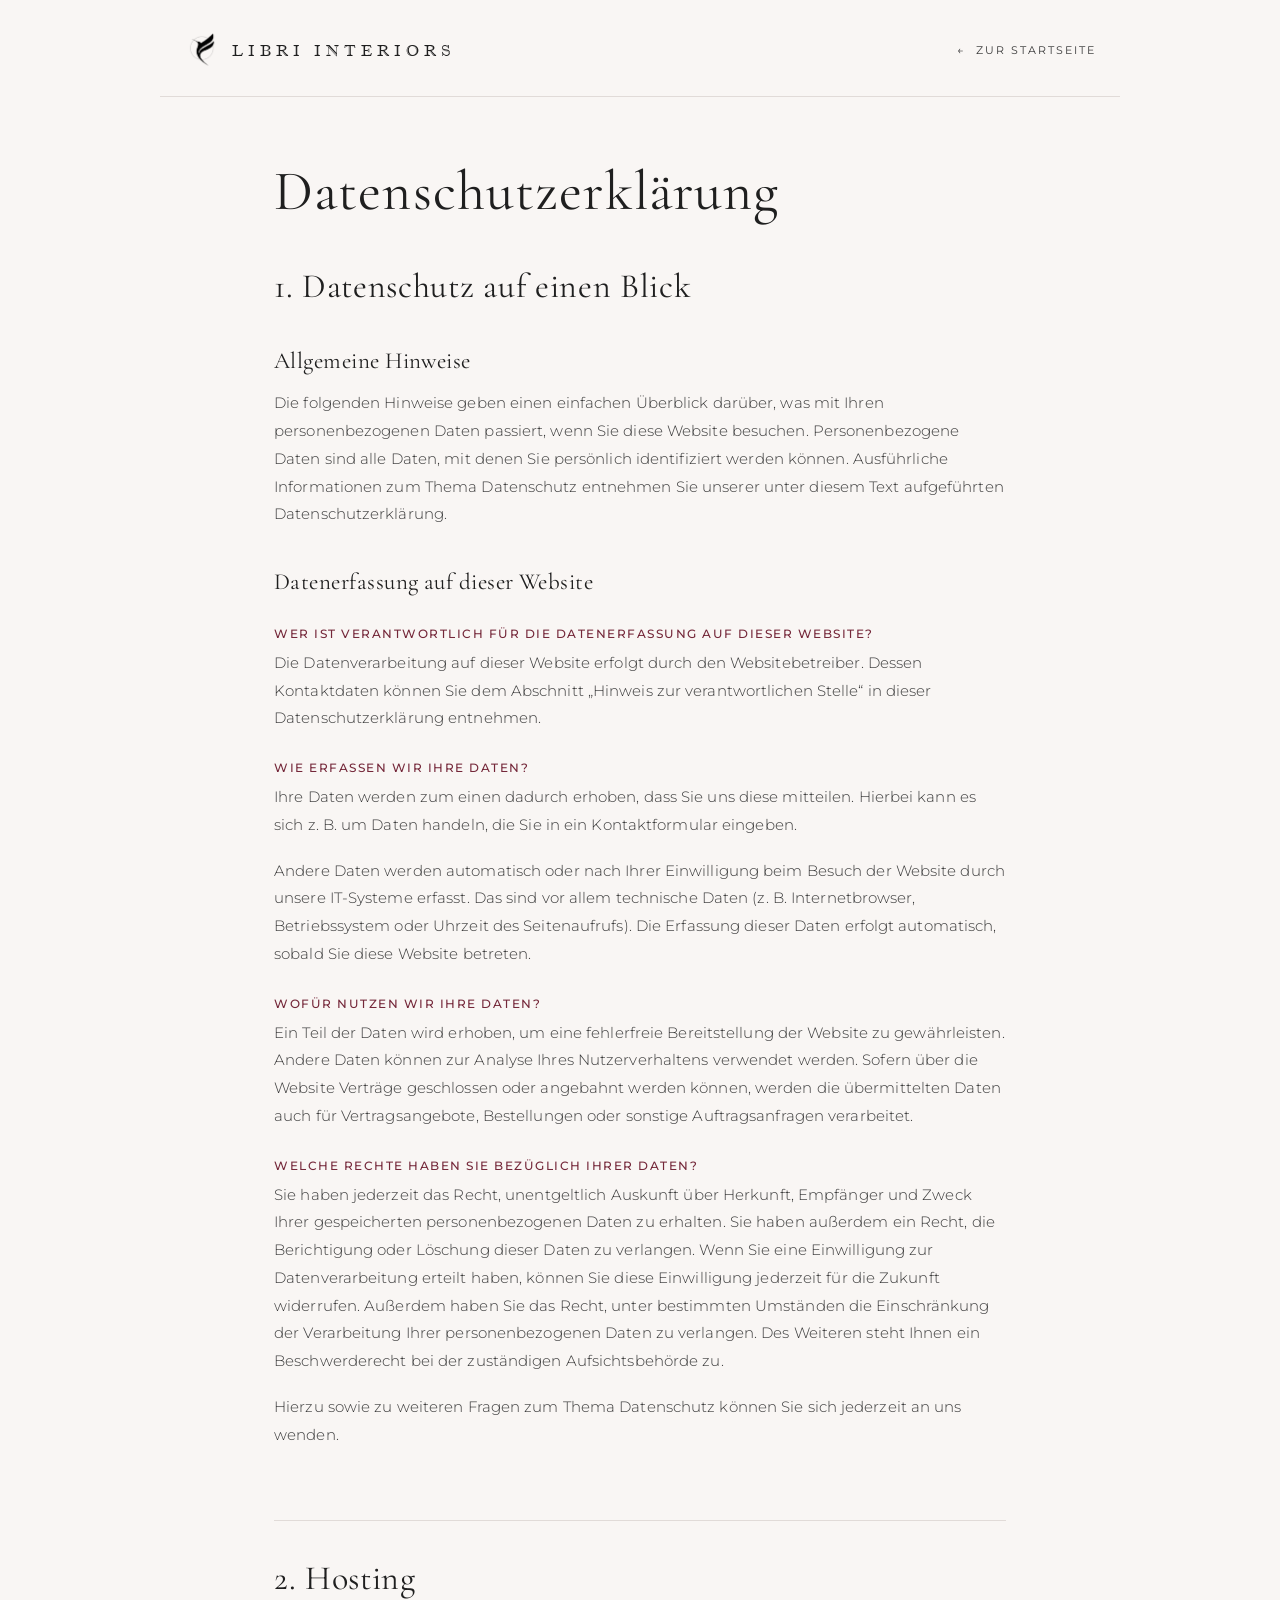
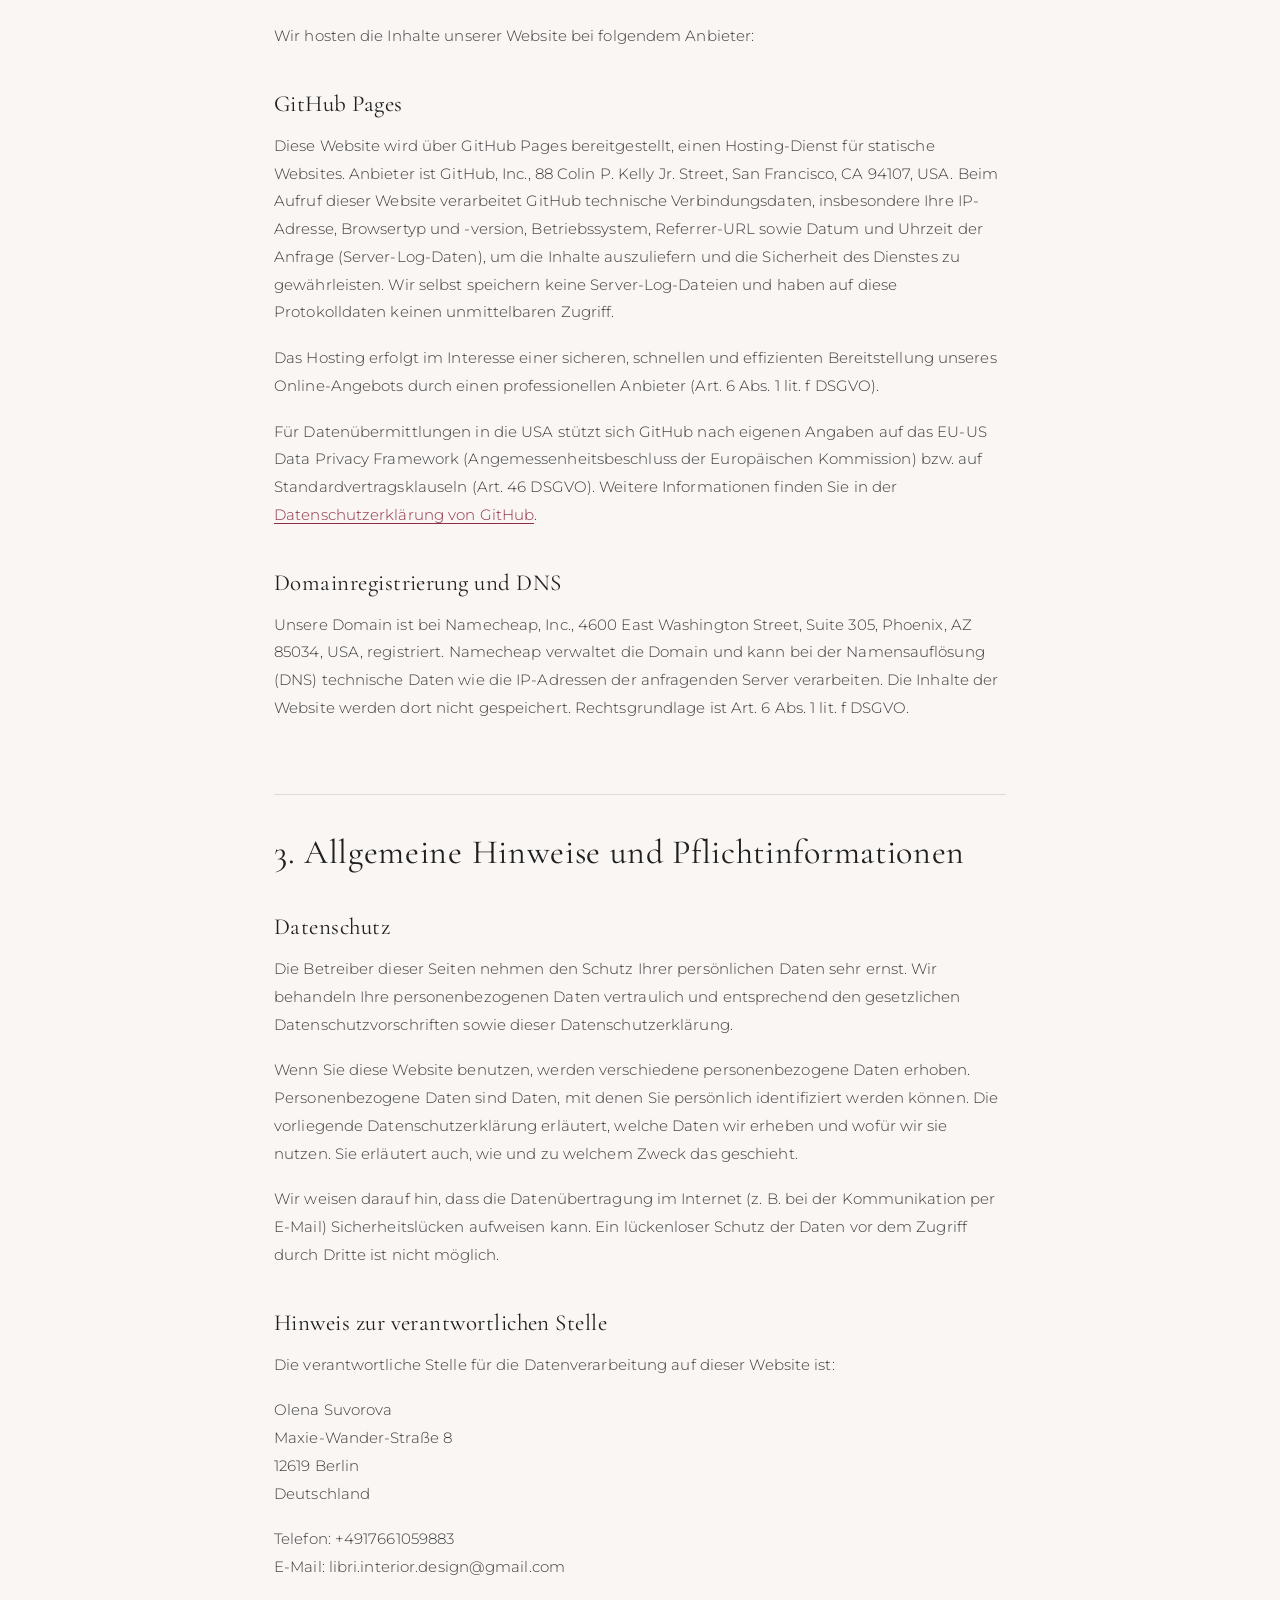
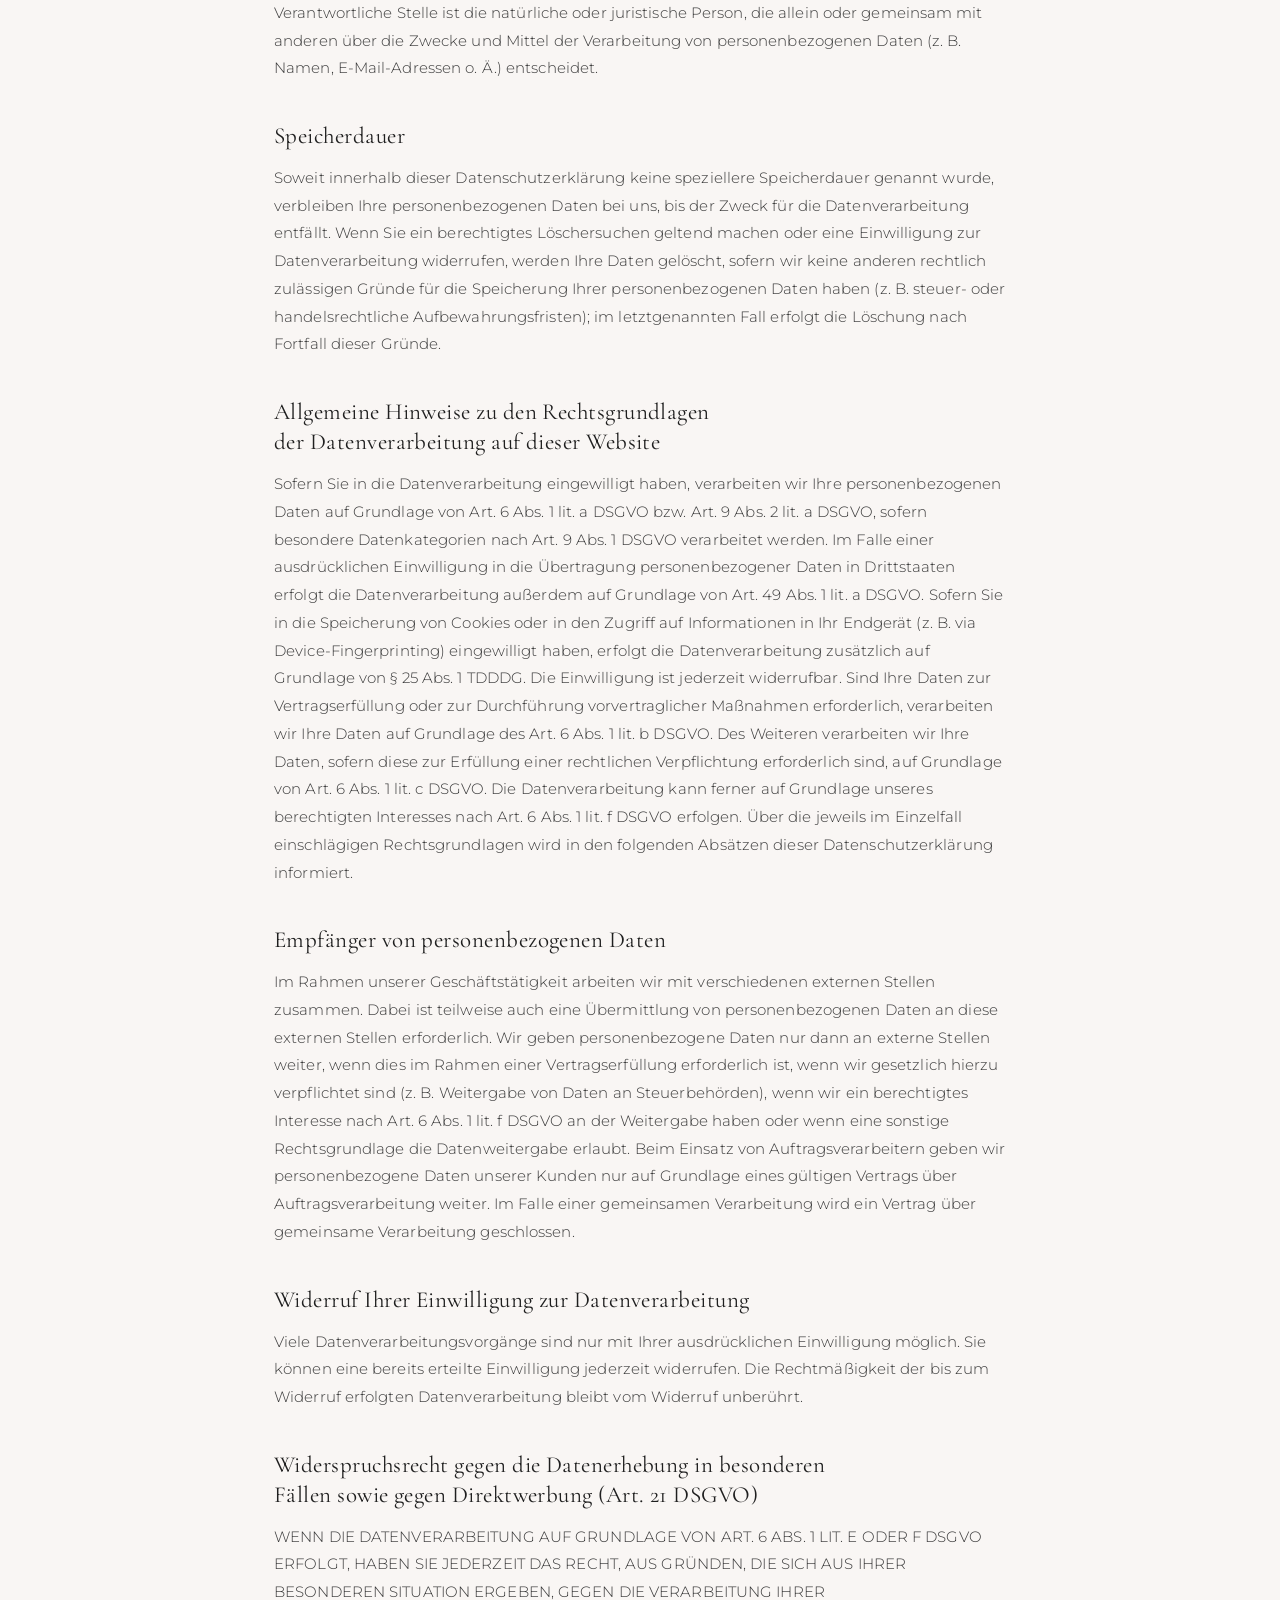
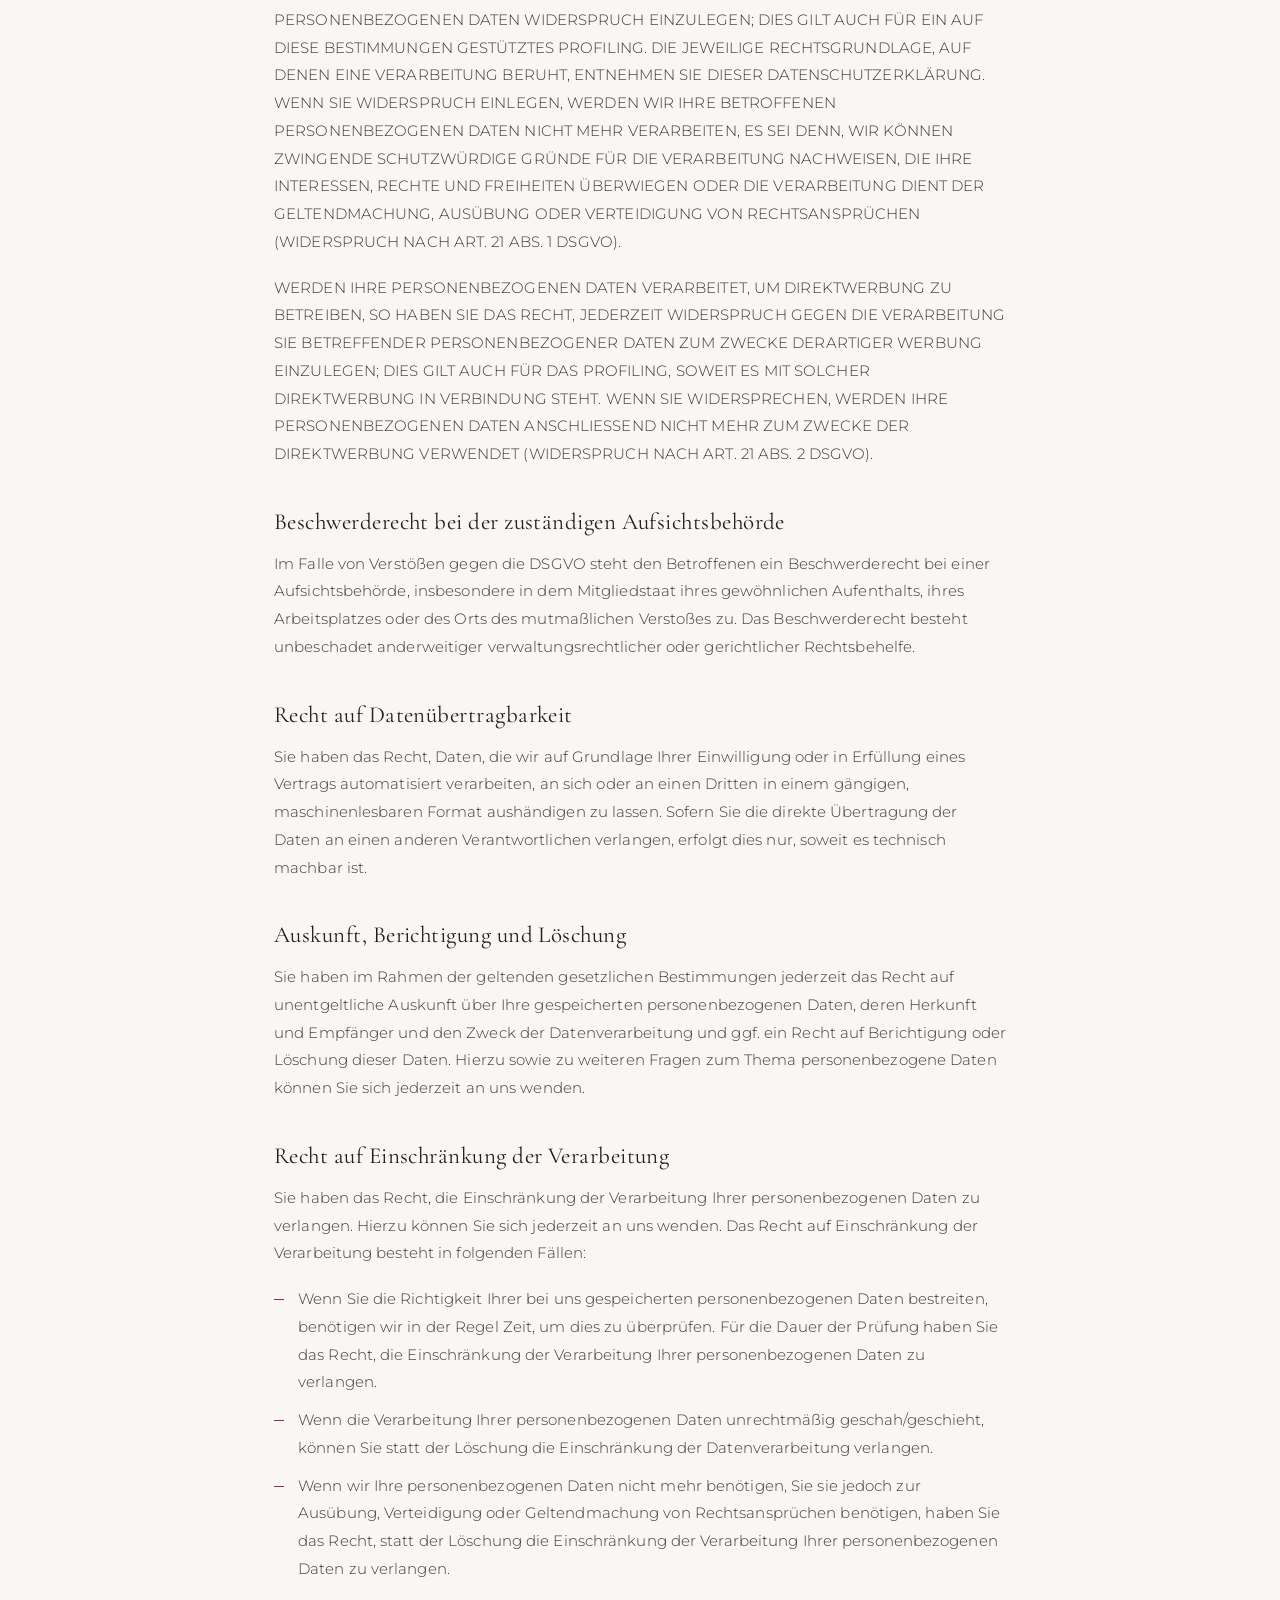
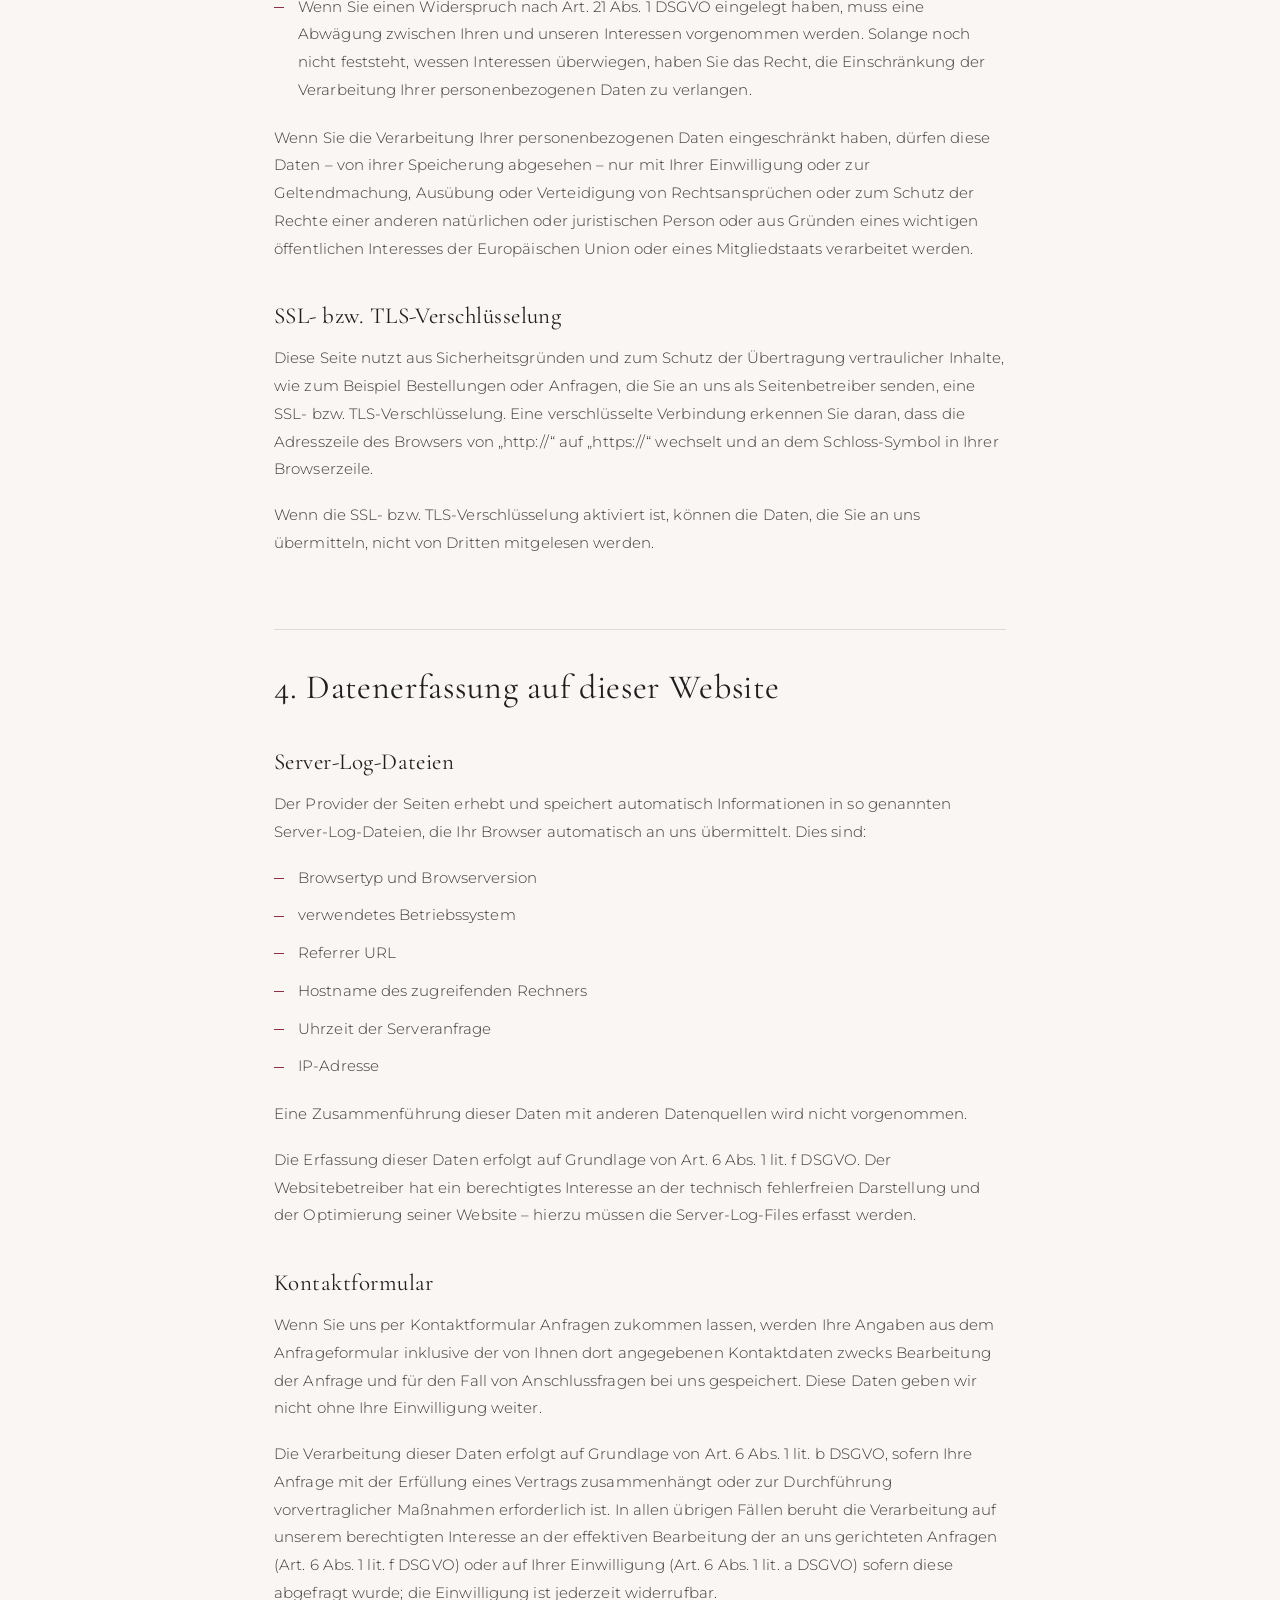
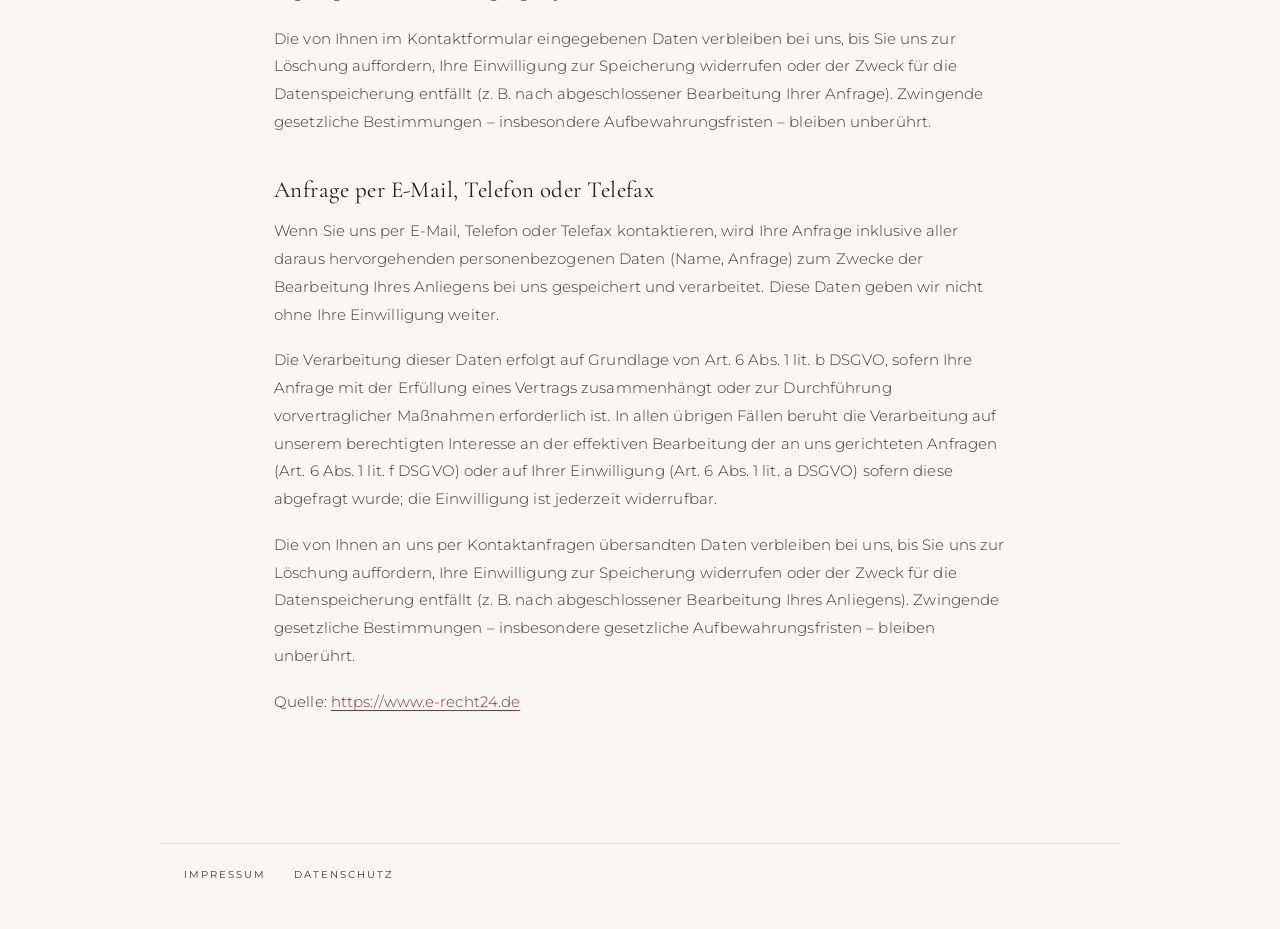
==== commit 12c5c5d4: "Add translations for legal pages and implement internationalization script - Created Russian and Ukr" ====
--- a/datenschutz.html
+++ b/datenschutz.html
@@ -13,29 +13,30 @@
   <link rel="stylesheet" href="style/datenschutz.css">
   <link rel="icon" type="image/png" href="img/favicon/kolibri1.png">
 </head>
-<body class="legal-body page-datenschutz">
+<body class="legal-body page-datenschutz" data-page="datenschutz">
   <header class="legal-header">
     <div>
-      <a href="index.html" class="brand-logo-link" aria-label="LIBRI INTERIORS – Startseite">
+      <a href="index.html" class="brand-logo-link" aria-label="LIBRI INTERIORS – Startseite" data-i18n="[aria-label]logo_label">
         <img src="img/favicon/kolibri1.png" alt="" class="brand-logo-img">
         <span class="legal-logo">LIBRI INTERIORS</span>
       </a>
     </div>
-    <a href="index.html" class="legal-back">Zur Startseite</a>
+    <a href="index.html" class="legal-back" data-i18n="back">Zur Startseite</a>
   </header>
  
-  <main class="legal-page">
+  <main class="legal-page" data-i18n="content">
     <h1>Datenschutz&shy;erkl&auml;rung</h1>
 <h2>1. Datenschutz auf einen Blick</h2>
 <h3>Allgemeine Hinweise</h3> <p>Die folgenden Hinweise geben einen einfachen &Uuml;berblick dar&uuml;ber, was mit Ihren personenbezogenen Daten passiert, wenn Sie diese Website besuchen. Personenbezogene Daten sind alle Daten, mit denen Sie pers&ouml;nlich identifiziert werden k&ouml;nnen. Ausf&uuml;hrliche Informationen zum Thema Datenschutz entnehmen Sie unserer unter diesem Text aufgef&uuml;hrten Datenschutzerkl&auml;rung.</p>
 <h3>Datenerfassung auf dieser Website</h3> <h4>Wer ist verantwortlich f&uuml;r die Datenerfassung auf dieser Website?</h4> <p>Die Datenverarbeitung auf dieser Website erfolgt durch den Websitebetreiber. Dessen Kontaktdaten k&ouml;nnen Sie dem Abschnitt &bdquo;Hinweis zur verantwortlichen Stelle&ldquo; in dieser Datenschutzerkl&auml;rung entnehmen.</p> <h4>Wie erfassen wir Ihre Daten?</h4> <p>Ihre Daten werden zum einen dadurch erhoben, dass Sie uns diese mitteilen. Hierbei kann es sich z.&nbsp;B. um Daten handeln, die Sie in ein Kontaktformular eingeben.</p> <p>Andere Daten werden automatisch oder nach Ihrer Einwilligung beim Besuch der Website durch unsere IT-Systeme erfasst. Das sind vor allem technische Daten (z.&nbsp;B. Internetbrowser, Betriebssystem oder Uhrzeit des Seitenaufrufs). Die Erfassung dieser Daten erfolgt automatisch, sobald Sie diese Website betreten.</p> <h4>Wof&uuml;r nutzen wir Ihre Daten?</h4> <p>Ein Teil der Daten wird erhoben, um eine fehlerfreie Bereitstellung der Website zu gew&auml;hrleisten. Andere Daten k&ouml;nnen zur Analyse Ihres Nutzerverhaltens verwendet werden. Sofern &uuml;ber die Website Vertr&auml;ge geschlossen oder angebahnt werden k&ouml;nnen, werden die &uuml;bermittelten Daten auch f&uuml;r Vertragsangebote, Bestellungen oder sonstige Auftragsanfragen verarbeitet.</p> <h4>Welche Rechte haben Sie bez&uuml;glich Ihrer Daten?</h4> <p>Sie haben jederzeit das Recht, unentgeltlich Auskunft &uuml;ber Herkunft, Empf&auml;nger und Zweck Ihrer gespeicherten personenbezogenen Daten zu erhalten. Sie haben au&szlig;erdem ein Recht, die Berichtigung oder L&ouml;schung dieser Daten zu verlangen. Wenn Sie eine Einwilligung zur Datenverarbeitung erteilt haben, k&ouml;nnen Sie diese Einwilligung jederzeit f&uuml;r die Zukunft widerrufen. Au&szlig;erdem haben Sie das Recht, unter bestimmten Umst&auml;nden die Einschr&auml;nkung der Verarbeitung Ihrer personenbezogenen Daten zu verlangen. Des Weiteren steht Ihnen ein Beschwerderecht bei der zust&auml;ndigen Aufsichtsbeh&ouml;rde zu.</p> <p>Hierzu sowie zu weiteren Fragen zum Thema Datenschutz k&ouml;nnen Sie sich jederzeit an uns wenden.</p>
 <h2>2. Hosting</h2>
 <p>Wir hosten die Inhalte unserer Website bei folgendem Anbieter:</p>
-<h3>Externes Hosting</h3> <p>Diese Website wird extern gehostet. Die personenbezogenen Daten, die auf dieser Website erfasst werden, werden auf den Servern des Hosters / der Hoster gespeichert. Hierbei kann es sich v.&nbsp;a. um IP-Adressen, Kontaktanfragen, Meta- und Kommunikationsdaten, Vertragsdaten, Kontaktdaten, Namen, Websitezugriffe und sonstige Daten, die &uuml;ber eine Website generiert werden, handeln.</p> <p>Das externe Hosting erfolgt zum Zwecke der Vertragserf&uuml;llung gegen&uuml;ber unseren potenziellen und bestehenden Kunden (Art. 6 Abs. 1 lit. b DSGVO) und im Interesse einer sicheren, schnellen und effizienten Bereitstellung unseres Online-Angebots durch einen professionellen Anbieter (Art. 6 Abs. 1 lit. f DSGVO). Sofern eine entsprechende Einwilligung abgefragt wurde, erfolgt die Verarbeitung ausschlie&szlig;lich auf Grundlage von Art. 6 Abs. 1 lit. a DSGVO und &sect; 25 Abs. 1 TDDDG, soweit die Einwilligung die Speicherung von Cookies oder den Zugriff auf Informationen im Endger&auml;t des Nutzers (z.&nbsp;B. Device-Fingerprinting) im Sinne des TDDDG umfasst. Die Einwilligung ist jederzeit widerrufbar.</p> <p>Unser(e) Hoster wird bzw. werden Ihre Daten nur insoweit verarbeiten, wie dies zur Erf&uuml;llung seiner Leistungspflichten erforderlich ist und unsere Weisungen in Bezug auf diese Daten befolgen.</p> <p>Wir setzen folgende(n) Hoster ein:</p>
-<p>Namecheap, Inc.<br />
-4600 East Washington Street, Suite 305<br />
-Phoenix, AZ 85034<br />
-USA</p>
+<h3>GitHub Pages</h3>
+<p>Diese Website wird über GitHub Pages bereitgestellt, einen Hosting-Dienst für statische Websites. Anbieter ist GitHub, Inc., 88 Colin P. Kelly Jr. Street, San Francisco, CA 94107, USA. Beim Aufruf dieser Website verarbeitet GitHub technische Verbindungsdaten, insbesondere Ihre IP-Adresse, Browsertyp und -version, Betriebssystem, Referrer-URL sowie Datum und Uhrzeit der Anfrage (Server-Log-Daten), um die Inhalte auszuliefern und die Sicherheit des Dienstes zu gewährleisten. Wir selbst speichern keine Server-Log-Dateien und haben auf diese Protokolldaten keinen unmittelbaren Zugriff.</p>
+<p>Das Hosting erfolgt im Interesse einer sicheren, schnellen und effizienten Bereitstellung unseres Online-Angebots durch einen professionellen Anbieter (Art. 6 Abs. 1 lit. f DSGVO).</p>
+<p>Für Datenübermittlungen in die USA stützt sich GitHub nach eigenen Angaben auf das EU-US Data Privacy Framework (Angemessenheitsbeschluss der Europäischen Kommission) bzw. auf Standardvertragsklauseln (Art. 46 DSGVO). Weitere Informationen finden Sie in der <a href='https://docs.github.com/en/site-policy/privacy-policies/github-privacy-statement'>Datenschutzerklärung von GitHub</a>.</p>
+<h3>Domainregistrierung und DNS</h3>
+<p>Unsere Domain ist bei Namecheap, Inc., 4600 East Washington Street, Suite 305, Phoenix, AZ 85034, USA, registriert. Namecheap verwaltet die Domain und kann bei der Namensauflösung (DNS) technische Daten wie die IP-Adressen der anfragenden Server verarbeiten. Die Inhalte der Website werden dort nicht gespeichert. Rechtsgrundlage ist Art. 6 Abs. 1 lit. f DSGVO.</p>
 <h2>3. Allgemeine Hinweise und Pflicht&shy;informationen</h2>
 <h3>Datenschutz</h3> <p>Die Betreiber dieser Seiten nehmen den Schutz Ihrer pers&ouml;nlichen Daten sehr ernst. Wir behandeln Ihre personenbezogenen Daten vertraulich und entsprechend den gesetzlichen Datenschutzvorschriften sowie dieser Datenschutzerkl&auml;rung.</p> <p>Wenn Sie diese Website benutzen, werden verschiedene personenbezogene Daten erhoben. Personenbezogene Daten sind Daten, mit denen Sie pers&ouml;nlich identifiziert werden k&ouml;nnen. Die vorliegende Datenschutzerkl&auml;rung erl&auml;utert, welche Daten wir erheben und wof&uuml;r wir sie nutzen. Sie erl&auml;utert auch, wie und zu welchem Zweck das geschieht.</p> <p>Wir weisen darauf hin, dass die Daten&uuml;bertragung im Internet (z.&nbsp;B. bei der Kommunikation per E-Mail) Sicherheitsl&uuml;cken aufweisen kann. Ein l&uuml;ckenloser Schutz der Daten vor dem Zugriff durch Dritte ist nicht m&ouml;glich.</p>
 <h3>Hinweis zur verantwortlichen Stelle</h3> <p>Die verantwortliche Stelle f&uuml;r die Datenverarbeitung auf dieser Website ist:</p> <p>Olena Suvorova<br />
@@ -65,8 +66,9 @@
   </main>
  
   <footer class="legal-footer">
-    <a href="impressum.html">Impressum</a>
-    <a href="datenschutz.html">Datenschutz</a>
+    <a href="impressum.html" data-i18n="footer_impressum">Impressum</a>
+    <a href="datenschutz.html" data-i18n="footer_datenschutz">Datenschutz</a>
   </footer>
+  <script src="script/legal-i18n.js" defer></script>
 </body>
 </html>
